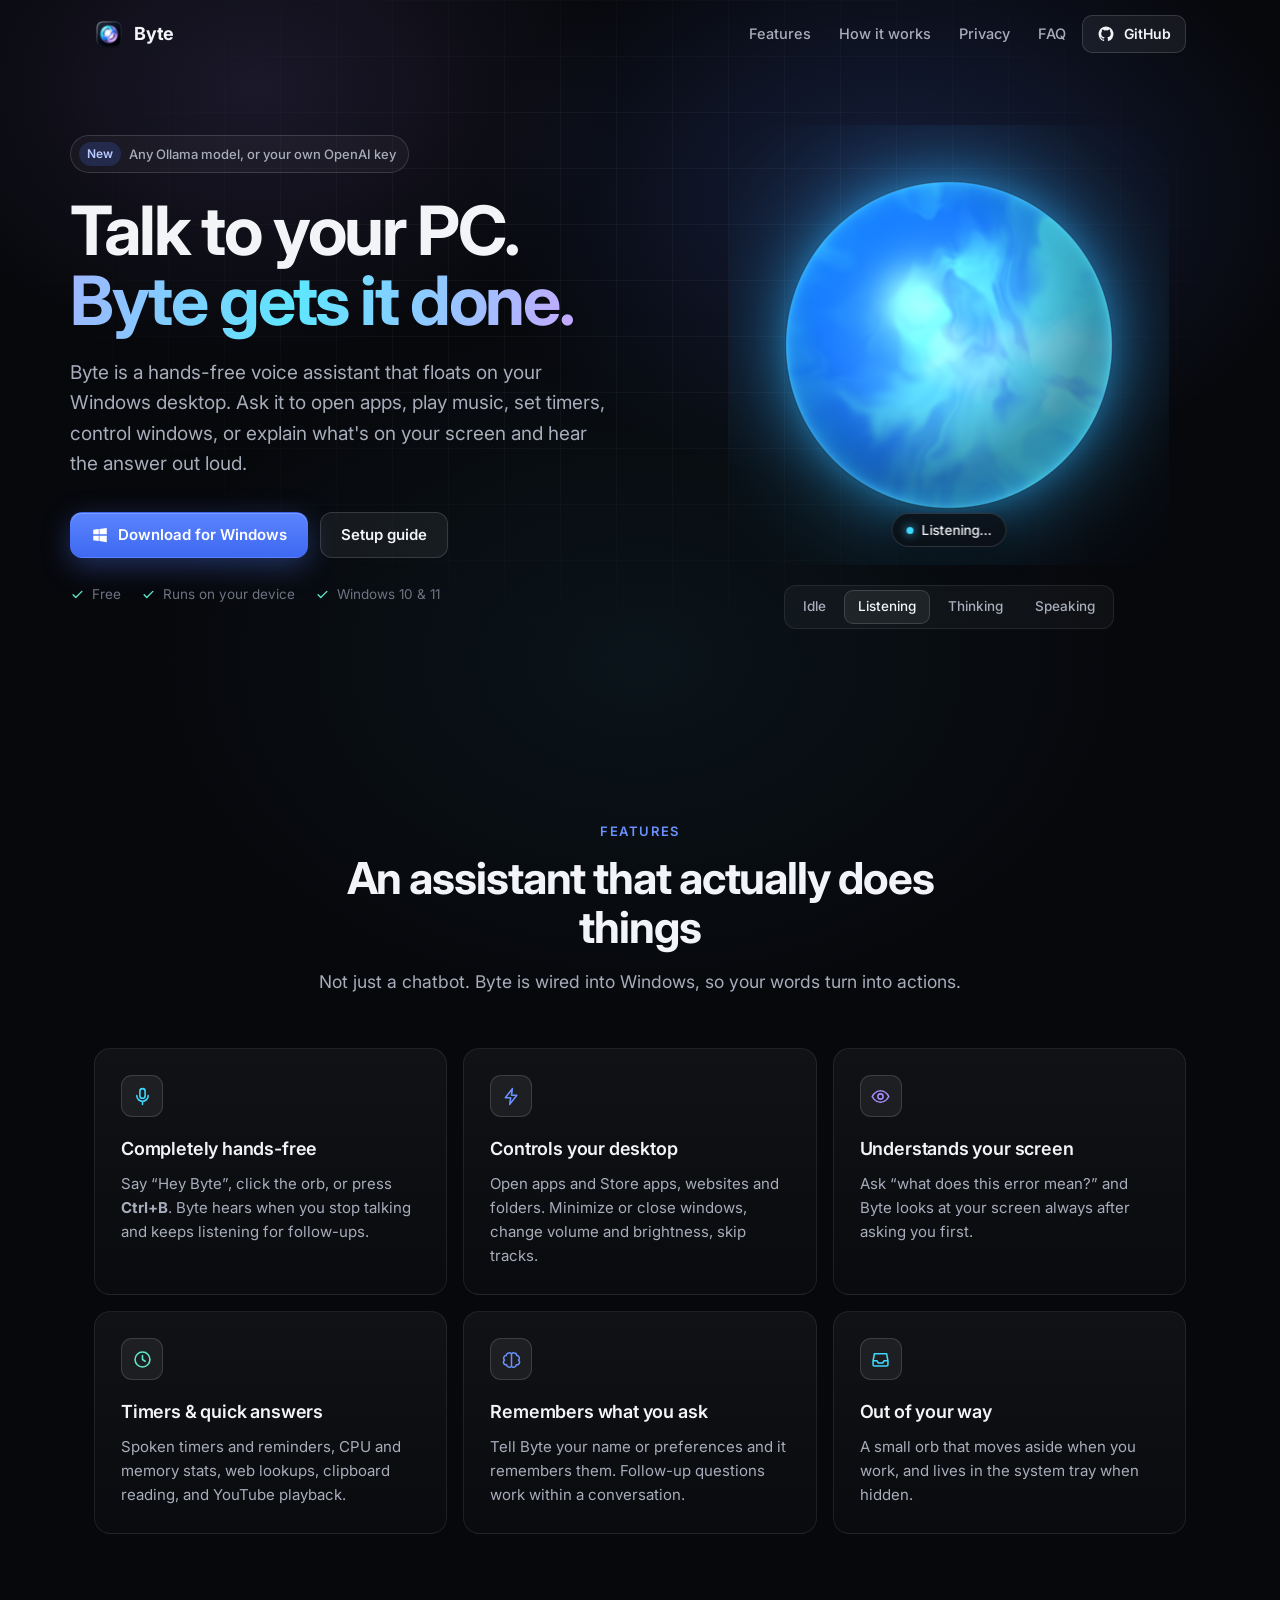
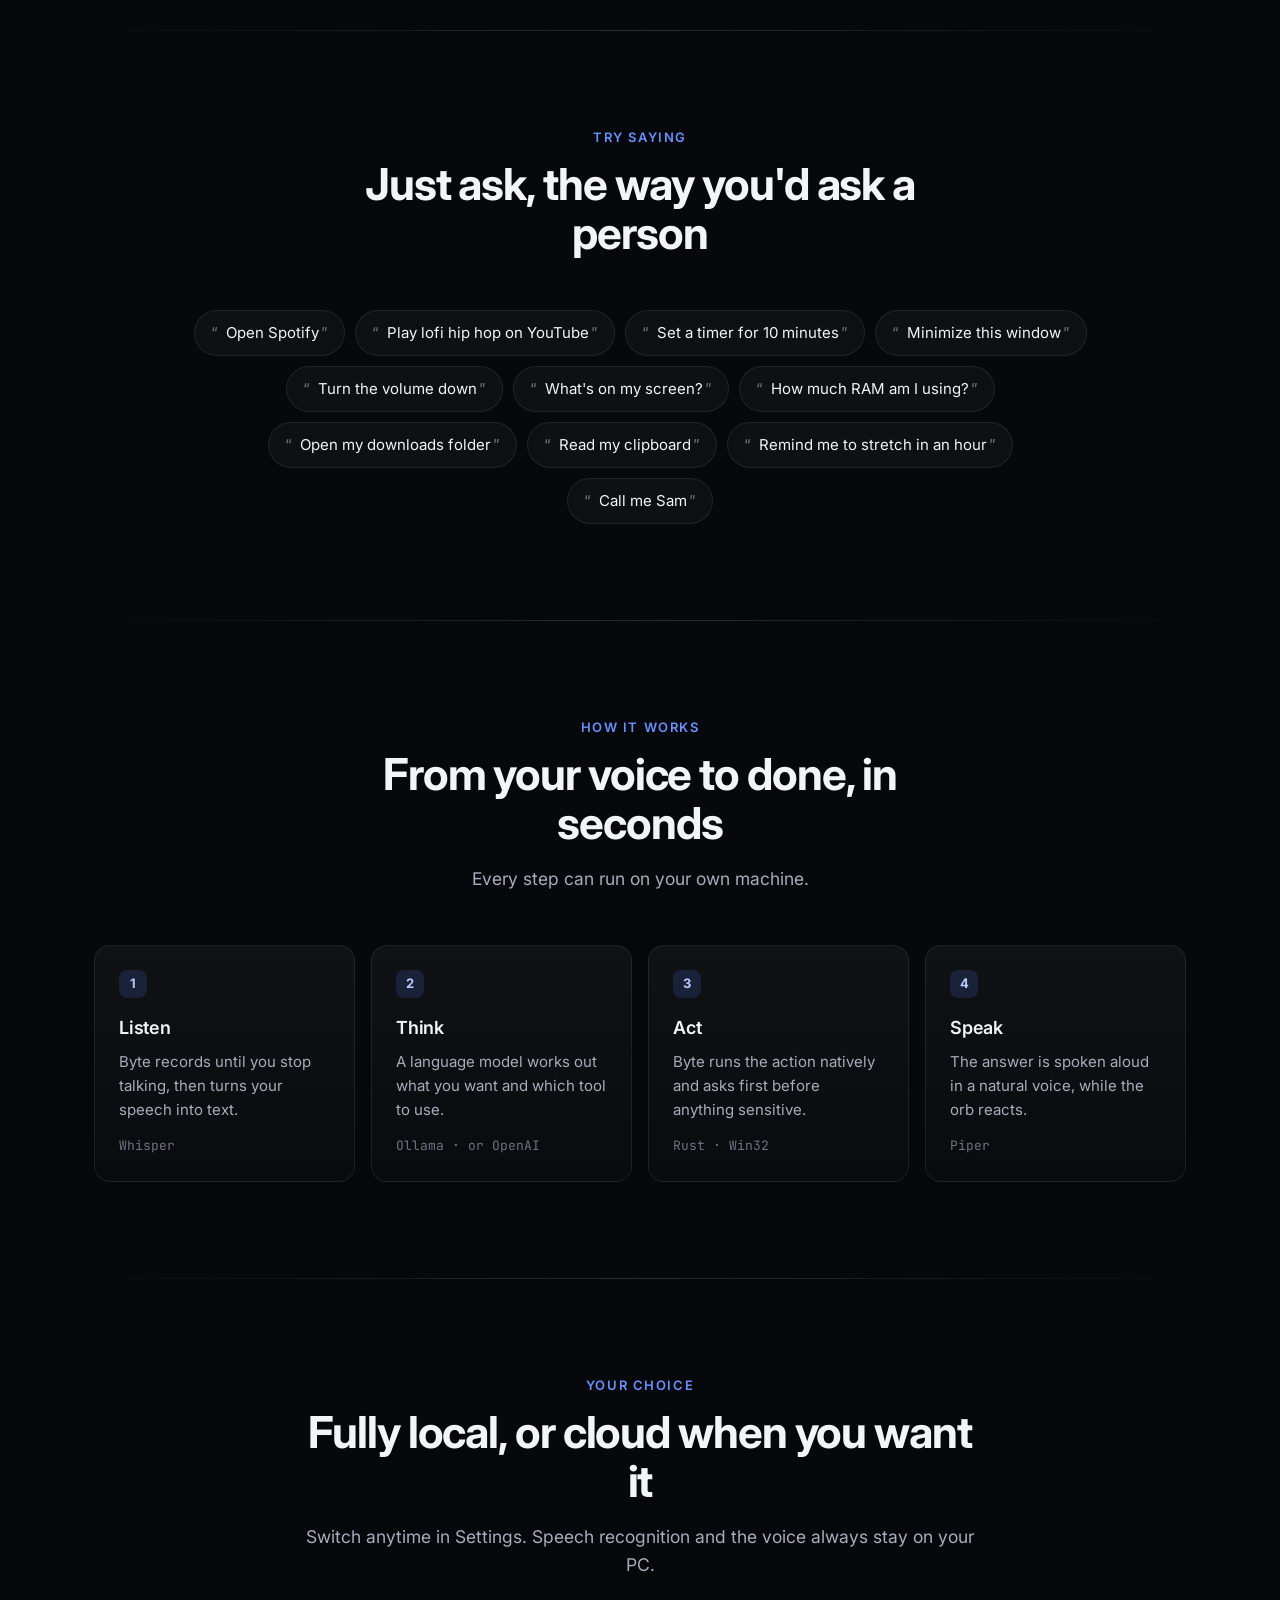
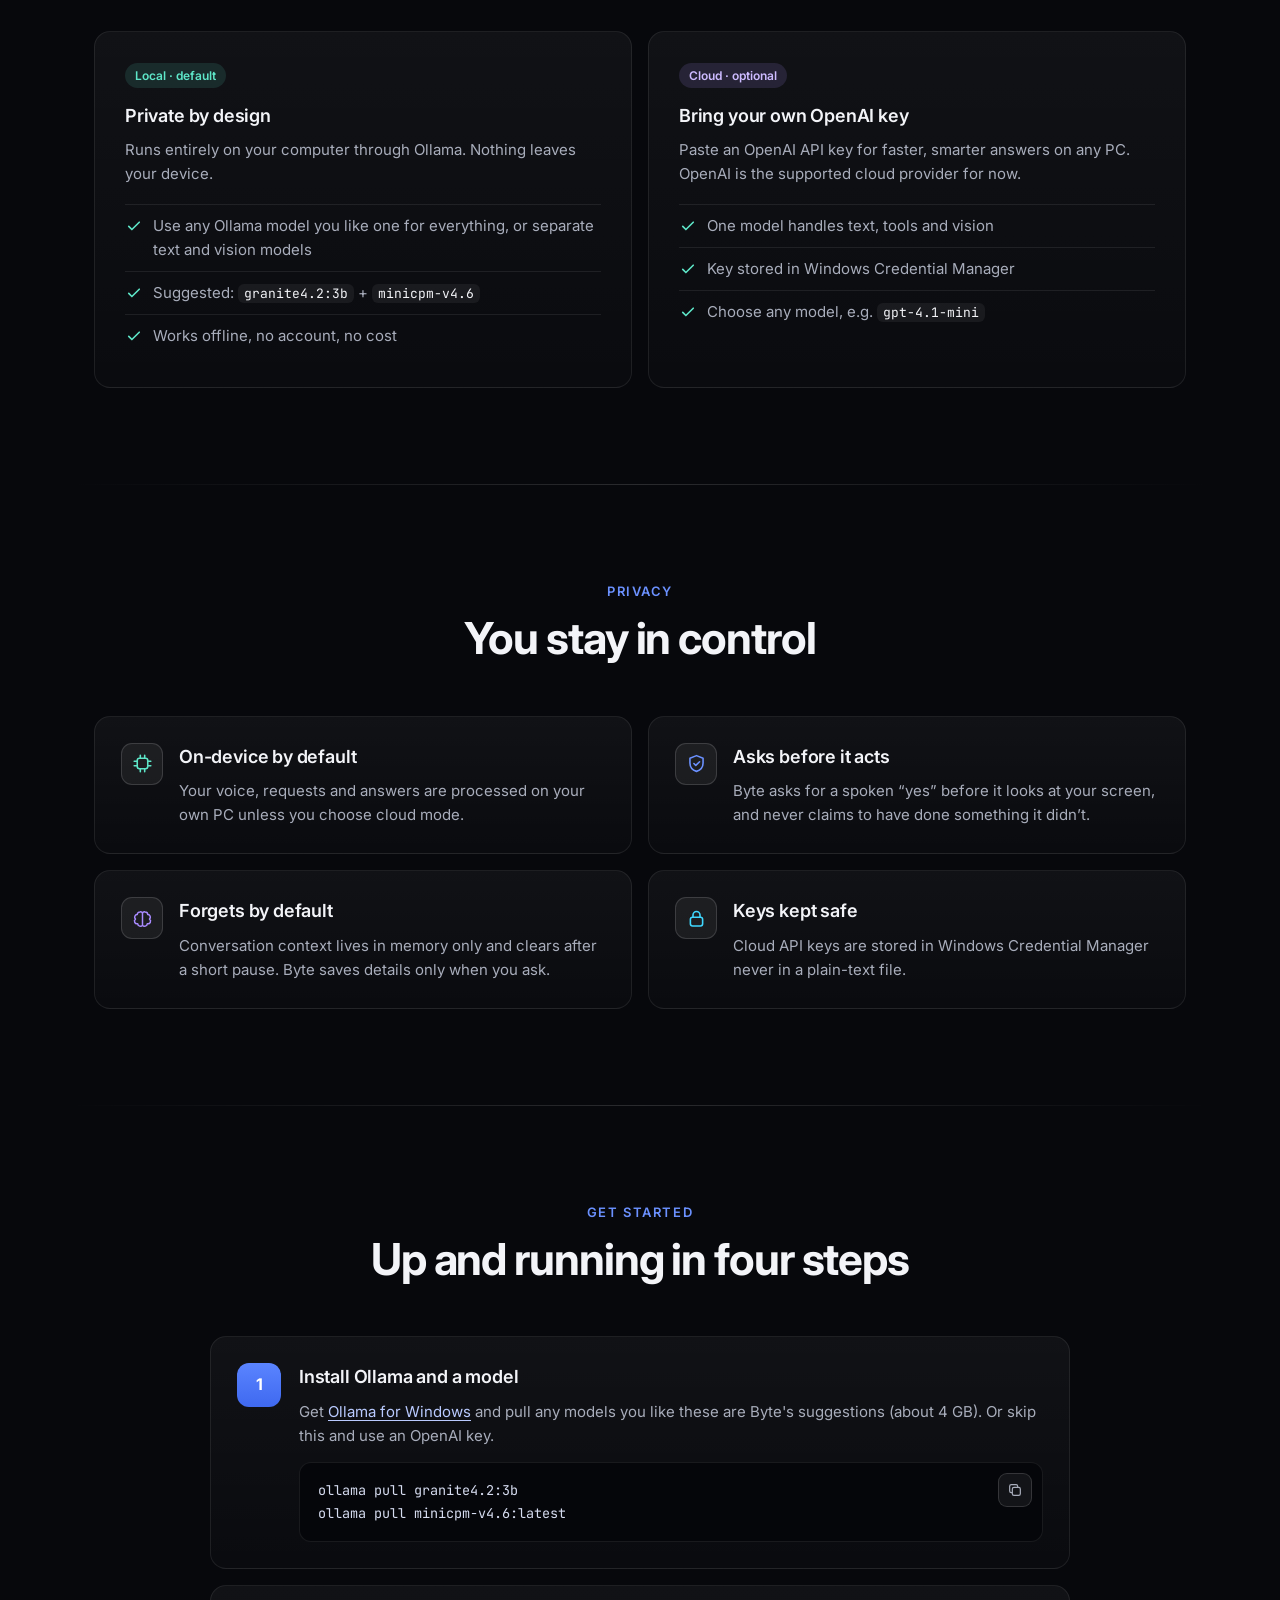
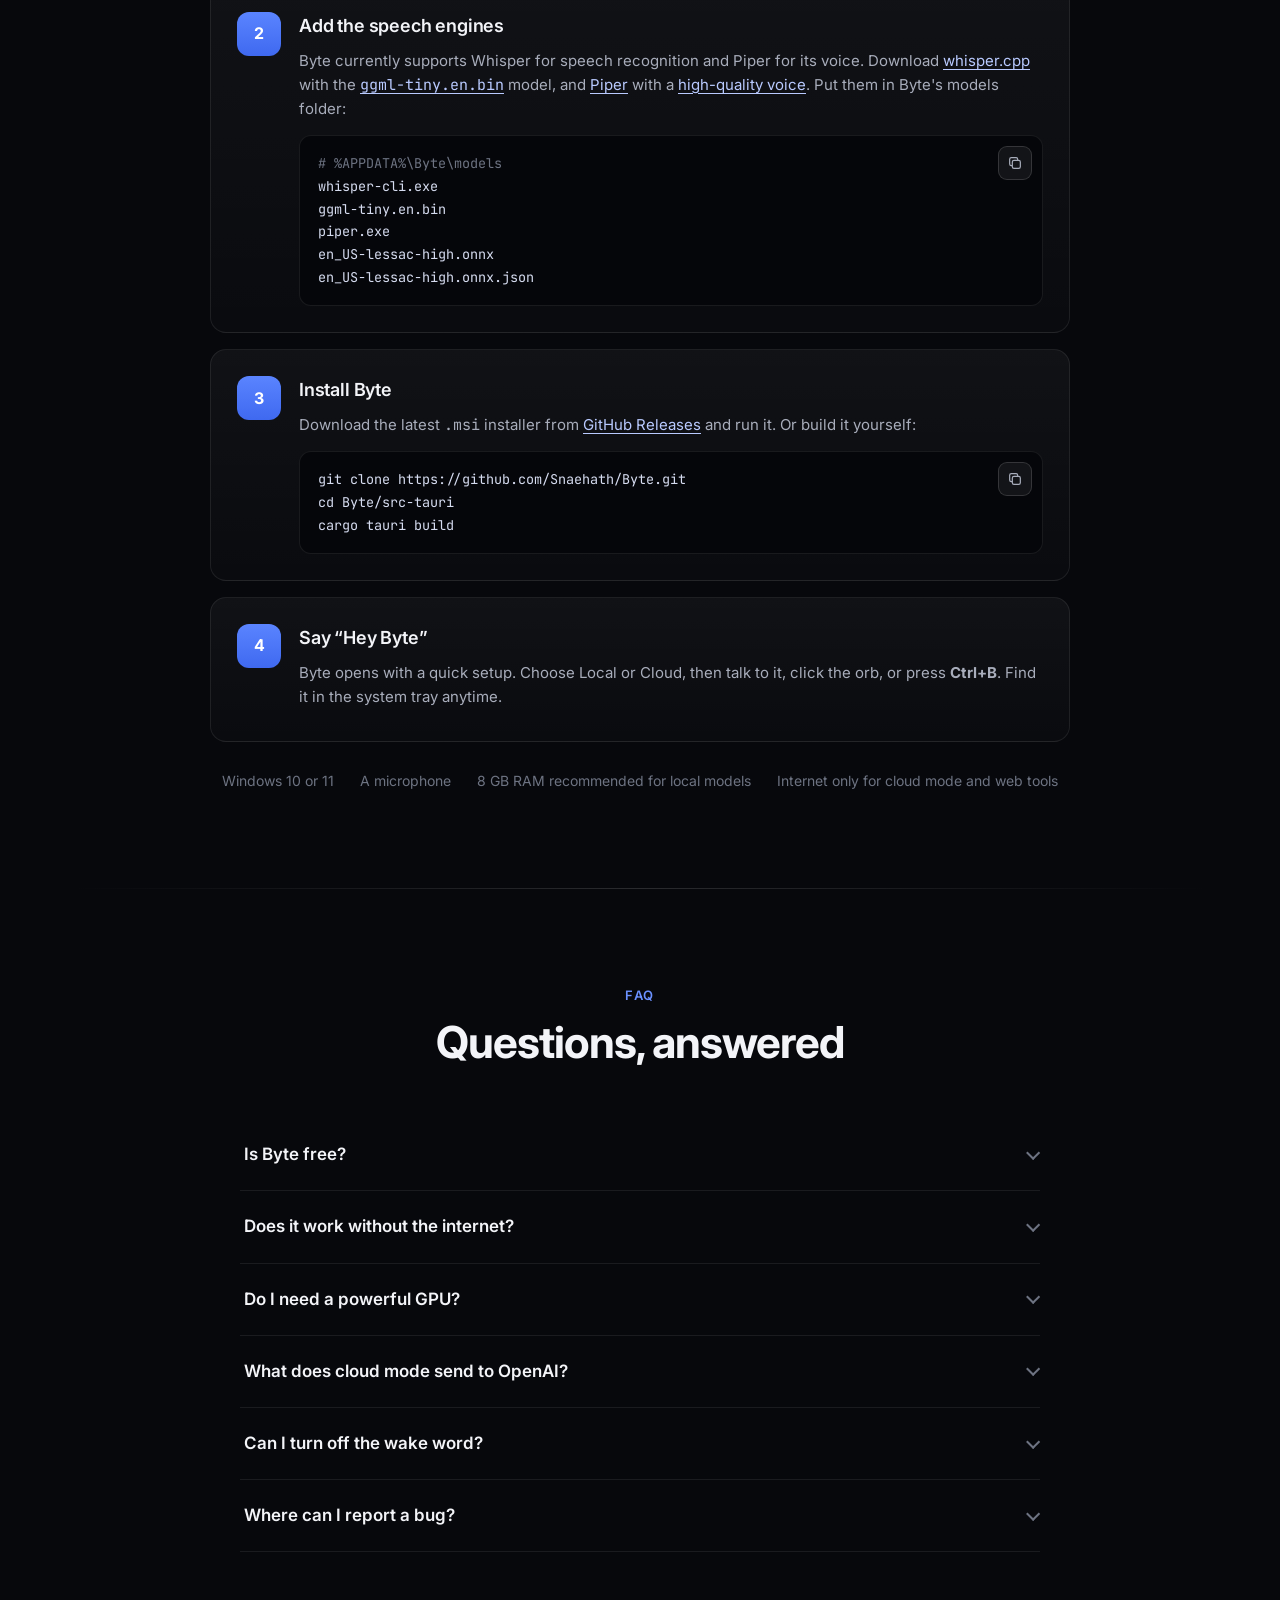
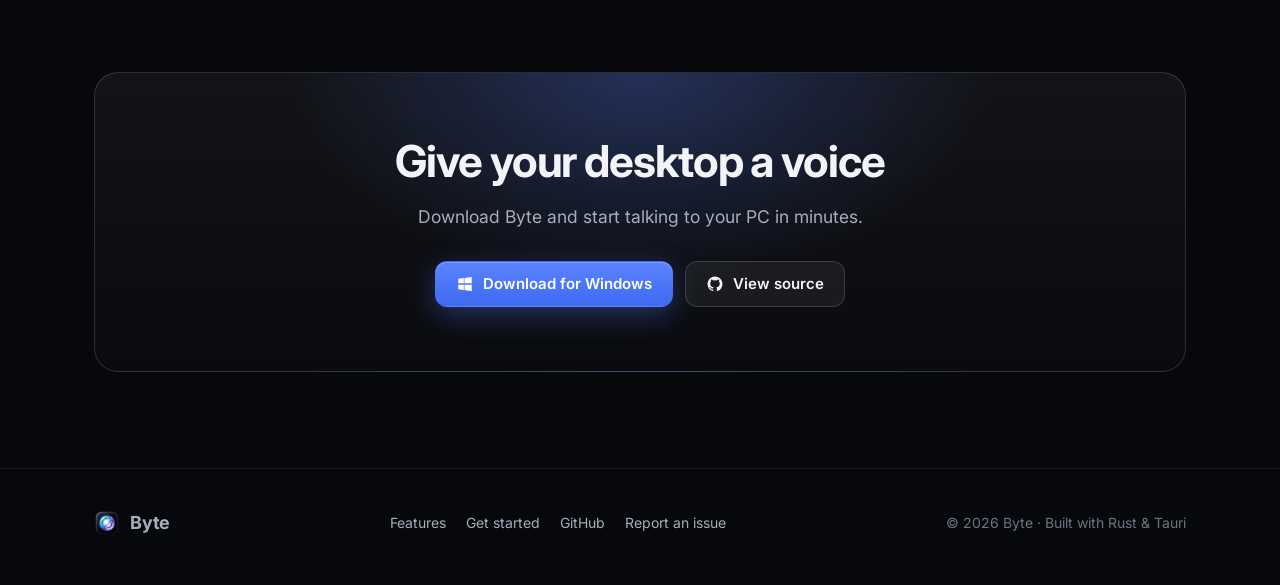
==== docs/index.html @ fae1851c "Refactor model settings and commands for improved Ollama integration - Updated ModelSettings and Mod" ====
<!doctype html>
<html lang="en">
<head>
  <meta charset="utf-8" />
  <meta name="viewport" content="width=device-width, initial-scale=1" />
  <title>Byte The voice assistant</title>
  <meta name="description" content="Byte is a hands-free voice assistant for Windows. Talk to it, and it opens apps, controls windows and media, sets timers, reads your screen, and answers questions. Runs locally with Ollama, or with your own OpenAI key." />
  <meta name="theme-color" content="#07080c" />
  <meta name="color-scheme" content="dark" />
  <link rel="canonical" href="https://snaehath.github.io/Byte/" />

  <meta property="og:type" content="website" />
  <meta property="og:site_name" content="Byte" />
  <meta property="og:title" content="Byte A voice assistant for your Windows desktop" />
  <meta property="og:description" content="Hands-free, local-first, and private by default. Talk to your PC and it gets things done." />
  <meta property="og:url" content="https://snaehath.github.io/Byte/" />
  <meta property="og:image" content="https://raw.githubusercontent.com/Snaehath/Byte/main/src-tauri/icons/icon.png" />
  <meta name="twitter:card" content="summary" />
  <meta name="twitter:title" content="Byte A voice assistant for your Windows desktop" />
  <meta name="twitter:description" content="Hands-free, local-first, and private by default. Talk to your PC and it gets things done." />
  <meta name="twitter:image" content="https://raw.githubusercontent.com/Snaehath/Byte/main/src-tauri/icons/icon.png" />

  <link rel="icon" type="image/png" href="[data-uri]" />

  <link rel="preconnect" href="https://fonts.googleapis.com" />
  <link rel="preconnect" href="https://fonts.gstatic.com" crossorigin />
  <link href="https://fonts.googleapis.com/css2?family=Inter:wght@400;500;600;700&family=JetBrains+Mono:wght@400;500&display=swap" rel="stylesheet" />

  <script type="application/ld+json">
  {
    "@context": "https://schema.org",
    "@type": "SoftwareApplication",
    "name": "Byte",
    "operatingSystem": "Windows 10, Windows 11",
    "applicationCategory": "UtilitiesApplication",
    "description": "A hands-free voice assistant for Windows that runs locally with Ollama or with your own OpenAI API key.",
    "url": "https://snaehath.github.io/Byte/",
    "downloadUrl": "https://github.com/Snaehath/Byte/releases",
    "offers": { "@type": "Offer", "price": "0", "priceCurrency": "USD" }
  }
  </script>

  <style>
    :root {
      --bg: #07080c;
      --bg-2: #0c0e14;
      --surface: rgba(255, 255, 255, 0.035);
      --surface-2: rgba(255, 255, 255, 0.06);
      --line: rgba(255, 255, 255, 0.08);
      --line-2: rgba(255, 255, 255, 0.14);
      --text: #f3f4f8;
      --text-2: #a8adbb;
      --text-3: #6d7382;
      --blue: #4f7bff;
      --blue-hi: #6b91ff;
      --cyan: #3fd8ff;
      --violet: #a98bff;
      --mint: #5ee6c8;
      --radius: 16px;
      --maxw: 1140px;
      --ease: cubic-bezier(0.16, 1, 0.3, 1);
    }

    *, *::before, *::after { box-sizing: border-box; }

    html {
      -webkit-text-size-adjust: 100%;
      scroll-behavior: smooth;
      scroll-padding-top: 84px;
    }

    body {
      margin: 0;
      background: var(--bg);
      color: var(--text);
      font-family: 'Inter', 'Segoe UI', system-ui, -apple-system, sans-serif;
      font-size: 16px;
      line-height: 1.6;
      -webkit-font-smoothing: antialiased;
      overflow-x: hidden;
    }

    img, svg, canvas { display: block; max-width: 100%; }
    a { color: inherit; }
    code, pre { font-family: 'JetBrains Mono', 'Cascadia Code', Consolas, monospace; }

    .wrap {
      width: 100%;
      max-width: var(--maxw);
      margin: 0 auto;
      padding: 0 24px;
    }

    .skip {
      position: absolute;
      left: 16px;
      top: -48px;
      z-index: 100;
      padding: 10px 16px;
      border-radius: 10px;
      background: var(--blue);
      color: #fff;
      text-decoration: none;
      font-weight: 600;
    }
    .skip:focus { top: 16px; }

    :focus-visible {
      outline: 2px solid var(--blue-hi);
      outline-offset: 3px;
      border-radius: 8px;
    }

    /* ---------- Background ---------- */

    .bg-glow {
      position: absolute;
      inset: 0 0 auto 0;
      height: 1100px;
      pointer-events: none;
      background:
        radial-gradient(600px 420px at 70% 18%, rgba(79, 123, 255, 0.20), transparent 70%),
        radial-gradient(520px 380px at 20% 8%, rgba(169, 139, 255, 0.12), transparent 70%),
        radial-gradient(700px 500px at 50% 60%, rgba(63, 216, 255, 0.06), transparent 70%);
      z-index: 0;
    }

    .grid-lines {
      position: absolute;
      inset: 0 0 auto 0;
      height: 900px;
      pointer-events: none;
      background-image:
        linear-gradient(rgba(255, 255, 255, 0.035) 1px, transparent 1px),
        linear-gradient(90deg, rgba(255, 255, 255, 0.035) 1px, transparent 1px);
      background-size: 56px 56px;
      mask-image: radial-gradient(ellipse 70% 60% at 50% 30%, #000 30%, transparent 75%);
      -webkit-mask-image: radial-gradient(ellipse 70% 60% at 50% 30%, #000 30%, transparent 75%);
      z-index: 0;
    }

    /* ---------- Nav ---------- */

    .nav {
      position: sticky;
      top: 0;
      z-index: 50;
      border-bottom: 1px solid transparent;
      transition: background 0.25s ease, border-color 0.25s ease;
    }
    .nav.scrolled {
      background: rgba(7, 8, 12, 0.78);
      border-bottom-color: var(--line);
      backdrop-filter: blur(14px);
      -webkit-backdrop-filter: blur(14px);
    }
    .nav-inner {
      display: flex;
      align-items: center;
      justify-content: space-between;
      height: 68px;
      gap: 16px;
    }
    .brand {
      display: inline-flex;
      align-items: center;
      gap: 10px;
      text-decoration: none;
      font-weight: 700;
      font-size: 18px;
      letter-spacing: -0.2px;
    }
    .logo { display: inline-block; width: 30px; height: 30px; border-radius: 8px; background: url("[data-uri]") center / cover no-repeat; }
    .logo-sm { width: 26px; height: 26px; }
    .nav-links {
      display: flex;
      align-items: center;
      gap: 4px;
      margin: 0;
      padding: 0;
      list-style: none;
    }
    .nav-links a:not(.btn) {
      display: inline-block;
      padding: 8px 12px;
      border-radius: 9px;
      color: var(--text-2);
      text-decoration: none;
      font-size: 14.5px;
      font-weight: 500;
      transition: color 0.15s ease, background 0.15s ease;
    }
    .nav-links a:not(.btn):hover { color: var(--text); background: var(--surface-2); }
    .nav-links li { display: flex; }

    /* ---------- Buttons ---------- */

    .btn {
      display: inline-flex;
      align-items: center;
      justify-content: center;
      gap: 9px;
      height: 46px;
      padding: 0 20px;
      border-radius: 12px;
      border: 1px solid var(--line-2);
      background: var(--surface-2);
      color: var(--text);
      font: inherit;
      font-size: 15px;
      font-weight: 600;
      text-decoration: none;
      white-space: nowrap;
      cursor: pointer;
      transition: transform 0.2s var(--ease), background 0.2s ease, border-color 0.2s ease, box-shadow 0.2s ease;
    }
    .btn:hover { background: rgba(255, 255, 255, 0.1); transform: translateY(-1px); }
    .btn svg { width: 18px; height: 18px; flex: none; }
    .btn-primary {
      border-color: transparent;
      background: linear-gradient(180deg, #5a84ff, #3f69f0);
      color: #fff;
      box-shadow: 0 8px 28px rgba(79, 123, 255, 0.35), inset 0 1px 0 rgba(255, 255, 255, 0.2);
    }
    .btn-primary:hover { background: linear-gradient(180deg, #6b91ff, #4a74f5); box-shadow: 0 12px 34px rgba(79, 123, 255, 0.45), inset 0 1px 0 rgba(255, 255, 255, 0.2); }
    .btn-sm { height: 38px; padding: 0 14px; font-size: 14px; border-radius: 10px; }

    /* ---------- Hero ---------- */

    header.hero-wrap { position: relative; }
    .hero {
      position: relative;
      z-index: 1;
      display: grid;
      grid-template-columns: 1.05fr 0.95fr;
      align-items: center;
      gap: 40px;
      padding: 56px 0 96px;
    }
    .eyebrow {
      display: inline-flex;
      align-items: center;
      gap: 8px;
      margin-bottom: 22px;
      padding: 6px 12px 6px 8px;
      border: 1px solid var(--line-2);
      border-radius: 999px;
      background: var(--surface);
      color: var(--text-2);
      font-size: 13px;
      font-weight: 500;
    }
    .eyebrow .pill {
      padding: 2px 8px;
      border-radius: 999px;
      background: rgba(79, 123, 255, 0.18);
      color: #b9caff;
      font-size: 12px;
      font-weight: 600;
    }
    h1 {
      margin: 0;
      font-size: clamp(40px, 6.2vw, 68px);
      line-height: 1.04;
      letter-spacing: -0.035em;
      font-weight: 700;
    }
    .grad {
      background: linear-gradient(100deg, #9fb6ff 0%, #5ee6ff 45%, #c4a9ff 100%);
      -webkit-background-clip: text;
      background-clip: text;
      color: transparent;
    }
    .lead {
      max-width: 540px;
      margin: 22px 0 32px;
      color: var(--text-2);
      font-size: clamp(17px, 1.6vw, 19px);
      line-height: 1.6;
    }
    .cta { display: flex; flex-wrap: wrap; gap: 12px; }
    .meta {
      display: flex;
      flex-wrap: wrap;
      gap: 8px 20px;
      margin-top: 26px;
      padding: 0;
      list-style: none;
      color: var(--text-3);
      font-size: 13.5px;
    }
    .meta li { display: inline-flex; align-items: center; gap: 7px; }
    .meta svg { width: 15px; height: 15px; color: var(--mint); }

    .orb-stage {
      position: relative;
      display: flex;
      flex-direction: column;
      align-items: center;
      gap: 20px;
    }
    .orb-frame {
      position: relative;
      width: min(440px, 88vw);
      aspect-ratio: 1;
    }
    #orb {
      width: 100%;
      height: 100%;
      cursor: pointer;
    }
    .orb-fallback {
      position: absolute;
      inset: 13%;
      border-radius: 50%;
      background: radial-gradient(circle at 35% 30%, #e9f3ff 0%, #62c6ff 30%, #1d3bff 75%);
      box-shadow: 0 0 80px rgba(79, 123, 255, 0.5);
      display: none;
    }
    .no-webgl .orb-fallback { display: block; }
    .no-webgl #orb { display: none; }

    .bubble {
      position: absolute;
      left: 50%;
      bottom: 4%;
      transform: translateX(-50%);
      display: inline-flex;
      align-items: center;
      gap: 8px;
      height: 34px;
      padding: 0 14px;
      border-radius: 999px;
      border: 1px solid var(--line-2);
      background: rgba(12, 14, 20, 0.82);
      backdrop-filter: blur(10px);
      -webkit-backdrop-filter: blur(10px);
      font-size: 13.5px;
      font-weight: 500;
      white-space: nowrap;
      box-shadow: 0 10px 30px rgba(0, 0, 0, 0.4);
    }
    .dot {
      width: 7px;
      height: 7px;
      border-radius: 50%;
      background: var(--mint);
      transition: background 0.3s ease, box-shadow 0.3s ease;
    }
    .bubble[data-state='listening'] .dot { background: var(--cyan); box-shadow: 0 0 10px var(--cyan); animation: pulse 1.2s ease-in-out infinite; }
    .bubble[data-state='thinking'] .dot { background: var(--violet); box-shadow: 0 0 10px var(--violet); animation: pulse 0.8s ease-in-out infinite; }
    .bubble[data-state='speaking'] .dot { background: var(--mint); box-shadow: 0 0 10px var(--mint); }
    @keyframes pulse { 50% { opacity: 0.35; } }

    .states {
      display: inline-flex;
      gap: 4px;
      padding: 4px;
      border: 1px solid var(--line);
      border-radius: 12px;
      background: var(--surface);
    }
    .states button {
      height: 34px;
      padding: 0 14px;
      border: 0;
      border-radius: 9px;
      background: transparent;
      color: var(--text-2);
      font: inherit;
      font-size: 13.5px;
      font-weight: 500;
      cursor: pointer;
      transition: background 0.15s ease, color 0.15s ease;
    }
    .states button:hover { color: var(--text); }
    .states button[aria-pressed='true'] { background: var(--surface-2); color: var(--text); box-shadow: inset 0 0 0 1px var(--line-2); }

    /* ---------- Sections ---------- */

    section { position: relative; z-index: 1; padding: 96px 0; }
    .section-head { max-width: 680px; margin: 0 auto 52px; text-align: center; }
    .kicker {
      margin: 0 0 12px;
      color: var(--blue-hi);
      font-size: 13px;
      font-weight: 600;
      letter-spacing: 0.12em;
      text-transform: uppercase;
    }
    h2 {
      margin: 0;
      font-size: clamp(30px, 4vw, 44px);
      line-height: 1.12;
      letter-spacing: -0.025em;
      font-weight: 700;
    }
    .section-head p.sub { margin: 16px 0 0; color: var(--text-2); font-size: 17.5px; }
    h3 { margin: 0 0 8px; font-size: 18px; letter-spacing: -0.01em; font-weight: 600; }

    .divider {
      height: 1px;
      max-width: var(--maxw);
      margin: 0 auto;
      background: linear-gradient(90deg, transparent, var(--line-2), transparent);
    }

    /* Features */
    .features {
      display: grid;
      grid-template-columns: repeat(3, 1fr);
      gap: 16px;
    }
    .card {
      position: relative;
      padding: 26px;
      border: 1px solid var(--line);
      border-radius: var(--radius);
      background: linear-gradient(180deg, rgba(255, 255, 255, 0.045), rgba(255, 255, 255, 0.015));
      transition: border-color 0.25s ease, transform 0.3s var(--ease);
    }
    .card:hover { border-color: var(--line-2); transform: translateY(-2px); }
    .card p { margin: 0; color: var(--text-2); font-size: 15px; }
    .icon {
      display: grid;
      place-items: center;
      width: 42px;
      height: 42px;
      margin-bottom: 18px;
      border-radius: 11px;
      border: 1px solid var(--line-2);
      background: var(--surface-2);
    }
    .icon svg { width: 21px; height: 21px; }
    .c-blue { color: var(--blue-hi); }
    .c-cyan { color: var(--cyan); }
    .c-violet { color: var(--violet); }
    .c-mint { color: var(--mint); }

    /* Say */
    .say {
      display: flex;
      flex-wrap: wrap;
      justify-content: center;
      gap: 10px;
      max-width: 900px;
      margin: 0 auto;
    }
    .chip {
      display: inline-flex;
      align-items: center;
      gap: 8px;
      padding: 10px 16px;
      border: 1px solid var(--line);
      border-radius: 999px;
      background: var(--surface);
      color: var(--text);
      font-size: 15px;
    }
    .chip::before { content: '“'; color: var(--text-3); }
    .chip::after { content: '”'; color: var(--text-3); margin-left: -6px; }

    /* Pipeline */
    .pipeline {
      display: grid;
      grid-template-columns: repeat(4, 1fr);
      gap: 16px;
      counter-reset: step;
    }
    .step { padding: 24px; }
    .step .num {
      display: inline-grid;
      place-items: center;
      width: 28px;
      height: 28px;
      margin-bottom: 16px;
      border-radius: 8px;
      background: rgba(79, 123, 255, 0.16);
      color: #b9caff;
      font-size: 13px;
      font-weight: 700;
    }
    .step .tech { display: block; margin-top: 14px; color: var(--text-3); font-size: 13px; font-family: 'JetBrains Mono', Consolas, monospace; }

    /* Modes */
    .modes { display: grid; grid-template-columns: 1fr 1fr; gap: 16px; }
    .mode { padding: 30px; }
    .mode .tag {
      display: inline-block;
      margin-bottom: 14px;
      padding: 3px 10px;
      border-radius: 999px;
      font-size: 12px;
      font-weight: 600;
    }
    .tag-local { background: rgba(94, 230, 200, 0.12); color: var(--mint); }
    .tag-cloud { background: rgba(169, 139, 255, 0.14); color: #cdbbff; }
    .mode ul { margin: 18px 0 0; padding: 0; list-style: none; }
    .mode li {
      display: flex;
      gap: 10px;
      padding: 9px 0;
      border-top: 1px solid var(--line);
      color: var(--text-2);
      font-size: 15px;
    }
    .mode li svg { width: 18px; height: 18px; flex: none; margin-top: 3px; color: var(--mint); }
    .mode code {
      padding: 1px 6px;
      border-radius: 6px;
      background: var(--surface-2);
      color: var(--text);
      font-size: 13px;
    }

    /* Privacy */
    .privacy { display: grid; grid-template-columns: repeat(2, 1fr); gap: 16px; }
    .privacy .card { display: flex; gap: 16px; }
    .privacy .icon { margin: 0; flex: none; }

    /* Get started */
    .steps { display: grid; gap: 16px; max-width: 860px; margin: 0 auto; counter-reset: gs; }
    .gs {
      display: grid;
      grid-template-columns: 44px 1fr;
      gap: 18px;
      padding: 26px;
    }
    .gs .n {
      display: grid;
      place-items: center;
      width: 44px;
      height: 44px;
      border-radius: 12px;
      background: linear-gradient(180deg, #5a84ff, #3f69f0);
      color: #fff;
      font-weight: 700;
    }
    .gs p { margin: 0 0 6px; color: var(--text-2); font-size: 15px; }
    .gs p a { color: #b9caff; text-underline-offset: 3px; }
    .code {
      position: relative;
      margin-top: 14px;
      border: 1px solid var(--line);
      border-radius: 12px;
      background: #05060a;
    }
    .code pre {
      margin: 0;
      padding: 16px 56px 16px 18px;
      overflow-x: auto;
      color: #d6dcf0;
      font-size: 13.5px;
      line-height: 1.7;
    }
    .code .c { color: var(--text-3); }
    .copy {
      position: absolute;
      top: 10px;
      right: 10px;
      display: grid;
      place-items: center;
      width: 34px;
      height: 34px;
      border: 1px solid var(--line-2);
      border-radius: 9px;
      background: var(--surface-2);
      color: var(--text-2);
      cursor: pointer;
      transition: color 0.15s ease, background 0.15s ease;
    }
    .copy:hover { color: var(--text); background: rgba(255, 255, 255, 0.1); }
    .copy svg { width: 16px; height: 16px; }
    .copy.done { color: var(--mint); }
    .req {
      display: flex;
      flex-wrap: wrap;
      justify-content: center;
      gap: 10px 26px;
      max-width: 860px;
      margin: 28px auto 0;
      padding: 0;
      list-style: none;
      color: var(--text-3);
      font-size: 14px;
    }

    /* FAQ */
    .faq { max-width: 800px; margin: 0 auto; }
    .faq details {
      border-bottom: 1px solid var(--line);
    }
    .faq summary {
      display: flex;
      align-items: center;
      justify-content: space-between;
      gap: 16px;
      padding: 22px 4px;
      list-style: none;
      cursor: pointer;
      font-size: 17px;
      font-weight: 600;
    }
    .faq summary::-webkit-details-marker { display: none; }
    .faq summary::after {
      content: '';
      width: 10px;
      height: 10px;
      flex: none;
      border-right: 2px solid var(--text-3);
      border-bottom: 2px solid var(--text-3);
      transform: rotate(45deg) translateY(-3px);
      transition: transform 0.25s var(--ease);
    }
    .faq details[open] summary::after { transform: rotate(225deg) translateY(-3px); }
    .faq details p { margin: -6px 4px 22px; color: var(--text-2); font-size: 15.5px; }

    /* Final CTA */
    .final {
      position: relative;
      overflow: hidden;
      padding: 64px 32px;
      border: 1px solid var(--line-2);
      border-radius: 24px;
      background:
        radial-gradient(500px 300px at 50% 0%, rgba(79, 123, 255, 0.28), transparent 70%),
        linear-gradient(180deg, rgba(255, 255, 255, 0.05), rgba(255, 255, 255, 0.015));
      text-align: center;
    }
    .final p { max-width: 560px; margin: 16px auto 30px; color: var(--text-2); font-size: 17.5px; }
    .final .cta { justify-content: center; }

    footer {
      position: relative;
      z-index: 1;
      padding: 40px 0 48px;
      border-top: 1px solid var(--line);
      color: var(--text-3);
      font-size: 14px;
    }
    .foot {
      display: flex;
      flex-wrap: wrap;
      align-items: center;
      justify-content: space-between;
      gap: 16px;
    }
    .foot nav { display: flex; flex-wrap: wrap; gap: 20px; }
    .foot a { color: var(--text-2); text-decoration: none; }
    .foot a:hover { color: var(--text); }

    /* Reveal on scroll */
    .reveal { opacity: 0; transform: translateY(14px); transition: opacity 0.7s var(--ease), transform 0.7s var(--ease); }
    .reveal.in { opacity: 1; transform: none; }
    .no-js .reveal { opacity: 1; transform: none; }

    /* ---------- Responsive ---------- */

    @media (max-width: 960px) {
      .hero { grid-template-columns: 1fr; gap: 24px; padding: 32px 0 72px; text-align: center; }
      .lead { margin-left: auto; margin-right: auto; }
      .cta, .meta { justify-content: center; }
      .orb-stage { order: -1; }
      .orb-frame { width: min(340px, 80vw); }
      .features { grid-template-columns: 1fr 1fr; }
      .pipeline { grid-template-columns: 1fr 1fr; }
    }
    @media (max-width: 720px) {
      .nav-links li:not(.keep) { display: none; }
      section { padding: 72px 0; }
      .features, .pipeline, .modes, .privacy { grid-template-columns: 1fr; }
      .gs { grid-template-columns: 1fr; gap: 14px; padding: 22px; }
      .final { padding: 48px 20px; }
    }
    @media (max-width: 420px) {
      .wrap { padding: 0 16px; }
      .cta .btn { width: 100%; }
      .states button { padding: 0 10px; font-size: 13px; }
    }

    @media (prefers-reduced-motion: reduce) {
      html { scroll-behavior: auto; }
      *, *::before, *::after { animation-duration: 0.01ms !important; transition-duration: 0.01ms !important; }
      .reveal { opacity: 1; transform: none; }
    }
  </style>
</head>
<body class="no-js">
  <a class="skip" href="#main">Skip to content</a>

  <svg width="0" height="0" style="position:absolute" aria-hidden="true">
    <symbol id="i-win" viewBox="0 0 24 24"><path fill="currentColor" d="M3 5.1 10.4 4v7.1H3zm0 13.8 7.4 1.1v-7H3zm8.3 1.2L21 21.5v-8.4h-9.7zm0-16.2v7.2H21V2.5z"/></symbol>
    <symbol id="i-gh" viewBox="0 0 24 24"><path fill="currentColor" d="M12 2a10 10 0 0 0-3.16 19.49c.5.09.68-.22.68-.48v-1.7c-2.78.6-3.37-1.34-3.37-1.34-.45-1.16-1.11-1.47-1.11-1.47-.91-.62.07-.6.07-.6 1 .07 1.53 1.03 1.53 1.03.89 1.53 2.34 1.09 2.91.83.09-.65.35-1.09.63-1.34-2.22-.25-4.55-1.11-4.55-4.94 0-1.09.39-1.98 1.03-2.68-.1-.25-.45-1.27.1-2.64 0 0 .84-.27 2.75 1.02a9.6 9.6 0 0 1 5 0c1.91-1.29 2.75-1.02 2.75-1.02.55 1.37.2 2.39.1 2.64.64.7 1.03 1.59 1.03 2.68 0 3.84-2.34 4.69-4.57 4.93.36.31.68.92.68 1.85v2.75c0 .27.18.58.69.48A10 10 0 0 0 12 2"/></symbol>
    <symbol id="i-check" viewBox="0 0 24 24"><path d="M5 12.5l4.2 4.2L19 7" fill="none" stroke="currentColor" stroke-width="2.2" stroke-linecap="round" stroke-linejoin="round"/></symbol>
    <symbol id="i-copy" viewBox="0 0 24 24"><rect x="8" y="8" width="12" height="12" rx="2.5" fill="none" stroke="currentColor" stroke-width="1.8"/><path d="M16 8V6.5A2.5 2.5 0 0 0 13.5 4h-7A2.5 2.5 0 0 0 4 6.5v7A2.5 2.5 0 0 0 6.5 16H8" fill="none" stroke="currentColor" stroke-width="1.8"/></symbol>
    <symbol id="i-mic" viewBox="0 0 24 24"><rect x="9" y="3" width="6" height="11" rx="3" fill="none" stroke="currentColor" stroke-width="1.8"/><path d="M5.5 11a6.5 6.5 0 0 0 13 0M12 17.5V21" fill="none" stroke="currentColor" stroke-width="1.8" stroke-linecap="round"/></symbol>
    <symbol id="i-bolt" viewBox="0 0 24 24"><path d="M13 3 5 13.5h6L10 21l8-10.5h-6z" fill="none" stroke="currentColor" stroke-width="1.8" stroke-linejoin="round"/></symbol>
    <symbol id="i-eye" viewBox="0 0 24 24"><path d="M2.5 12S6 5.5 12 5.5 21.5 12 21.5 12 18 18.5 12 18.5 2.5 12 2.5 12Z" fill="none" stroke="currentColor" stroke-width="1.8" stroke-linejoin="round"/><circle cx="12" cy="12" r="3" fill="none" stroke="currentColor" stroke-width="1.8"/></symbol>
    <symbol id="i-chip" viewBox="0 0 24 24"><rect x="6" y="6" width="12" height="12" rx="2.5" fill="none" stroke="currentColor" stroke-width="1.8"/><path d="M9.5 2.5v3M14.5 2.5v3M9.5 18.5v3M14.5 18.5v3M2.5 9.5h3M2.5 14.5h3M18.5 9.5h3M18.5 14.5h3" stroke="currentColor" stroke-width="1.8" stroke-linecap="round"/></symbol>
    <symbol id="i-cloud" viewBox="0 0 24 24"><path d="M7 18.5a4.5 4.5 0 0 1-.6-8.96A6 6 0 0 1 18 9.5a4.5 4.5 0 0 1-.5 9z" fill="none" stroke="currentColor" stroke-width="1.8" stroke-linejoin="round"/></symbol>
    <symbol id="i-tray" viewBox="0 0 24 24"><path d="M3.5 13.5h4.5l1.5 2.5h5l1.5-2.5h4.5M5 5.5h14l1.5 8v4.5a1.5 1.5 0 0 1-1.5 1.5H5A1.5 1.5 0 0 1 3.5 18v-4.5z" fill="none" stroke="currentColor" stroke-width="1.8" stroke-linejoin="round"/></symbol>
    <symbol id="i-lock" viewBox="0 0 24 24"><rect x="5" y="10.5" width="14" height="10" rx="2.5" fill="none" stroke="currentColor" stroke-width="1.8"/><path d="M8 10.5V8a4 4 0 0 1 8 0v2.5" fill="none" stroke="currentColor" stroke-width="1.8"/></symbol>
    <symbol id="i-shield" viewBox="0 0 24 24"><path d="M12 3 4.5 6v5.5c0 4.6 3.1 8.2 7.5 9.5 4.4-1.3 7.5-4.9 7.5-9.5V6z" fill="none" stroke="currentColor" stroke-width="1.8" stroke-linejoin="round"/><path d="m9 12 2.2 2.2L15.5 10" fill="none" stroke="currentColor" stroke-width="1.8" stroke-linecap="round" stroke-linejoin="round"/></symbol>
    <symbol id="i-brain" viewBox="0 0 24 24"><path d="M9 4.5a3 3 0 0 0-3 3 3 3 0 0 0-2 5.2A3 3 0 0 0 6.5 18 3 3 0 0 0 12 19.5V6a2.5 2.5 0 0 0-3-1.5ZM15 4.5a3 3 0 0 1 3 3 3 3 0 0 1 2 5.2A3 3 0 0 1 17.5 18 3 3 0 0 1 12 19.5V6a2.5 2.5 0 0 1 3-1.5Z" fill="none" stroke="currentColor" stroke-width="1.7" stroke-linejoin="round"/></symbol>
    <symbol id="i-clock" viewBox="0 0 24 24"><circle cx="12" cy="12" r="8.5" fill="none" stroke="currentColor" stroke-width="1.8"/><path d="M12 7.5V12l3 2" fill="none" stroke="currentColor" stroke-width="1.8" stroke-linecap="round"/></symbol>
  </svg>

  <div class="bg-glow" aria-hidden="true"></div>
  <div class="grid-lines" aria-hidden="true"></div>

  <nav class="nav" id="nav" aria-label="Primary">
    <div class="wrap nav-inner">
      <a class="brand" href="#top" aria-label="Byte home">
        <span class="logo" aria-hidden="true"></span>
        Byte
      </a>
      <ul class="nav-links">
        <li><a href="#features">Features</a></li>
        <li><a href="#how">How it works</a></li>
        <li><a href="#privacy">Privacy</a></li>
        <li><a href="#faq">FAQ</a></li>
        <li class="keep"><a class="btn btn-sm" href="https://github.com/Snaehath/Byte" rel="noopener"><svg><use href="#i-gh"/></svg>GitHub</a></li>
      </ul>
    </div>
  </nav>

  <header class="hero-wrap" id="top">
    <div class="wrap hero">
      <div>
        <span class="eyebrow"><span class="pill">New</span> Any Ollama model, or your own OpenAI key</span>
        <h1>Talk to your PC.<br /><span class="grad">Byte gets it done.</span></h1>
        <p class="lead">Byte is a hands-free voice assistant that floats on your Windows desktop. Ask it to open apps, play music, set timers, control windows, or explain what's on your screen and hear the answer out loud.</p>
        <div class="cta">
          <a class="btn btn-primary" href="https://github.com/Snaehath/Byte/releases" rel="noopener"><svg><use href="#i-win"/></svg>Download for Windows</a>
          <a class="btn" href="#get-started">Setup guide</a>
        </div>
        <ul class="meta">
          <li><svg><use href="#i-check"/></svg>Free</li>
          <li><svg><use href="#i-check"/></svg>Runs on your device</li>
          <li><svg><use href="#i-check"/></svg>Windows 10 &amp; 11</li>
        </ul>
      </div>

      <div class="orb-stage">
        <div class="orb-frame">
          <canvas id="orb" role="img" aria-label="Byte's animated orb. Click to change its state."></canvas>
          <div class="orb-fallback" aria-hidden="true"></div>
          <div class="bubble" data-state="idle" aria-live="polite"><span class="dot" aria-hidden="true"></span><span id="bubble-text">Say “Hey Byte”</span></div>
        </div>
        <div class="states" role="group" aria-label="Preview orb states">
          <button type="button" data-state="idle" aria-pressed="true">Idle</button>
          <button type="button" data-state="listening" aria-pressed="false">Listening</button>
          <button type="button" data-state="thinking" aria-pressed="false">Thinking</button>
          <button type="button" data-state="speaking" aria-pressed="false">Speaking</button>
        </div>
      </div>
    </div>
  </header>

  <main id="main">
    <section id="features" aria-labelledby="features-title">
      <div class="wrap">
        <div class="section-head reveal">
          <p class="kicker">Features</p>
          <h2 id="features-title">An assistant that actually does things</h2>
          <p class="sub">Not just a chatbot. Byte is wired into Windows, so your words turn into actions.</p>
        </div>
        <div class="features">
          <article class="card reveal">
            <div class="icon c-cyan"><svg><use href="#i-mic"/></svg></div>
            <h3>Completely hands-free</h3>
            <p>Say “Hey Byte”, click the orb, or press <strong>Ctrl+B</strong>. Byte hears when you stop talking and keeps listening for follow-ups.</p>
          </article>
          <article class="card reveal">
            <div class="icon c-blue"><svg><use href="#i-bolt"/></svg></div>
            <h3>Controls your desktop</h3>
            <p>Open apps and Store apps, websites and folders. Minimize or close windows, change volume and brightness, skip tracks.</p>
          </article>
          <article class="card reveal">
            <div class="icon c-violet"><svg><use href="#i-eye"/></svg></div>
            <h3>Understands your screen</h3>
            <p>Ask “what does this error mean?” and Byte looks at your screen always after asking you first.</p>
          </article>
          <article class="card reveal">
            <div class="icon c-mint"><svg><use href="#i-clock"/></svg></div>
            <h3>Timers &amp; quick answers</h3>
            <p>Spoken timers and reminders, CPU and memory stats, web lookups, clipboard reading, and YouTube playback.</p>
          </article>
          <article class="card reveal">
            <div class="icon c-blue"><svg><use href="#i-brain"/></svg></div>
            <h3>Remembers what you ask</h3>
            <p>Tell Byte your name or preferences and it remembers them. Follow-up questions work within a conversation.</p>
          </article>
          <article class="card reveal">
            <div class="icon c-cyan"><svg><use href="#i-tray"/></svg></div>
            <h3>Out of your way</h3>
            <p>A small orb that moves aside when you work, and lives in the system tray when hidden.</p>
          </article>
        </div>
      </div>
    </section>

    <div class="divider" aria-hidden="true"></div>

    <section aria-labelledby="say-title">
      <div class="wrap">
        <div class="section-head reveal">
          <p class="kicker">Try saying</p>
          <h2 id="say-title">Just ask, the way you'd ask a person</h2>
        </div>
        <div class="say reveal">
          <span class="chip">Open Spotify</span>
          <span class="chip">Play lofi hip hop on YouTube</span>
          <span class="chip">Set a timer for 10 minutes</span>
          <span class="chip">Minimize this window</span>
          <span class="chip">Turn the volume down</span>
          <span class="chip">What's on my screen?</span>
          <span class="chip">How much RAM am I using?</span>
          <span class="chip">Open my downloads folder</span>
          <span class="chip">Read my clipboard</span>
          <span class="chip">Remind me to stretch in an hour</span>
          <span class="chip">Call me Sam</span>
        </div>
      </div>
    </section>

    <div class="divider" aria-hidden="true"></div>

    <section id="how" aria-labelledby="how-title">
      <div class="wrap">
        <div class="section-head reveal">
          <p class="kicker">How it works</p>
          <h2 id="how-title">From your voice to done, in seconds</h2>
          <p class="sub">Every step can run on your own machine.</p>
        </div>
        <ol class="pipeline" style="list-style:none;margin:0;padding:0">
          <li class="card step reveal">
            <span class="num">1</span>
            <h3>Listen</h3>
            <p>Byte records until you stop talking, then turns your speech into text.</p>
            <span class="tech">Whisper</span>
          </li>
          <li class="card step reveal">
            <span class="num">2</span>
            <h3>Think</h3>
            <p>A language model works out what you want and which tool to use.</p>
            <span class="tech">Ollama · or OpenAI</span>
          </li>
          <li class="card step reveal">
            <span class="num">3</span>
            <h3>Act</h3>
            <p>Byte runs the action natively and asks first before anything sensitive.</p>
            <span class="tech">Rust · Win32</span>
          </li>
          <li class="card step reveal">
            <span class="num">4</span>
            <h3>Speak</h3>
            <p>The answer is spoken aloud in a natural voice, while the orb reacts.</p>
            <span class="tech">Piper</span>
          </li>
        </ol>
      </div>
    </section>

    <div class="divider" aria-hidden="true"></div>

    <section aria-labelledby="modes-title">
      <div class="wrap">
        <div class="section-head reveal">
          <p class="kicker">Your choice</p>
          <h2 id="modes-title">Fully local, or cloud when you want it</h2>
          <p class="sub">Switch anytime in Settings. Speech recognition and the voice always stay on your PC.</p>
        </div>
        <div class="modes">
          <article class="card mode reveal">
            <span class="tag tag-local">Local · default</span>
            <h3>Private by design</h3>
            <p>Runs entirely on your computer through Ollama. Nothing leaves your device.</p>
            <ul>
              <li><svg><use href="#i-check"/></svg><span>Use any Ollama model you like one for everything, or separate text and vision models</span></li>
              <li><svg><use href="#i-check"/></svg><span>Suggested: <code>granite4.2:3b</code> + <code>minicpm-v4.6</code></span></li>
              <li><svg><use href="#i-check"/></svg><span>Works offline, no account, no cost</span></li>
            </ul>
          </article>
          <article class="card mode reveal">
            <span class="tag tag-cloud">Cloud · optional</span>
            <h3>Bring your own OpenAI key</h3>
            <p>Paste an OpenAI API key for faster, smarter answers on any PC. OpenAI is the supported cloud provider for now.</p>
            <ul>
              <li><svg><use href="#i-check"/></svg><span>One model handles text, tools and vision</span></li>
              <li><svg><use href="#i-check"/></svg><span>Key stored in Windows Credential Manager</span></li>
              <li><svg><use href="#i-check"/></svg><span>Choose any model, e.g. <code>gpt-4.1-mini</code></span></li>
            </ul>
          </article>
        </div>
      </div>
    </section>

    <div class="divider" aria-hidden="true"></div>

    <section id="privacy" aria-labelledby="privacy-title">
      <div class="wrap">
        <div class="section-head reveal">
          <p class="kicker">Privacy</p>
          <h2 id="privacy-title">You stay in control</h2>
        </div>
        <div class="privacy">
          <article class="card reveal">
            <div class="icon c-mint"><svg><use href="#i-chip"/></svg></div>
            <div><h3>On-device by default</h3><p>Your voice, requests and answers are processed on your own PC unless you choose cloud mode.</p></div>
          </article>
          <article class="card reveal">
            <div class="icon c-blue"><svg><use href="#i-shield"/></svg></div>
            <div><h3>Asks before it acts</h3><p>Byte asks for a spoken “yes” before it looks at your screen, and never claims to have done something it didn’t.</p></div>
          </article>
          <article class="card reveal">
            <div class="icon c-violet"><svg><use href="#i-brain"/></svg></div>
            <div><h3>Forgets by default</h3><p>Conversation context lives in memory only and clears after a short pause. Byte saves details only when you ask.</p></div>
          </article>
          <article class="card reveal">
            <div class="icon c-cyan"><svg><use href="#i-lock"/></svg></div>
            <div><h3>Keys kept safe</h3><p>Cloud API keys are stored in Windows Credential Manager never in a plain-text file.</p></div>
          </article>
        </div>
      </div>
    </section>

    <div class="divider" aria-hidden="true"></div>

    <section id="get-started" aria-labelledby="gs-title">
      <div class="wrap">
        <div class="section-head reveal">
          <p class="kicker">Get started</p>
          <h2 id="gs-title">Up and running in four steps</h2>
        </div>
        <div class="steps">
          <article class="card gs reveal">
            <span class="n">1</span>
            <div>
              <h3>Install Ollama and a model</h3>
              <p>Get <a href="https://ollama.com/download" rel="noopener">Ollama for Windows</a> and pull any models you like these are Byte's suggestions (about 4 GB). Or skip this and use an OpenAI key.</p>
              <div class="code"><pre><code>ollama pull granite4.2:3b
ollama pull minicpm-v4.6:latest</code></pre><button class="copy" type="button" aria-label="Copy commands"><svg><use href="#i-copy"/></svg></button></div>
            </div>
          </article>
          <article class="card gs reveal">
            <span class="n">2</span>
            <div>
              <h3>Add the speech engines</h3>
              <p>Byte currently supports Whisper for speech recognition and Piper for its voice. Download <a href="https://github.com/ggml-org/whisper.cpp/releases" rel="noopener">whisper.cpp</a> with the <a href="https://huggingface.co/ggerganov/whisper.cpp/tree/main" rel="noopener"><code>ggml-tiny.en.bin</code></a> model, and <a href="https://github.com/rhasspy/piper/releases" rel="noopener">Piper</a> with a <a href="https://huggingface.co/rhasspy/piper-voices/tree/main/en/en_US/lessac/high" rel="noopener">high-quality voice</a>. Put them in Byte's models folder:</p>
              <div class="code"><pre><code><span class="c"># %APPDATA%\Byte\models</span>
whisper-cli.exe
ggml-tiny.en.bin
piper.exe
en_US-lessac-high.onnx
en_US-lessac-high.onnx.json</code></pre><button class="copy" type="button" aria-label="Copy file list"><svg><use href="#i-copy"/></svg></button></div>
            </div>
          </article>
          <article class="card gs reveal">
            <span class="n">3</span>
            <div>
              <h3>Install Byte</h3>
              <p>Download the latest <code>.msi</code> installer from <a href="https://github.com/Snaehath/Byte/releases" rel="noopener">GitHub Releases</a> and run it. Or build it yourself:</p>
              <div class="code"><pre><code>git clone https://github.com/Snaehath/Byte.git
cd Byte/src-tauri
cargo tauri build</code></pre><button class="copy" type="button" aria-label="Copy build commands"><svg><use href="#i-copy"/></svg></button></div>
            </div>
          </article>
          <article class="card gs reveal">
            <span class="n">4</span>
            <div>
              <h3>Say “Hey Byte”</h3>
              <p>Byte opens with a quick setup. Choose Local or Cloud, then talk to it, click the orb, or press <strong>Ctrl+B</strong>. Find it in the system tray anytime.</p>
            </div>
          </article>
        </div>
        <ul class="req reveal" aria-label="Requirements">
          <li>Windows 10 or 11</li>
          <li>A microphone</li>
          <li>8 GB RAM recommended for local models</li>
          <li>Internet only for cloud mode and web tools</li>
        </ul>
      </div>
    </section>

    <div class="divider" aria-hidden="true"></div>

    <section id="faq" aria-labelledby="faq-title">
      <div class="wrap">
        <div class="section-head reveal">
          <p class="kicker">FAQ</p>
          <h2 id="faq-title">Questions, answered</h2>
        </div>
        <div class="faq reveal">
          <details>
            <summary>Is Byte free?</summary>
            <p>Yes. Byte itself is free, and local mode costs nothing to run. If you choose cloud mode, OpenAI bills your own account for the requests you make.</p>
          </details>
          <details>
            <summary>Does it work without the internet?</summary>
            <p>Yes. In local mode, speech recognition, the language models and the voice all run on your PC. Only web search, YouTube and cloud mode need a connection.</p>
          </details>
          <details>
            <summary>Do I need a powerful GPU?</summary>
            <p>No. The local models are small and run on most modern laptops, and a GPU just makes them faster. On machines with little video memory, cloud mode is the quickest option.</p>
          </details>
          <details>
            <summary>What does cloud mode send to OpenAI?</summary>
            <p>The text of your request, and a screenshot only when you ask Byte to look at your screen and confirm. Your voice recording never leaves your PC it's transcribed locally first.</p>
          </details>
          <details>
            <summary>Can I turn off the wake word?</summary>
            <p>Yes. Toggle it in Settings or from the tray menu. You can still talk to Byte by clicking the orb or pressing Ctrl+B.</p>
          </details>
          <details>
            <summary>Where can I report a bug?</summary>
            <p>Open an issue on <a href="https://github.com/Snaehath/Byte/issues" rel="noopener" style="color:#b9caff">GitHub</a>. Byte keeps a log you can attach open it from the tray menu under “Open log folder”.</p>
          </details>
        </div>
      </div>
    </section>

    <section aria-labelledby="final-title" style="padding-top:24px">
      <div class="wrap">
        <div class="final reveal">
          <h2 id="final-title">Give your desktop a voice</h2>
          <p>Download Byte and start talking to your PC in minutes.</p>
          <div class="cta">
            <a class="btn btn-primary" href="https://github.com/Snaehath/Byte/releases" rel="noopener"><svg><use href="#i-win"/></svg>Download for Windows</a>
            <a class="btn" href="https://github.com/Snaehath/Byte" rel="noopener"><svg><use href="#i-gh"/></svg>View source</a>
          </div>
        </div>
      </div>
    </section>
  </main>

  <footer>
    <div class="wrap foot">
      <a class="brand" href="#top" aria-label="Byte, back to top">
        <span class="logo logo-sm" aria-hidden="true"></span>
        Byte
      </a>
      <nav aria-label="Footer">
        <a href="#features">Features</a>
        <a href="#get-started">Get started</a>
        <a href="https://github.com/Snaehath/Byte" rel="noopener">GitHub</a>
        <a href="https://github.com/Snaehath/Byte/issues" rel="noopener">Report an issue</a>
      </nav>
      <span>© <span id="year">2026</span> Byte · Built with Rust &amp; Tauri</span>
    </div>
  </footer>

  <script>
    (function () {
      'use strict';
      document.body.classList.remove('no-js');
      document.getElementById('year').textContent = String(new Date().getFullYear());

      var reduceMotion = window.matchMedia && window.matchMedia('(prefers-reduced-motion: reduce)').matches;

      /* ---------- Sticky nav ---------- */
      var nav = document.getElementById('nav');
      var onScroll = function () { nav.classList.toggle('scrolled', window.scrollY > 8); };
      window.addEventListener('scroll', onScroll, { passive: true });
      onScroll();

      /* ---------- Reveal on scroll ---------- */
      var reveals = document.querySelectorAll('.reveal');
      if ('IntersectionObserver' in window && !reduceMotion) {
        var io = new IntersectionObserver(function (entries) {
          entries.forEach(function (e) {
            if (e.isIntersecting) { e.target.classList.add('in'); io.unobserve(e.target); }
          });
        }, { rootMargin: '0px 0px -8% 0px', threshold: 0.08 });
        reveals.forEach(function (el) { io.observe(el); });
      } else {
        reveals.forEach(function (el) { el.classList.add('in'); });
      }

      /* ---------- Copy buttons ---------- */
      document.querySelectorAll('.copy').forEach(function (btn) {
        btn.addEventListener('click', function () {
          var code = btn.parentElement.querySelector('code');
          var text = Array.prototype.filter.call(code.childNodes, function (n) {
            return !(n.nodeType === 1 && n.classList.contains('c'));
          }).map(function (n) { return n.textContent; }).join('').trim();
          var done = function () {
            btn.classList.add('done');
            btn.setAttribute('aria-label', 'Copied');
            setTimeout(function () { btn.classList.remove('done'); btn.setAttribute('aria-label', 'Copy'); }, 1600);
          };
          if (navigator.clipboard && window.isSecureContext) {
            navigator.clipboard.writeText(text).then(done, function () {});
          } else {
            var ta = document.createElement('textarea');
            ta.value = text; ta.setAttribute('readonly', ''); ta.style.position = 'fixed'; ta.style.opacity = '0';
            document.body.appendChild(ta); ta.select();
            try { document.execCommand('copy'); done(); } catch (e) {}
            document.body.removeChild(ta);
          }
        });
      });

      /* ---------- Orb (same shader as the app) ---------- */
      var STATES = {
        idle:      { colors: ['#1d3bff', '#62c6ff', '#e9f3ff'], speed: 0.14, swirl: 0.15, glow: 0.35, scale: 1.00, label: 'Say “Hey Byte”' },
        listening: { colors: ['#0a7cff', '#3fe0ff', '#f1fdff'], speed: 0.26, swirl: 0.35, glow: 0.55, scale: 1.03, label: 'Listening…' },
        thinking:  { colors: ['#5b21f6', '#b28dff', '#ffd6fb'], speed: 0.42, swirl: 0.85, glow: 0.50, scale: 0.97, label: 'Thinking…' },
        speaking:  { colors: ['#1f4dff', '#3ad2ff', '#b8ffe6'], speed: 0.32, swirl: 0.45, glow: 0.60, scale: 1.02, label: 'Opening Spotify.' }
      };
      var ORDER = ['idle', 'listening', 'thinking', 'speaking'];

      var VERT = 'attribute vec2 aPos; void main(){ gl_Position = vec4(aPos, 0.0, 1.0); }';
      var FRAG = [
        'precision highp float;',
        'uniform vec2 uRes; uniform float uPhase, uSwirl, uLevel, uGlow, uScale; uniform vec3 uC1, uC2, uC3;',
        'float h(vec2 p){ return fract(sin(dot(p, vec2(127.1, 311.7))) * 43758.5453); }',
        'float noise(vec2 p){ vec2 i = floor(p), f = fract(p); vec2 u = f*f*(3.0-2.0*f);',
        '  return mix(mix(h(i), h(i+vec2(1,0)), u.x), mix(h(i+vec2(0,1)), h(i+vec2(1,1)), u.x), u.y); }',
        'float fbm(vec2 p){ float v = 0.0, a = 0.5; mat2 r = mat2(0.8,-0.6,0.6,0.8);',
        '  for(int i=0;i<4;i++){ v += a*noise(p); p = r*p*2.02 + 7.3; a *= 0.5; } return v; }',
        'void main(){',
        '  float px = 2.0 / min(uRes.x, uRes.y);',
        '  vec2 p = (gl_FragCoord.xy - 0.5*uRes) * px;',
        '  float R = 0.70 * uScale * (1.0 + 0.012*sin(uPhase*3.2) + uLevel*0.075);',
        '  float r = length(p);',
        '  float halo = exp(-max(r-R, 0.0)*7.0) * smoothstep(R-0.02, R+0.01, r);',
        '  vec3 haloCol = mix(uC1, uC2, 0.6) * halo * (uGlow + uLevel*0.6) * 0.6;',
        '  float haloA = halo * (uGlow + uLevel*0.6) * 0.5;',
        '  float inside = 1.0 - smoothstep(R - px*1.2, R + px*0.6, r);',
        '  if (inside <= 0.0) { gl_FragColor = vec4(haloCol, haloA); return; }',
        '  vec2 q = p / R; float z = sqrt(max(0.0, 1.0 - dot(q,q)));',
        '  vec2 uv = q * (1.0 - 0.28*(1.0 - z)); float t = uPhase;',
        '  uv += q * sin(length(q)*9.0 - t*14.0) * uLevel * 0.035;',
        '  vec2 w1 = vec2(fbm(uv*1.2 + vec2(0.0, t*0.30)), fbm(uv*1.2 + vec2(5.2, -t*0.24)));',
        '  vec2 w2 = vec2(fbm(uv*1.7 + w1*1.6 + vec2(t*0.18, 1.7)), fbm(uv*1.7 + w1*1.6 + vec2(8.3, -t*0.14)));',
        '  float churn = 1.2 + uSwirl*2.2 + uLevel*1.6;',
        '  float n1 = fbm(uv*1.05 + w2*churn);',
        '  float n2 = fbm(uv*0.85 - w1*(1.0+uSwirl) + vec2(-t*0.06, 3.0 + t*0.05));',
        '  vec3 col = mix(uC1, uC2, smoothstep(0.28, 0.72, n1));',
        '  col = mix(col, uC3, smoothstep(0.52, 0.86, n2) * 0.85);',
        '  vec3 N = normalize(vec3(q, z)); vec3 L = normalize(vec3(-0.45, 0.55, 0.75));',
        '  col *= 0.62 + 0.38*max(dot(N, L), 0.0);',
        '  col += uC3 * pow(z, 3.0) * (0.10 + uLevel*0.35);',
        '  col = mix(col, uC2*1.15 + 0.1, pow(1.0 - z, 3.0) * 0.55);',
        '  col += vec3(1.0) * pow(max(dot(N, normalize(L + vec3(0,0,1))), 0.0), 38.0) * 0.35;',
        '  col = clamp(col, 0.0, 1.0);',
        '  gl_FragColor = vec4(col*inside + haloCol*(1.0-inside), inside + haloA*(1.0-inside));',
        '}'
      ].join('\n');

      function rgb(hex) {
        var n = parseInt(hex.slice(1), 16);
        return [((n >> 16) & 255) / 255, ((n >> 8) & 255) / 255, (n & 255) / 255];
      }

      var canvas = document.getElementById('orb');
      var bubble = document.querySelector('.bubble');
      var bubbleText = document.getElementById('bubble-text');
      var stateButtons = document.querySelectorAll('.states button');
      var state = 'idle';
      var userPicked = false;

      function setState(next) {
        state = next;
        bubble.dataset.state = next;
        bubbleText.textContent = STATES[next].label;
        stateButtons.forEach(function (b) { b.setAttribute('aria-pressed', String(b.dataset.state === next)); });
      }
      stateButtons.forEach(function (b) {
        b.addEventListener('click', function () { userPicked = true; setState(b.dataset.state); });
      });
      canvas.addEventListener('click', function () {
        userPicked = true;
        setState(ORDER[(ORDER.indexOf(state) + 1) % ORDER.length]);
      });

      // Gently demo the states until the visitor picks one.
      if (!reduceMotion) {
        var demo = [['listening', 2600], ['thinking', 1800], ['speaking', 2800], ['idle', 3200]];
        var di = 0;
        var tick = function () {
          if (userPicked) return;
          var step = demo[di];
          setState(step[0]);
          di = (di + 1) % demo.length;
          setTimeout(tick, step[1]);
        };
        setTimeout(tick, 2400);
      }

      var gl = null;
      try { gl = canvas.getContext('webgl', { premultipliedAlpha: true, alpha: true, antialias: true }); } catch (e) {}
      function compile(type, src) {
        var s = gl.createShader(type); gl.shaderSource(s, src); gl.compileShader(s);
        return gl.getShaderParameter(s, gl.COMPILE_STATUS) ? s : null;
      }
      var prog = null, U = {};
      if (gl) {
        var vs = compile(gl.VERTEX_SHADER, VERT), fs = compile(gl.FRAGMENT_SHADER, FRAG);
        if (vs && fs) {
          prog = gl.createProgram();
          gl.attachShader(prog, vs); gl.attachShader(prog, fs); gl.linkProgram(prog);
          if (!gl.getProgramParameter(prog, gl.LINK_STATUS)) prog = null;
        }
      }
      if (!prog) {
        document.documentElement.classList.add('no-webgl');
        return;
      }
      gl.useProgram(prog);
      var buf = gl.createBuffer();
      gl.bindBuffer(gl.ARRAY_BUFFER, buf);
      gl.bufferData(gl.ARRAY_BUFFER, new Float32Array([-1, -1, 1, -1, -1, 1, 1, 1]), gl.STATIC_DRAW);
      var loc = gl.getAttribLocation(prog, 'aPos');
      gl.enableVertexAttribArray(loc);
      gl.vertexAttribPointer(loc, 2, gl.FLOAT, false, 0, 0);
      ['uRes', 'uPhase', 'uSwirl', 'uLevel', 'uGlow', 'uScale', 'uC1', 'uC2', 'uC3'].forEach(function (n) { U[n] = gl.getUniformLocation(prog, n); });
      gl.clearColor(0, 0, 0, 0);

      function resize() {
        var dpr = Math.min(window.devicePixelRatio || 1, 2);
        var w = Math.round(canvas.clientWidth * dpr), h = Math.round(canvas.clientHeight * dpr);
        if (canvas.width !== w || canvas.height !== h) { canvas.width = w; canvas.height = h; }
        gl.viewport(0, 0, w, h);
      }
      window.addEventListener('resize', resize);
      resize();

      var cur = { c: STATES.idle.colors.map(rgb), speed: 0.14, swirl: 0.15, glow: 0.35, scale: 1 };
      var phase = Math.random() * 50, level = 0, last = performance.now(), visible = true, running = false;

      // Only animate while the hero is on screen and the tab is visible.
      if ('IntersectionObserver' in window) {
        new IntersectionObserver(function (e) { visible = e[0].isIntersecting; if (visible) start(); }).observe(canvas);
      }
      document.addEventListener('visibilitychange', function () { if (!document.hidden) start(); });

      function start() { if (!running) { running = true; last = performance.now(); requestAnimationFrame(frame); } }

      function frame(now) {
        if (!visible || document.hidden) { running = false; return; }
        var dt = Math.min(0.05, (now - last) / 1000); last = now;
        var tgt = STATES[state], k = 1 - Math.exp(-dt * 3.5);
        for (var i = 0; i < 3; i++) {
          var tc = rgb(tgt.colors[i]);
          for (var j = 0; j < 3; j++) cur.c[i][j] += (tc[j] - cur.c[i][j]) * k;
        }
        cur.speed += (tgt.speed - cur.speed) * k;
        cur.swirl += (tgt.swirl - cur.swirl) * k;
        cur.glow += (tgt.glow - cur.glow) * k;
        cur.scale += (tgt.scale - cur.scale) * k;

        // Simulated voice level for listening / speaking.
        var t = now / 1000, target = 0;
        if (state === 'speaking') target = 0.35 + 0.3 * Math.abs(Math.sin(t * 7.3) * Math.sin(t * 2.1));
        else if (state === 'listening') target = 0.15 + 0.22 * Math.abs(Math.sin(t * 5.1 + Math.sin(t * 1.7)));
        level += (target - level) * (1 - Math.exp(-dt * (target > level ? 14 : 6)));

        phase += dt * (cur.speed + level * 0.6) * (reduceMotion ? 0.25 : 1);

        gl.clear(gl.COLOR_BUFFER_BIT);
        gl.uniform2f(U.uRes, canvas.width, canvas.height);
        gl.uniform1f(U.uPhase, phase);
        gl.uniform1f(U.uSwirl, cur.swirl);
        gl.uniform1f(U.uLevel, level);
        gl.uniform1f(U.uGlow, cur.glow);
        gl.uniform1f(U.uScale, cur.scale);
        gl.uniform3fv(U.uC1, cur.c[0]);
        gl.uniform3fv(U.uC2, cur.c[1]);
        gl.uniform3fv(U.uC3, cur.c[2]);
        gl.drawArrays(gl.TRIANGLE_STRIP, 0, 4);
        requestAnimationFrame(frame);
      }
      start();
    })();
  </script>
</body>
</html>
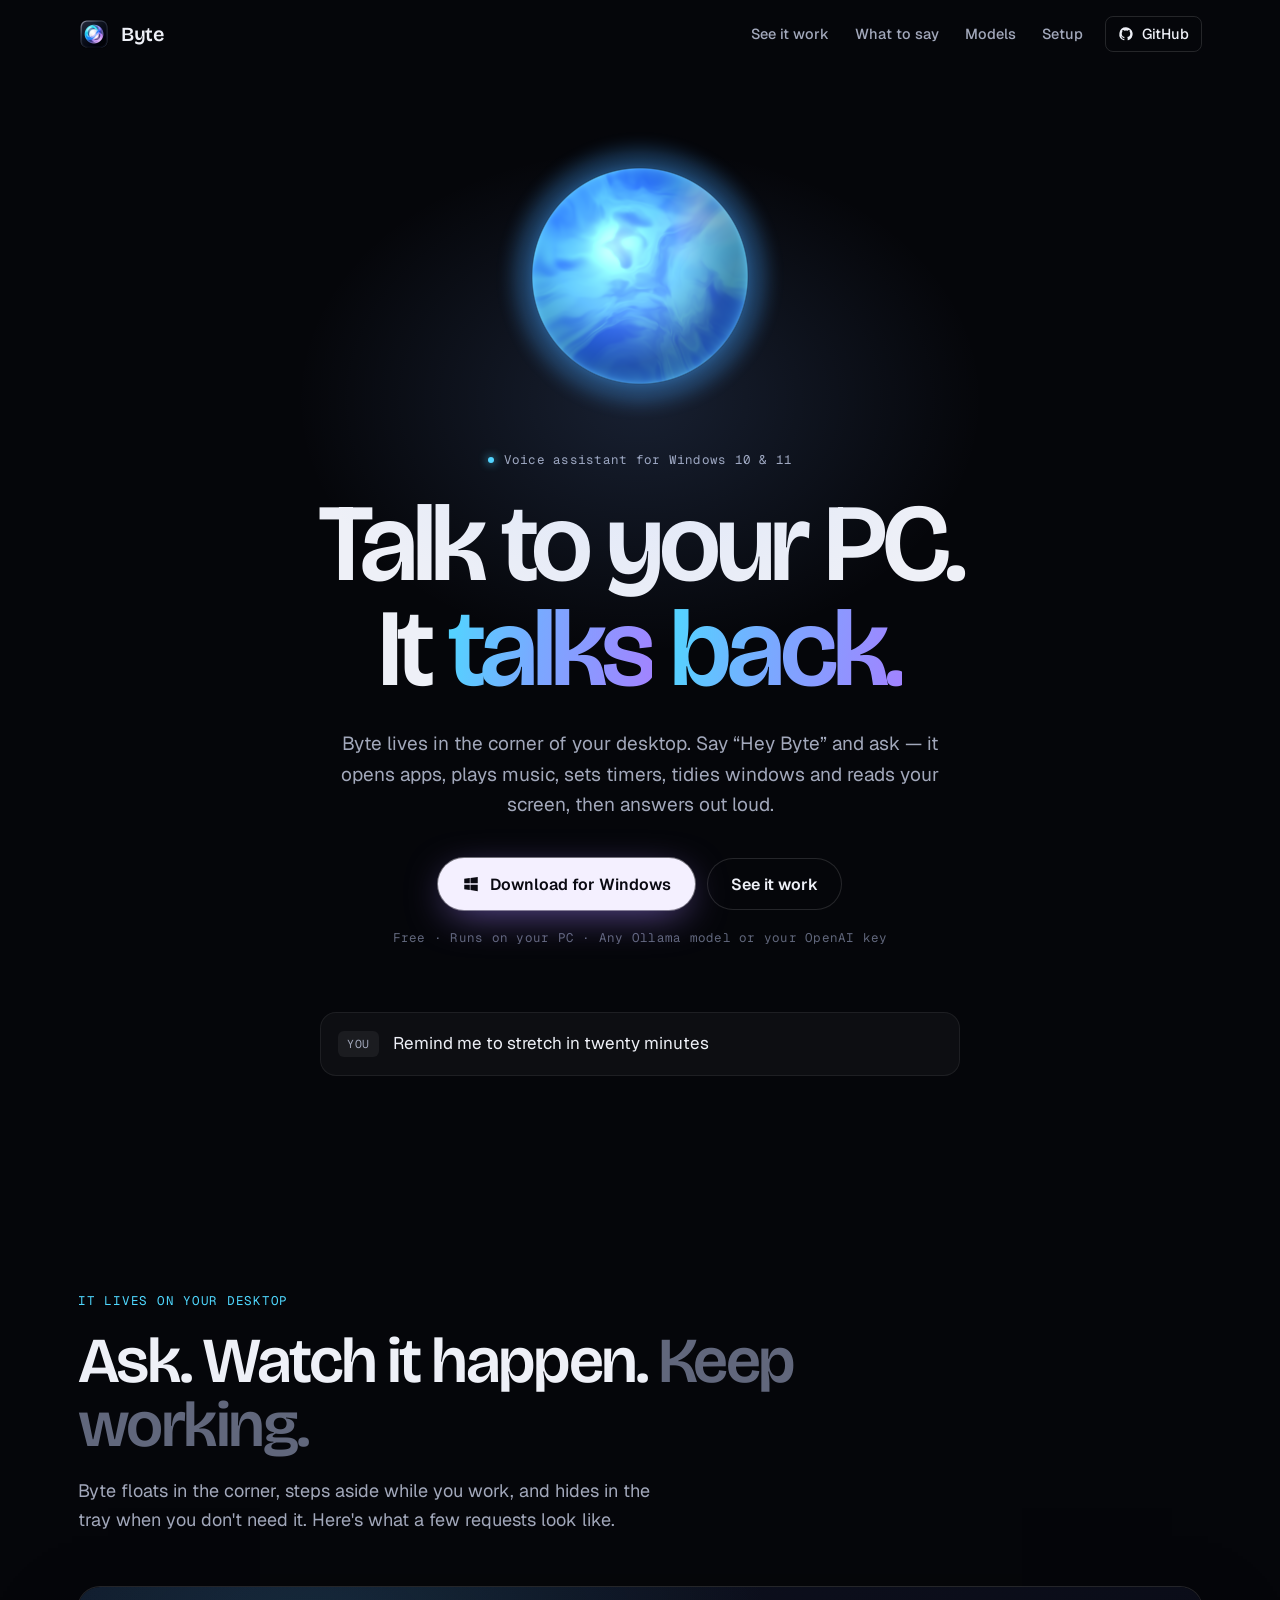
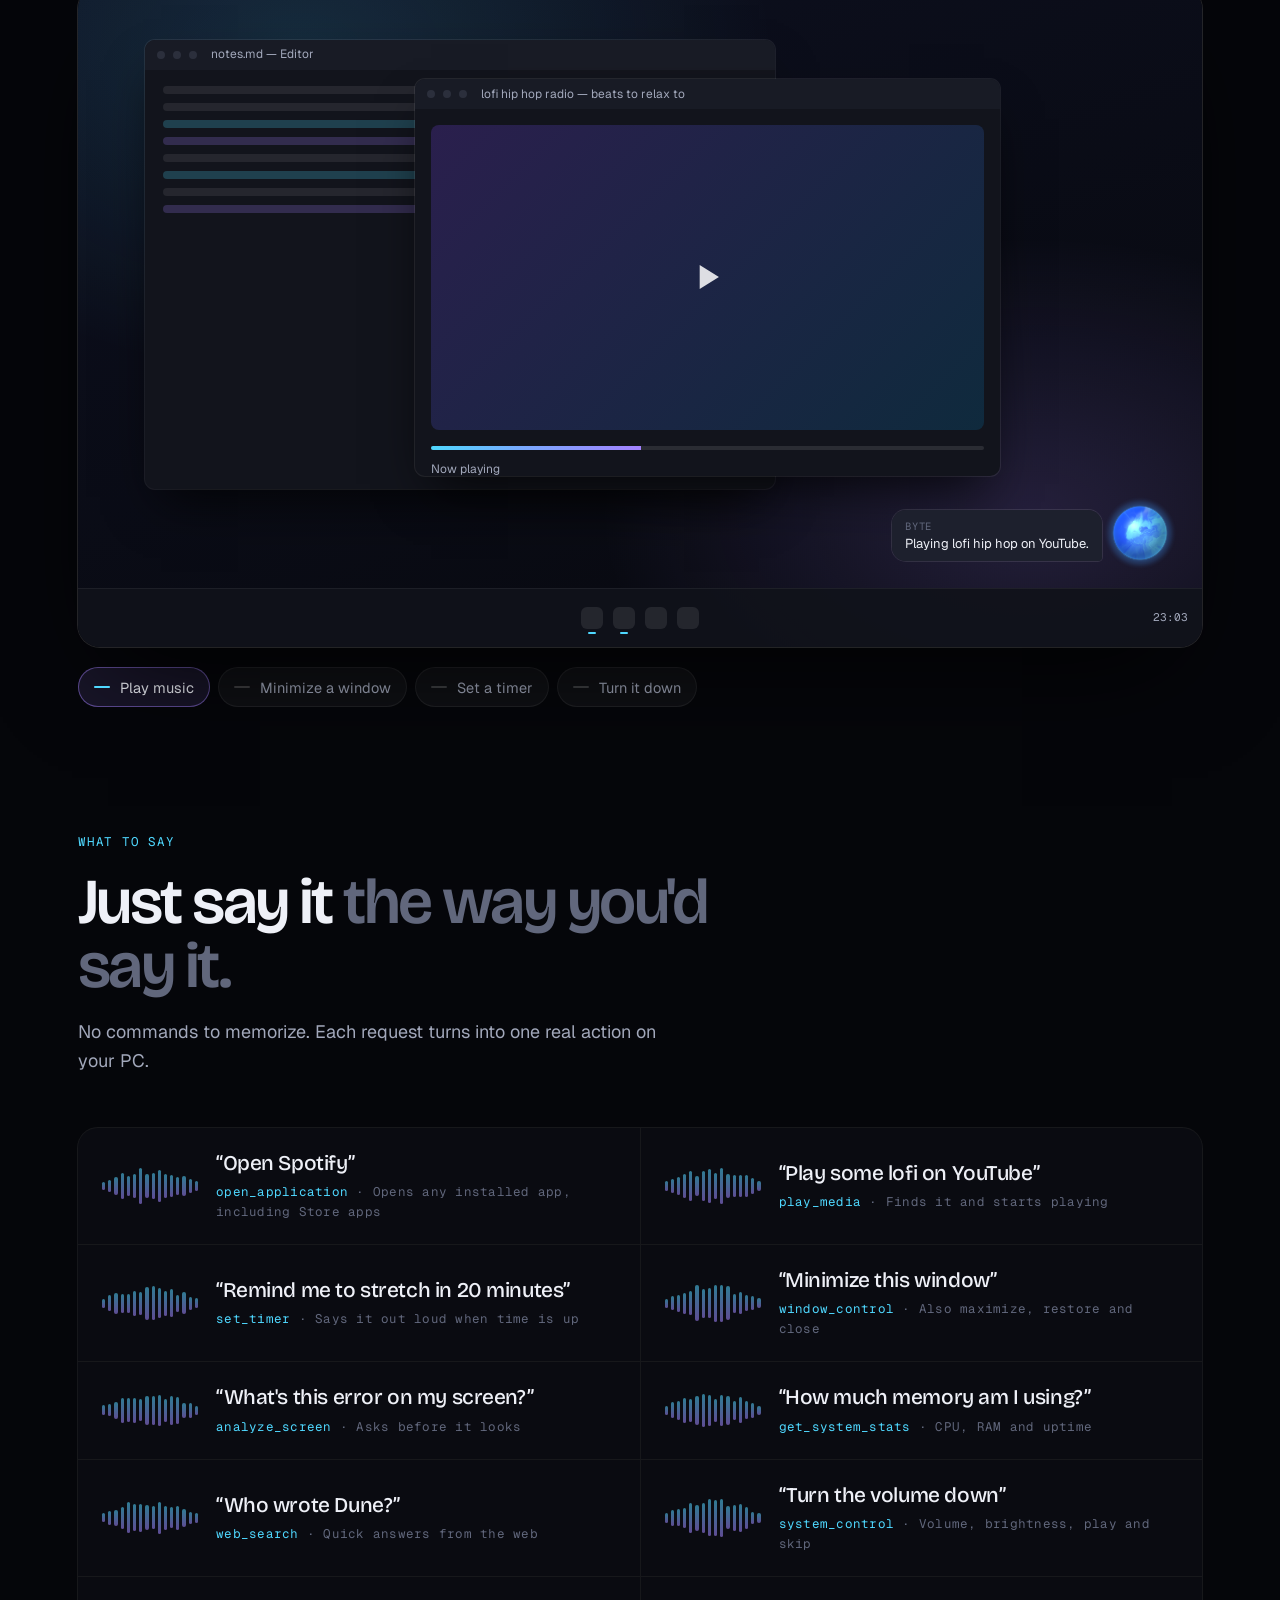
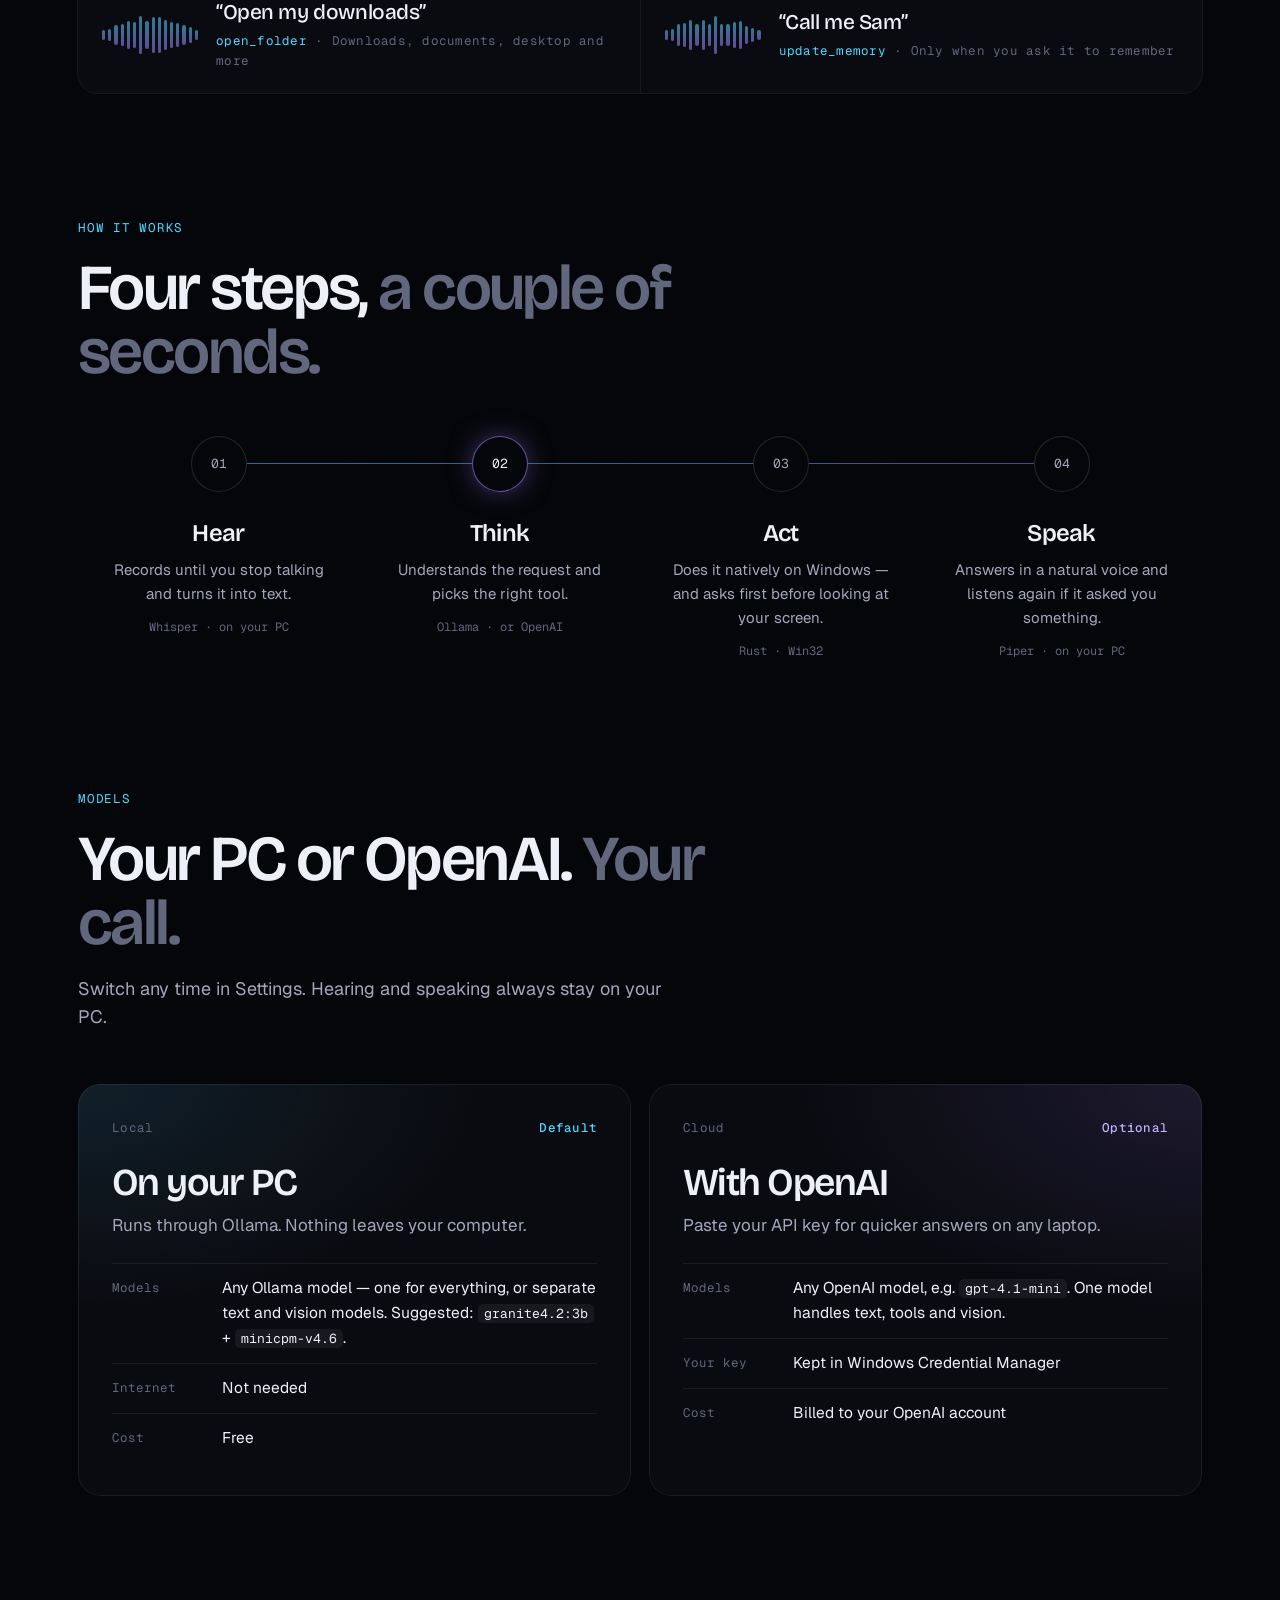
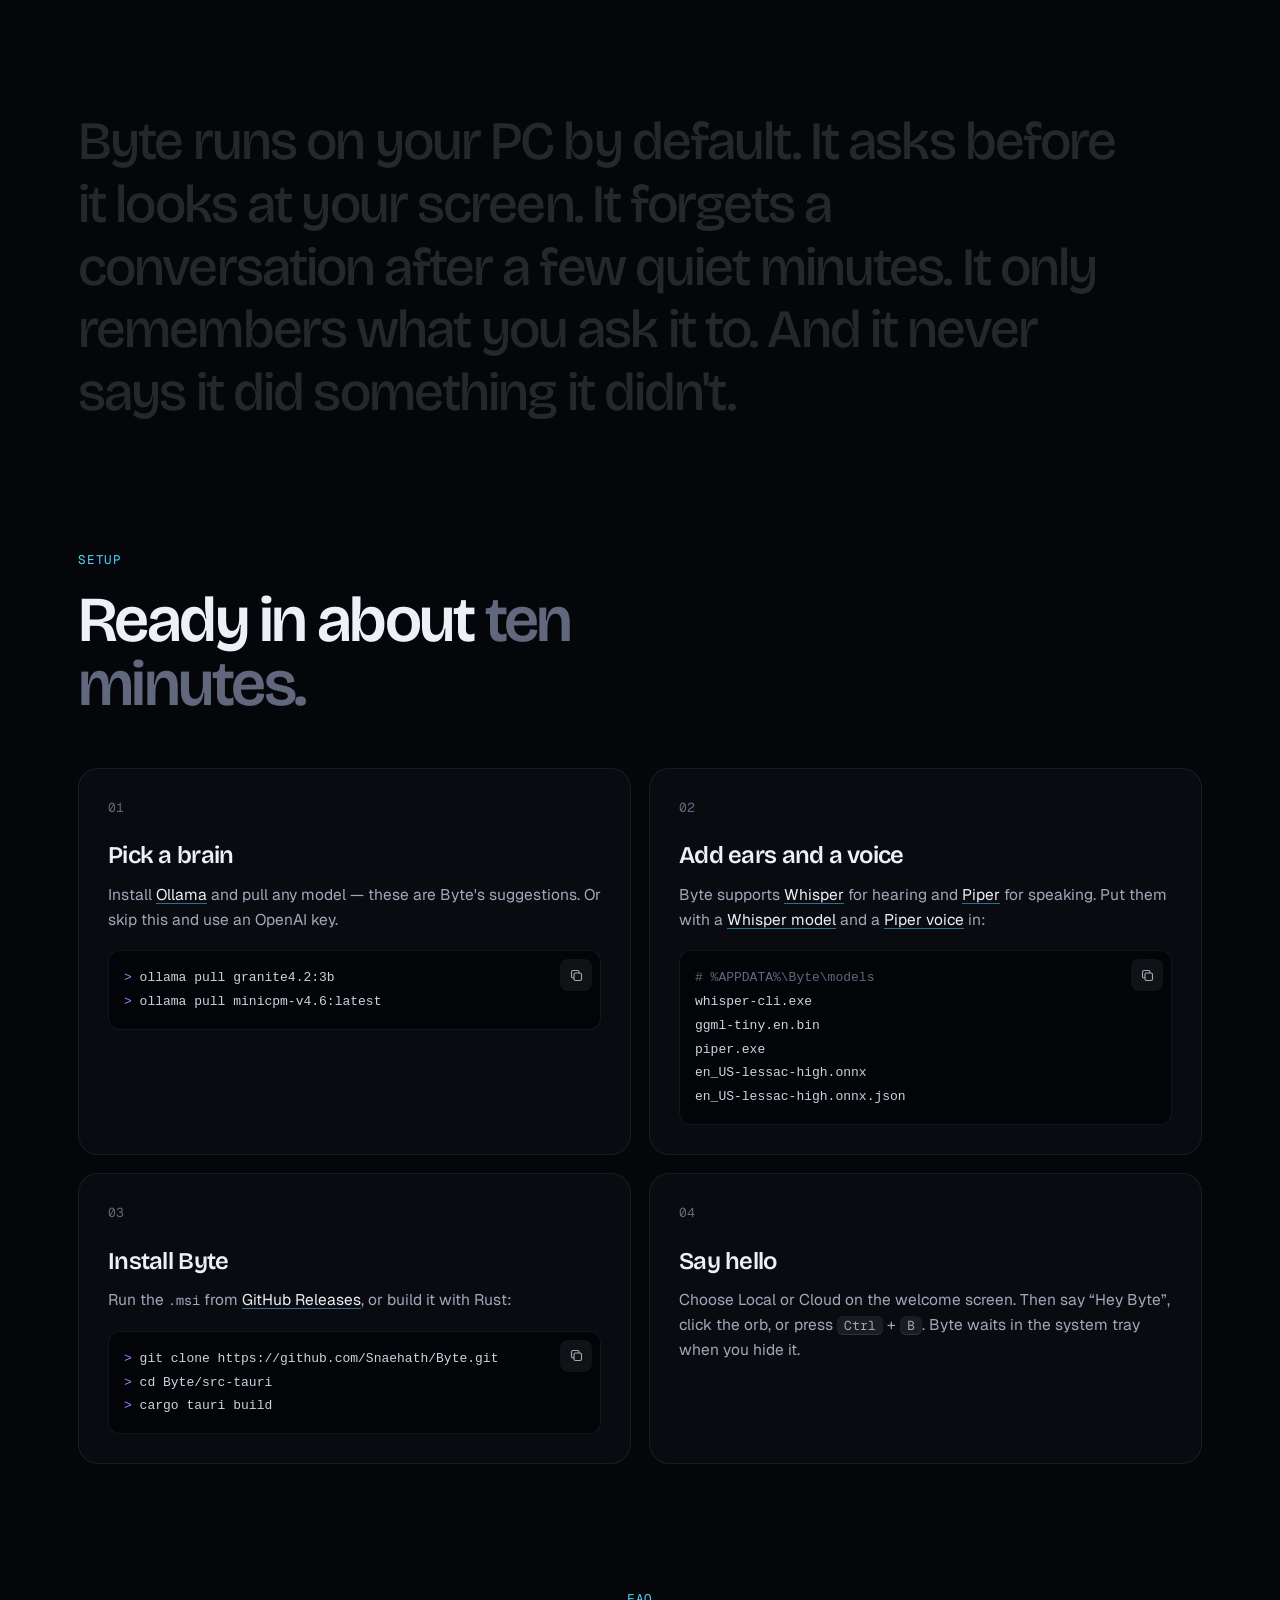
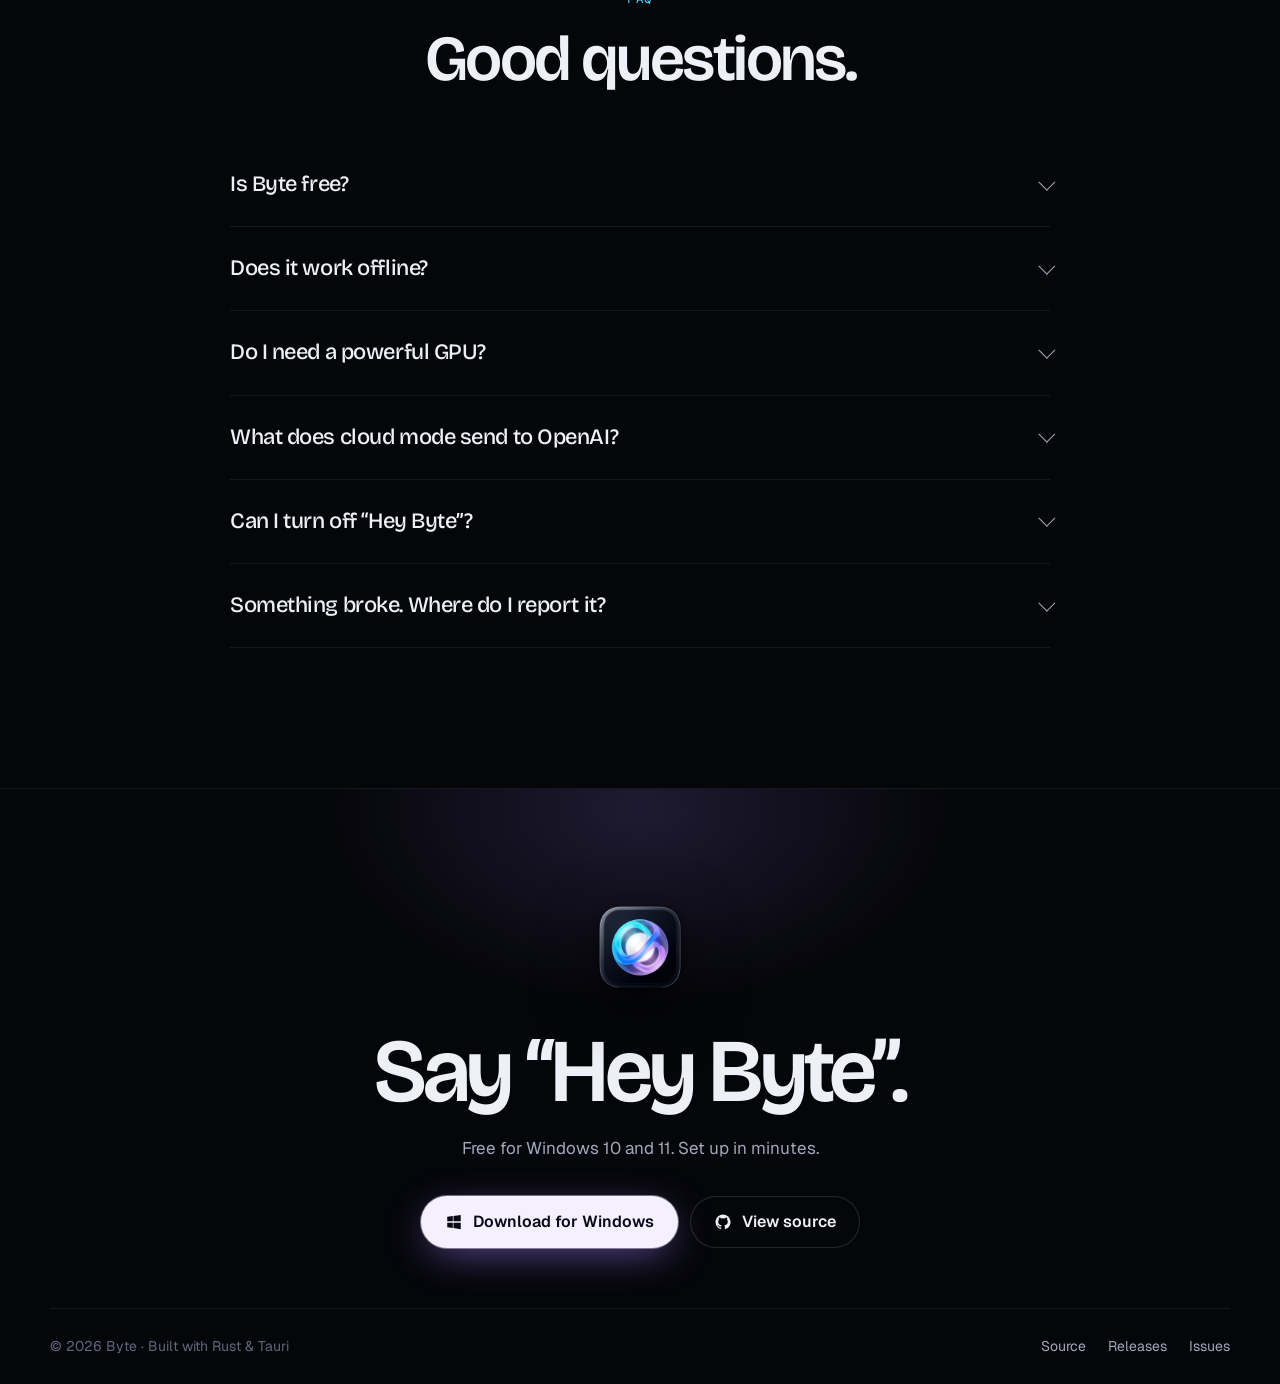
==== commit 5c6d3654: "Add halo fade effect to prevent square outline at canvas edges This change modifies the halo calcula" ====
--- a/docs/index.html
+++ b/docs/index.html
@@ -3,28 +3,28 @@
 <head>
   <meta charset="utf-8" />
   <meta name="viewport" content="width=device-width, initial-scale=1" />
-  <title>Byte The voice assistant</title>
-  <meta name="description" content="Byte is a hands-free voice assistant for Windows. Talk to it, and it opens apps, controls windows and media, sets timers, reads your screen, and answers questions. Runs locally with Ollama, or with your own OpenAI key." />
-  <meta name="theme-color" content="#07080c" />
+  <title>Byte — Talk to your PC. It talks back.</title>
+  <meta name="description" content="Byte is a voice assistant that lives on your Windows desktop. Say “Hey Byte” to open apps, play music, set timers, control windows and ask about your screen. Runs on any Ollama model, or your own OpenAI key." />
+  <meta name="theme-color" content="#05060a" />
   <meta name="color-scheme" content="dark" />
   <link rel="canonical" href="https://snaehath.github.io/Byte/" />
 
   <meta property="og:type" content="website" />
   <meta property="og:site_name" content="Byte" />
-  <meta property="og:title" content="Byte A voice assistant for your Windows desktop" />
-  <meta property="og:description" content="Hands-free, local-first, and private by default. Talk to your PC and it gets things done." />
+  <meta property="og:title" content="Byte — Talk to your PC. It talks back." />
+  <meta property="og:description" content="A voice assistant that lives on your Windows desktop. Local-first and private by default." />
   <meta property="og:url" content="https://snaehath.github.io/Byte/" />
   <meta property="og:image" content="https://raw.githubusercontent.com/Snaehath/Byte/main/src-tauri/icons/icon.png" />
   <meta name="twitter:card" content="summary" />
-  <meta name="twitter:title" content="Byte A voice assistant for your Windows desktop" />
-  <meta name="twitter:description" content="Hands-free, local-first, and private by default. Talk to your PC and it gets things done." />
+  <meta name="twitter:title" content="Byte — Talk to your PC. It talks back." />
+  <meta name="twitter:description" content="A voice assistant that lives on your Windows desktop. Local-first and private by default." />
   <meta name="twitter:image" content="https://raw.githubusercontent.com/Snaehath/Byte/main/src-tauri/icons/icon.png" />
 
-  <link rel="icon" type="image/png" href="[data-uri]" />
+  <link rel="icon" type="image/png" href="[data-uri]" />
 
   <link rel="preconnect" href="https://fonts.googleapis.com" />
   <link rel="preconnect" href="https://fonts.gstatic.com" crossorigin />
-  <link href="https://fonts.googleapis.com/css2?family=Inter:wght@400;500;600;700&family=JetBrains+Mono:wght@400;500&display=swap" rel="stylesheet" />
+  <link href="https://fonts.googleapis.com/css2?family=Bricolage+Grotesque:opsz,wght@12..96,400;12..96,500;12..96,600;12..96,700&family=Geist:wght@400;500;600&family=Geist+Mono:wght@400;500&display=swap" rel="stylesheet" />
 
   <script type="application/ld+json">
   {
@@ -33,655 +33,352 @@
     "name": "Byte",
     "operatingSystem": "Windows 10, Windows 11",
     "applicationCategory": "UtilitiesApplication",
-    "description": "A hands-free voice assistant for Windows that runs locally with Ollama or with your own OpenAI API key.",
+    "description": "A voice assistant for the Windows desktop that runs on any Ollama model or your own OpenAI API key.",
     "url": "https://snaehath.github.io/Byte/",
     "downloadUrl": "https://github.com/Snaehath/Byte/releases",
+    "image": "https://raw.githubusercontent.com/Snaehath/Byte/main/src-tauri/icons/icon.png",
     "offers": { "@type": "Offer", "price": "0", "priceCurrency": "USD" }
   }
   </script>
 
   <style>
     :root {
-      --bg: #07080c;
-      --bg-2: #0c0e14;
-      --surface: rgba(255, 255, 255, 0.035);
-      --surface-2: rgba(255, 255, 255, 0.06);
-      --line: rgba(255, 255, 255, 0.08);
-      --line-2: rgba(255, 255, 255, 0.14);
-      --text: #f3f4f8;
-      --text-2: #a8adbb;
-      --text-3: #6d7382;
-      --blue: #4f7bff;
-      --blue-hi: #6b91ff;
-      --cyan: #3fd8ff;
-      --violet: #a98bff;
-      --mint: #5ee6c8;
-      --radius: 16px;
-      --maxw: 1140px;
-      --ease: cubic-bezier(0.16, 1, 0.3, 1);
+      /* Palette taken from the app icon */
+      --bg: #05060a;
+      --bg-2: #0a0b11;
+      --bg-3: #10121a;
+      --line: rgba(255, 255, 255, 0.07);
+      --line-2: rgba(255, 255, 255, 0.13);
+      --text: #eef0f7;
+      --text-2: #a2a8bb;
+      --text-3: #61677c;
+      --cyan: #4fd8ff;
+      --violet: #a382ff;
+      --core: #f4f0ff;
+      --ribbon: linear-gradient(100deg, #4fd8ff 0%, #7aa8ff 45%, #a382ff 100%);
+      --display: 'Bricolage Grotesque', 'Segoe UI', system-ui, sans-serif;
+      --body: 'Geist', 'Segoe UI', system-ui, sans-serif;
+      --mono: 'Geist Mono', 'Cascadia Code', Consolas, monospace;
+      --icon: url("[data-uri]");
+      --maxw: 1180px;
+      --ease: cubic-bezier(0.22, 1, 0.36, 1);
     }
 
     *, *::before, *::after { box-sizing: border-box; }
-
-    html {
-      -webkit-text-size-adjust: 100%;
-      scroll-behavior: smooth;
-      scroll-padding-top: 84px;
-    }
-
+    html { -webkit-text-size-adjust: 100%; scroll-behavior: smooth; scroll-padding-top: 80px; }
     body {
-      margin: 0;
-      background: var(--bg);
-      color: var(--text);
-      font-family: 'Inter', 'Segoe UI', system-ui, -apple-system, sans-serif;
-      font-size: 16px;
-      line-height: 1.6;
-      -webkit-font-smoothing: antialiased;
-      overflow-x: hidden;
-    }
-
-    img, svg, canvas { display: block; max-width: 100%; }
+      margin: 0; background: var(--bg); color: var(--text);
+      font-family: var(--body); font-size: 17px; line-height: 1.6;
+      -webkit-font-smoothing: antialiased; overflow-x: hidden;
+    }
     a { color: inherit; }
-    code, pre { font-family: 'JetBrains Mono', 'Cascadia Code', Consolas, monospace; }
-
-    .wrap {
-      width: 100%;
-      max-width: var(--maxw);
-      margin: 0 auto;
-      padding: 0 24px;
-    }
-
-    .skip {
-      position: absolute;
-      left: 16px;
-      top: -48px;
-      z-index: 100;
-      padding: 10px 16px;
-      border-radius: 10px;
-      background: var(--blue);
-      color: #fff;
-      text-decoration: none;
-      font-weight: 600;
-    }
+    svg { display: block; }
+    ::selection { background: var(--violet); color: #fff; }
+    :focus-visible { outline: 2px solid var(--cyan); outline-offset: 3px; border-radius: 6px; }
+
+    .wrap { width: 100%; max-width: var(--maxw); margin: 0 auto; padding: 0 28px; }
+    .mono { font-family: var(--mono); font-size: 12.5px; letter-spacing: 0.02em; }
+    .skip { position: absolute; left: 16px; top: -60px; z-index: 100; padding: 10px 14px; border-radius: 8px; background: var(--text); color: var(--bg); text-decoration: none; font-weight: 600; }
     .skip:focus { top: 16px; }
-
-    :focus-visible {
-      outline: 2px solid var(--blue-hi);
-      outline-offset: 3px;
-      border-radius: 8px;
-    }
-
-    /* ---------- Background ---------- */
-
-    .bg-glow {
-      position: absolute;
-      inset: 0 0 auto 0;
-      height: 1100px;
+    .app-icon { background: var(--icon) center / contain no-repeat; }
+
+    /* ---------- Nav ---------- */
+    .nav { position: fixed; inset: 0 0 auto; z-index: 50; transition: background 0.3s ease, border-color 0.3s ease; border-bottom: 1px solid transparent; }
+    .nav.solid { background: rgba(5, 6, 10, 0.8); backdrop-filter: blur(14px); -webkit-backdrop-filter: blur(14px); border-bottom-color: var(--line); }
+    .nav-in { display: flex; align-items: center; justify-content: space-between; height: 68px; gap: 20px; }
+    .brand { display: inline-flex; align-items: center; gap: 11px; text-decoration: none; font-family: var(--display); font-size: 20px; font-weight: 600; letter-spacing: -0.02em; }
+    .brand .app-icon { width: 32px; height: 32px; }
+    .nav ul { display: flex; align-items: center; gap: 2px; margin: 0; padding: 0; list-style: none; }
+    .nav ul a { display: inline-flex; align-items: center; height: 36px; padding: 0 12px; border-radius: 8px; color: var(--text-2); text-decoration: none; font-size: 14.5px; font-weight: 500; white-space: nowrap; transition: color 0.15s ease, background 0.15s ease; }
+    .nav ul a:hover { color: var(--text); background: rgba(255, 255, 255, 0.05); }
+    .nav ul a.gh { gap: 8px; margin-left: 8px; border: 1px solid var(--line-2); color: var(--text); }
+    .nav ul a.gh svg { width: 16px; height: 16px; flex: none; }
+
+    /* ---------- Buttons ---------- */
+    .btn {
+      position: relative; display: inline-flex; align-items: center; justify-content: center; gap: 10px;
+      height: 52px; padding: 0 24px; border-radius: 999px; border: 0;
+      font-family: var(--body); font-size: 16px; font-weight: 600; text-decoration: none; white-space: nowrap; cursor: pointer;
+      transition: transform 0.2s var(--ease), box-shadow 0.2s var(--ease), background 0.2s ease;
+    }
+    .btn svg { width: 18px; height: 18px; flex: none; }
+    .btn-main { background: var(--core); color: #0a0a12; box-shadow: 0 0 0 1px rgba(255, 255, 255, 0.4), 0 10px 40px -10px rgba(163, 130, 255, 0.7); }
+    .btn-main:hover { transform: translateY(-2px); box-shadow: 0 0 0 1px rgba(255, 255, 255, 0.6), 0 16px 50px -10px rgba(79, 216, 255, 0.7); }
+    .btn-ghost { background: transparent; color: var(--text); box-shadow: inset 0 0 0 1px var(--line-2); }
+    .btn-ghost:hover { background: rgba(255, 255, 255, 0.05); }
+
+    /* ---------- Hero ---------- */
+    .hero { position: relative; padding: 150px 0 90px; text-align: center; overflow: hidden; }
+    .hero::before {
+      content: ''; position: absolute; left: 50%; top: 40px; width: 980px; height: 720px; transform: translateX(-50%);
+      background: radial-gradient(closest-side, rgba(122, 168, 255, 0.16), transparent 70%);
       pointer-events: none;
+    }
+    /* The orb: same shader as the app. The canvas includes room for its glow. */
+    .orb { position: relative; flex: none; }
+    .orb canvas { position: absolute; inset: 0; width: 100%; height: 100%; }
+    .orb-fallback {
+      display: none; position: absolute; inset: 15%; border-radius: 50%;
+      background: radial-gradient(circle at 35% 30%, #f4f0ff, #4fd8ff 34%, #6d5cff 80%);
+      box-shadow: 0 0 40px rgba(163, 130, 255, 0.45);
+    }
+    .orb.no-webgl canvas { display: none; }
+    .orb.no-webgl .orb-fallback { display: block; }
+    .orb-hero { width: 300px; height: 300px; margin: -24px auto 18px; }
+
+    .eyebrow { display: inline-flex; align-items: center; gap: 10px; color: var(--text-2); margin-bottom: 22px; }
+    .eyebrow b { width: 6px; height: 6px; border-radius: 50%; background: var(--cyan); box-shadow: 0 0 10px var(--cyan); }
+    h1 {
+      margin: 0 auto; max-width: 980px; font-family: var(--display); font-weight: 600;
+      font-size: clamp(48px, 8.6vw, 112px); line-height: 0.95; letter-spacing: -0.045em;
+    }
+    .said .w { color: rgba(238, 240, 247, 0.16); transition: color 0.45s ease; }
+    .said .w.on { color: var(--text); }
+    .said .w.on.hl { background: var(--ribbon); -webkit-background-clip: text; background-clip: text; color: transparent; }
+    .lede { max-width: 600px; margin: 28px auto 38px; color: var(--text-2); font-size: 19px; }
+    .ctas { display: flex; flex-wrap: wrap; justify-content: center; gap: 12px; }
+    .note { margin-top: 18px; color: var(--text-3); }
+
+    .captions {
+      display: flex; align-items: center; gap: 14px; max-width: 640px; min-height: 64px;
+      margin: 64px auto 0; padding: 14px 18px; border-radius: 16px; text-align: left;
+      background: rgba(255, 255, 255, 0.03); box-shadow: inset 0 0 0 1px var(--line);
+    }
+    .captions .who {
+      flex: none; padding: 4px 9px; border-radius: 6px; font-family: var(--mono); font-size: 11.5px; letter-spacing: 0.06em; text-transform: uppercase;
+      background: rgba(255, 255, 255, 0.06); color: var(--text-2);
+    }
+    .captions .who.byte { background: rgba(163, 130, 255, 0.16); color: #cdbdff; }
+    .captions .line { font-size: 17px; line-height: 1.4; }
+    .captions .line .w { color: var(--text-3); transition: color 0.2s ease; }
+    .captions .line .w.on { color: var(--text); }
+    .captions .tool { margin-left: auto; flex: none; color: var(--cyan); font-family: var(--mono); font-size: 12px; opacity: 0; transition: opacity 0.3s ease; }
+    .captions .tool.on { opacity: 1; }
+
+    /* ---------- Sections ---------- */
+    section.block { padding: 120px 0 0; }
+    .head { max-width: 720px; margin-bottom: 52px; }
+    .tag { display: inline-block; margin-bottom: 18px; color: var(--cyan); font-family: var(--mono); font-size: 12.5px; letter-spacing: 0.06em; text-transform: uppercase; }
+    h2 { margin: 0; font-family: var(--display); font-weight: 600; font-size: clamp(36px, 5.2vw, 64px); line-height: 1; letter-spacing: -0.04em; }
+    h2 .dim { color: var(--text-3); }
+    .head p { margin: 20px 0 0; color: var(--text-2); font-size: 18px; max-width: 600px; }
+
+    /* Desktop demo */
+    .desk {
+      position: relative; aspect-ratio: 16 / 9.4; border-radius: 22px; overflow: hidden;
       background:
-        radial-gradient(600px 420px at 70% 18%, rgba(79, 123, 255, 0.20), transparent 70%),
-        radial-gradient(520px 380px at 20% 8%, rgba(169, 139, 255, 0.12), transparent 70%),
-        radial-gradient(700px 500px at 50% 60%, rgba(63, 216, 255, 0.06), transparent 70%);
-      z-index: 0;
-    }
-
-    .grid-lines {
-      position: absolute;
-      inset: 0 0 auto 0;
-      height: 900px;
-      pointer-events: none;
-      background-image:
-        linear-gradient(rgba(255, 255, 255, 0.035) 1px, transparent 1px),
-        linear-gradient(90deg, rgba(255, 255, 255, 0.035) 1px, transparent 1px);
-      background-size: 56px 56px;
-      mask-image: radial-gradient(ellipse 70% 60% at 50% 30%, #000 30%, transparent 75%);
-      -webkit-mask-image: radial-gradient(ellipse 70% 60% at 50% 30%, #000 30%, transparent 75%);
-      z-index: 0;
-    }
-
-    /* ---------- Nav ---------- */
-
-    .nav {
-      position: sticky;
-      top: 0;
-      z-index: 50;
-      border-bottom: 1px solid transparent;
-      transition: background 0.25s ease, border-color 0.25s ease;
-    }
-    .nav.scrolled {
-      background: rgba(7, 8, 12, 0.78);
-      border-bottom-color: var(--line);
-      backdrop-filter: blur(14px);
-      -webkit-backdrop-filter: blur(14px);
-    }
-    .nav-inner {
-      display: flex;
-      align-items: center;
-      justify-content: space-between;
-      height: 68px;
-      gap: 16px;
-    }
-    .brand {
-      display: inline-flex;
-      align-items: center;
-      gap: 10px;
-      text-decoration: none;
-      font-weight: 700;
-      font-size: 18px;
-      letter-spacing: -0.2px;
-    }
-    .logo { display: inline-block; width: 30px; height: 30px; border-radius: 8px; background: url("[data-uri]") center / cover no-repeat; }
-    .logo-sm { width: 26px; height: 26px; }
-    .nav-links {
-      display: flex;
-      align-items: center;
-      gap: 4px;
-      margin: 0;
-      padding: 0;
-      list-style: none;
-    }
-    .nav-links a:not(.btn) {
-      display: inline-block;
-      padding: 8px 12px;
-      border-radius: 9px;
-      color: var(--text-2);
-      text-decoration: none;
-      font-size: 14.5px;
-      font-weight: 500;
-      transition: color 0.15s ease, background 0.15s ease;
-    }
-    .nav-links a:not(.btn):hover { color: var(--text); background: var(--surface-2); }
-    .nav-links li { display: flex; }
-
-    /* ---------- Buttons ---------- */
-
-    .btn {
-      display: inline-flex;
-      align-items: center;
-      justify-content: center;
-      gap: 9px;
-      height: 46px;
-      padding: 0 20px;
-      border-radius: 12px;
-      border: 1px solid var(--line-2);
-      background: var(--surface-2);
-      color: var(--text);
-      font: inherit;
-      font-size: 15px;
-      font-weight: 600;
-      text-decoration: none;
-      white-space: nowrap;
-      cursor: pointer;
-      transition: transform 0.2s var(--ease), background 0.2s ease, border-color 0.2s ease, box-shadow 0.2s ease;
-    }
-    .btn:hover { background: rgba(255, 255, 255, 0.1); transform: translateY(-1px); }
-    .btn svg { width: 18px; height: 18px; flex: none; }
-    .btn-primary {
-      border-color: transparent;
-      background: linear-gradient(180deg, #5a84ff, #3f69f0);
-      color: #fff;
-      box-shadow: 0 8px 28px rgba(79, 123, 255, 0.35), inset 0 1px 0 rgba(255, 255, 255, 0.2);
-    }
-    .btn-primary:hover { background: linear-gradient(180deg, #6b91ff, #4a74f5); box-shadow: 0 12px 34px rgba(79, 123, 255, 0.45), inset 0 1px 0 rgba(255, 255, 255, 0.2); }
-    .btn-sm { height: 38px; padding: 0 14px; font-size: 14px; border-radius: 10px; }
-
-    /* ---------- Hero ---------- */
-
-    header.hero-wrap { position: relative; }
-    .hero {
-      position: relative;
-      z-index: 1;
-      display: grid;
-      grid-template-columns: 1.05fr 0.95fr;
-      align-items: center;
-      gap: 40px;
-      padding: 56px 0 96px;
-    }
-    .eyebrow {
-      display: inline-flex;
-      align-items: center;
-      gap: 8px;
-      margin-bottom: 22px;
-      padding: 6px 12px 6px 8px;
-      border: 1px solid var(--line-2);
-      border-radius: 999px;
-      background: var(--surface);
-      color: var(--text-2);
-      font-size: 13px;
-      font-weight: 500;
-    }
-    .eyebrow .pill {
-      padding: 2px 8px;
-      border-radius: 999px;
-      background: rgba(79, 123, 255, 0.18);
-      color: #b9caff;
-      font-size: 12px;
-      font-weight: 600;
-    }
-    h1 {
-      margin: 0;
-      font-size: clamp(40px, 6.2vw, 68px);
-      line-height: 1.04;
-      letter-spacing: -0.035em;
-      font-weight: 700;
-    }
-    .grad {
-      background: linear-gradient(100deg, #9fb6ff 0%, #5ee6ff 45%, #c4a9ff 100%);
-      -webkit-background-clip: text;
-      background-clip: text;
-      color: transparent;
-    }
-    .lead {
-      max-width: 540px;
-      margin: 22px 0 32px;
-      color: var(--text-2);
-      font-size: clamp(17px, 1.6vw, 19px);
-      line-height: 1.6;
-    }
-    .cta { display: flex; flex-wrap: wrap; gap: 12px; }
-    .meta {
-      display: flex;
-      flex-wrap: wrap;
-      gap: 8px 20px;
-      margin-top: 26px;
-      padding: 0;
-      list-style: none;
-      color: var(--text-3);
-      font-size: 13.5px;
-    }
-    .meta li { display: inline-flex; align-items: center; gap: 7px; }
-    .meta svg { width: 15px; height: 15px; color: var(--mint); }
-
-    .orb-stage {
-      position: relative;
-      display: flex;
-      flex-direction: column;
-      align-items: center;
-      gap: 20px;
-    }
-    .orb-frame {
-      position: relative;
-      width: min(440px, 88vw);
-      aspect-ratio: 1;
-    }
-    #orb {
-      width: 100%;
-      height: 100%;
-      cursor: pointer;
-    }
-    .orb-fallback {
-      position: absolute;
-      inset: 13%;
-      border-radius: 50%;
-      background: radial-gradient(circle at 35% 30%, #e9f3ff 0%, #62c6ff 30%, #1d3bff 75%);
-      box-shadow: 0 0 80px rgba(79, 123, 255, 0.5);
-      display: none;
-    }
-    .no-webgl .orb-fallback { display: block; }
-    .no-webgl #orb { display: none; }
-
+        radial-gradient(60% 70% at 20% 10%, rgba(79, 216, 255, 0.14), transparent 70%),
+        radial-gradient(55% 60% at 85% 80%, rgba(163, 130, 255, 0.18), transparent 70%),
+        linear-gradient(160deg, #0d1020, #07080d);
+      box-shadow: 0 0 0 1px var(--line-2), 0 40px 100px -30px rgba(0, 0, 0, 0.9);
+    }
+    .win {
+      position: absolute; border-radius: 10px; overflow: hidden;
+      background: #12141c; box-shadow: 0 0 0 1px rgba(255, 255, 255, 0.08), 0 24px 50px -16px rgba(0, 0, 0, 0.8);
+      transition: transform 0.6s var(--ease), opacity 0.45s ease;
+      transform-origin: 26% 110%;
+    }
+    .win .tb { display: flex; align-items: center; gap: 8px; height: 30px; padding: 0 12px; background: #181b25; color: var(--text-2); font-size: 12px; }
+    .win .tb i { width: 8px; height: 8px; border-radius: 50%; background: #2b2f3c; }
+    .win .tb span { margin-left: 6px; white-space: nowrap; overflow: hidden; text-overflow: ellipsis; }
+    .editor { left: 6%; top: 8%; width: 56%; height: 68%; }
+    .editor .body { padding: 16px 18px; display: grid; gap: 9px; }
+    .editor .body b { display: block; height: 8px; border-radius: 4px; background: rgba(255, 255, 255, 0.08); }
+    .editor .body b:nth-child(3n) { background: rgba(79, 216, 255, 0.22); }
+    .editor .body b:nth-child(4n) { background: rgba(163, 130, 255, 0.22); }
+    .editor.min { transform: translateY(70%) scale(0.06); opacity: 0; }
+    .browser { left: 30%; top: 14%; width: 52%; height: 60%; transform: translateY(18px) scale(0.96); opacity: 0; }
+    .browser.show { transform: none; opacity: 1; }
+    .browser .player { margin: 16px; height: calc(100% - 92px); border-radius: 8px; background: linear-gradient(135deg, #2a1f4d, #0f2a3d); display: grid; place-items: center; }
+    .browser .player svg { width: 44px; height: 44px; color: rgba(255, 255, 255, 0.85); }
+    .browser .bar { margin: 0 16px; height: 4px; border-radius: 2px; background: rgba(255, 255, 255, 0.1); overflow: hidden; }
+    .browser .bar span { display: block; width: 0; height: 100%; background: var(--ribbon); }
+    .browser.show .bar span { animation: progress 6s linear forwards; }
+    @keyframes progress { to { width: 38%; } }
+    .browser .meta { padding: 10px 16px; color: var(--text-2); font-size: 12px; }
+
+    .toast {
+      position: absolute; right: 3%; bottom: 17%; width: 33%; min-width: 220px;
+      display: flex; gap: 12px; align-items: center; padding: 12px 14px; border-radius: 12px;
+      background: rgba(24, 27, 37, 0.95); box-shadow: 0 0 0 1px rgba(255, 255, 255, 0.1), 0 20px 40px -14px rgba(0, 0, 0, 0.8);
+      transform: translateX(120%); transition: transform 0.6s var(--ease);
+    }
+    .toast.show { transform: none; }
+    .toast .app-icon { width: 30px; height: 30px; flex: none; }
+    .toast strong { display: block; font-size: 13px; }
+    .toast span { color: var(--text-2); font-size: 12px; }
+    .vol {
+      position: absolute; right: 4%; bottom: 14%; width: 30%; min-width: 200px;
+      padding: 14px 16px; border-radius: 12px; background: rgba(24, 27, 37, 0.95);
+      box-shadow: 0 0 0 1px rgba(255, 255, 255, 0.1), 0 20px 40px -14px rgba(0, 0, 0, 0.8);
+      opacity: 0; transform: translateY(12px); transition: opacity 0.35s ease, transform 0.5s var(--ease);
+      display: flex; align-items: center; gap: 12px; color: var(--text-2); font-size: 12px;
+    }
+    .vol.show { opacity: 1; transform: none; }
+    .vol .track { flex: 1; height: 4px; border-radius: 2px; background: rgba(255, 255, 255, 0.12); }
+    .vol .track span { display: block; height: 100%; width: 72%; border-radius: 2px; background: var(--ribbon); transition: width 0.9s var(--ease); }
+    .vol.show .track span { width: 52%; }
+    .vol svg { width: 16px; height: 16px; flex: none; }
+
+    .taskbar {
+      position: absolute; left: 0; right: 0; bottom: 0; height: 9%; min-height: 34px;
+      display: flex; align-items: center; justify-content: center; gap: 10px;
+      background: rgba(16, 18, 26, 0.9); border-top: 1px solid rgba(255, 255, 255, 0.06);
+    }
+    .taskbar i { width: 22px; height: 22px; border-radius: 6px; background: rgba(255, 255, 255, 0.09); position: relative; }
+    .taskbar i.open::after { content: ''; position: absolute; left: 50%; bottom: -5px; width: 8px; height: 2px; border-radius: 1px; transform: translateX(-50%); background: var(--cyan); }
+    .taskbar time { position: absolute; right: 14px; color: var(--text-2); font-size: 11px; font-family: var(--mono); }
+
+    .presence { position: absolute; right: 3%; bottom: 13%; display: flex; align-items: flex-end; gap: 10px; flex-direction: row-reverse; transition: bottom 0.5s var(--ease); }
+    .desk.has-panel .presence { bottom: 34%; }
+    .orb-mini { width: 76px; height: 76px; margin: -10px; }
     .bubble {
-      position: absolute;
-      left: 50%;
-      bottom: 4%;
-      transform: translateX(-50%);
-      display: inline-flex;
-      align-items: center;
-      gap: 8px;
-      height: 34px;
-      padding: 0 14px;
-      border-radius: 999px;
-      border: 1px solid var(--line-2);
-      background: rgba(12, 14, 20, 0.82);
-      backdrop-filter: blur(10px);
-      -webkit-backdrop-filter: blur(10px);
-      font-size: 13.5px;
-      font-weight: 500;
-      white-space: nowrap;
-      box-shadow: 0 10px 30px rgba(0, 0, 0, 0.4);
-    }
-    .dot {
-      width: 7px;
-      height: 7px;
-      border-radius: 50%;
-      background: var(--mint);
-      transition: background 0.3s ease, box-shadow 0.3s ease;
-    }
-    .bubble[data-state='listening'] .dot { background: var(--cyan); box-shadow: 0 0 10px var(--cyan); animation: pulse 1.2s ease-in-out infinite; }
-    .bubble[data-state='thinking'] .dot { background: var(--violet); box-shadow: 0 0 10px var(--violet); animation: pulse 0.8s ease-in-out infinite; }
-    .bubble[data-state='speaking'] .dot { background: var(--mint); box-shadow: 0 0 10px var(--mint); }
-    @keyframes pulse { 50% { opacity: 0.35; } }
-
-    .states {
-      display: inline-flex;
-      gap: 4px;
-      padding: 4px;
-      border: 1px solid var(--line);
-      border-radius: 12px;
-      background: var(--surface);
-    }
-    .states button {
-      height: 34px;
-      padding: 0 14px;
-      border: 0;
-      border-radius: 9px;
-      background: transparent;
-      color: var(--text-2);
-      font: inherit;
-      font-size: 13.5px;
-      font-weight: 500;
-      cursor: pointer;
-      transition: background 0.15s ease, color 0.15s ease;
-    }
-    .states button:hover { color: var(--text); }
-    .states button[aria-pressed='true'] { background: var(--surface-2); color: var(--text); box-shadow: inset 0 0 0 1px var(--line-2); }
-
-    /* ---------- Sections ---------- */
-
-    section { position: relative; z-index: 1; padding: 96px 0; }
-    .section-head { max-width: 680px; margin: 0 auto 52px; text-align: center; }
-    .kicker {
-      margin: 0 0 12px;
-      color: var(--blue-hi);
-      font-size: 13px;
-      font-weight: 600;
-      letter-spacing: 0.12em;
-      text-transform: uppercase;
-    }
-    h2 {
-      margin: 0;
-      font-size: clamp(30px, 4vw, 44px);
-      line-height: 1.12;
-      letter-spacing: -0.025em;
-      font-weight: 700;
-    }
-    .section-head p.sub { margin: 16px 0 0; color: var(--text-2); font-size: 17.5px; }
-    h3 { margin: 0 0 8px; font-size: 18px; letter-spacing: -0.01em; font-weight: 600; }
-
-    .divider {
-      height: 1px;
-      max-width: var(--maxw);
-      margin: 0 auto;
-      background: linear-gradient(90deg, transparent, var(--line-2), transparent);
-    }
-
-    /* Features */
-    .features {
-      display: grid;
-      grid-template-columns: repeat(3, 1fr);
-      gap: 16px;
-    }
-    .card {
-      position: relative;
-      padding: 26px;
-      border: 1px solid var(--line);
-      border-radius: var(--radius);
-      background: linear-gradient(180deg, rgba(255, 255, 255, 0.045), rgba(255, 255, 255, 0.015));
-      transition: border-color 0.25s ease, transform 0.3s var(--ease);
-    }
-    .card:hover { border-color: var(--line-2); transform: translateY(-2px); }
-    .card p { margin: 0; color: var(--text-2); font-size: 15px; }
-    .icon {
-      display: grid;
-      place-items: center;
-      width: 42px;
-      height: 42px;
-      margin-bottom: 18px;
-      border-radius: 11px;
-      border: 1px solid var(--line-2);
-      background: var(--surface-2);
-    }
-    .icon svg { width: 21px; height: 21px; }
-    .c-blue { color: var(--blue-hi); }
-    .c-cyan { color: var(--cyan); }
-    .c-violet { color: var(--violet); }
-    .c-mint { color: var(--mint); }
-
-    /* Say */
-    .say {
-      display: flex;
-      flex-wrap: wrap;
-      justify-content: center;
-      gap: 10px;
-      max-width: 900px;
-      margin: 0 auto;
-    }
-    .chip {
-      display: inline-flex;
-      align-items: center;
-      gap: 8px;
-      padding: 10px 16px;
-      border: 1px solid var(--line);
-      border-radius: 999px;
-      background: var(--surface);
-      color: var(--text);
-      font-size: 15px;
-    }
-    .chip::before { content: '“'; color: var(--text-3); }
-    .chip::after { content: '”'; color: var(--text-3); margin-left: -6px; }
+      max-width: 260px; padding: 9px 13px; border-radius: 14px 14px 4px 14px;
+      background: rgba(30, 33, 45, 0.96); box-shadow: 0 0 0 1px rgba(255, 255, 255, 0.1);
+      font-size: 13px; line-height: 1.35; opacity: 0; transform: translateY(6px); transition: opacity 0.3s ease, transform 0.4s var(--ease);
+    }
+    .bubble.show { opacity: 1; transform: none; }
+    .bubble small { display: block; margin-bottom: 2px; color: var(--text-3); font-family: var(--mono); font-size: 10.5px; letter-spacing: 0.06em; text-transform: uppercase; }
+
+    .scenes { display: flex; flex-wrap: wrap; gap: 8px; margin-top: 20px; }
+    .scenes button {
+      display: inline-flex; align-items: center; gap: 10px; height: 40px; padding: 0 16px; border: 0; border-radius: 999px;
+      background: rgba(255, 255, 255, 0.04); box-shadow: inset 0 0 0 1px var(--line); color: var(--text-2);
+      font: inherit; font-size: 14.5px; cursor: pointer; transition: color 0.15s ease, background 0.15s ease, box-shadow 0.15s ease;
+    }
+    .scenes button:hover { color: var(--text); }
+    .scenes button[aria-pressed='true'] { color: var(--text); background: rgba(163, 130, 255, 0.12); box-shadow: inset 0 0 0 1px rgba(163, 130, 255, 0.5); }
+    .scenes button .p { position: relative; width: 16px; height: 2px; border-radius: 1px; background: rgba(255, 255, 255, 0.15); overflow: hidden; }
+    .scenes button[aria-pressed='true'] .p::after { content: ''; position: absolute; inset: 0; background: var(--cyan); transform-origin: left; animation: fill var(--dur, 6s) linear forwards; }
+    @keyframes fill { from { transform: scaleX(0); } to { transform: scaleX(1); } }
+    .paused .scenes button .p::after { animation: none; transform: scaleX(1); }
+
+    /* Clips */
+    .clips { display: grid; grid-template-columns: repeat(2, 1fr); gap: 1px; border-radius: 20px; overflow: hidden; background: var(--line); box-shadow: 0 0 0 1px var(--line); }
+    .clip { display: grid; grid-template-columns: 96px 1fr; gap: 18px; align-items: center; padding: 22px 24px; background: var(--bg-2); transition: background 0.2s ease; }
+    .clip:hover { background: var(--bg-3); }
+    .wave { display: flex; align-items: center; gap: 3px; height: 40px; }
+    .wave i { flex: 1; min-height: 3px; border-radius: 2px; background: linear-gradient(180deg, var(--cyan), var(--violet)); opacity: 0.55; transform-origin: center; transition: opacity 0.2s ease; }
+    .clip:hover .wave i { opacity: 1; animation: bar 0.9s ease-in-out infinite alternate; }
+    @keyframes bar { to { transform: scaleY(0.35); } }
+    .clip q { display: block; font-family: var(--display); font-size: 21px; font-weight: 500; letter-spacing: -0.02em; line-height: 1.25; quotes: '“' '”'; }
+    .clip .does { display: block; margin-top: 6px; color: var(--text-3); }
+    .clip .does code { color: var(--cyan); font-family: var(--mono); font-size: 12.5px; }
 
     /* Pipeline */
-    .pipeline {
-      display: grid;
-      grid-template-columns: repeat(4, 1fr);
-      gap: 16px;
-      counter-reset: step;
-    }
-    .step { padding: 24px; }
-    .step .num {
-      display: inline-grid;
-      place-items: center;
-      width: 28px;
-      height: 28px;
-      margin-bottom: 16px;
-      border-radius: 8px;
-      background: rgba(79, 123, 255, 0.16);
-      color: #b9caff;
-      font-size: 13px;
-      font-weight: 700;
-    }
-    .step .tech { display: block; margin-top: 14px; color: var(--text-3); font-size: 13px; font-family: 'JetBrains Mono', Consolas, monospace; }
+    .pipe { display: grid; grid-template-columns: repeat(4, 1fr); gap: 0; position: relative; margin: 0; padding: 0; list-style: none; }
+    .pipe::before { content: ''; position: absolute; left: 12.5%; right: 12.5%; top: 27px; height: 1px; background: linear-gradient(90deg, var(--cyan), var(--violet)); opacity: 0.5; }
+    .pipe li { position: relative; padding: 0 18px; text-align: center; }
+    .pipe .dot { position: relative; z-index: 1; display: grid; place-items: center; width: 56px; height: 56px; margin: 0 auto 22px; border-radius: 50%; background: var(--bg); box-shadow: inset 0 0 0 1px var(--line-2); font-family: var(--mono); font-size: 13px; color: var(--text-2); }
+    .pipe li:nth-child(2) .dot { box-shadow: inset 0 0 0 1px rgba(163, 130, 255, 0.6), 0 0 30px -6px rgba(163, 130, 255, 0.6); color: var(--text); }
+    .pipe h3 { margin: 0 0 6px; font-family: var(--display); font-size: 24px; font-weight: 600; letter-spacing: -0.03em; }
+    .pipe p { margin: 0 auto; max-width: 230px; color: var(--text-2); font-size: 15px; }
+    .pipe .tech { display: inline-block; margin-top: 12px; color: var(--text-3); font-family: var(--mono); font-size: 12px; }
 
     /* Modes */
-    .modes { display: grid; grid-template-columns: 1fr 1fr; gap: 16px; }
-    .mode { padding: 30px; }
-    .mode .tag {
-      display: inline-block;
-      margin-bottom: 14px;
-      padding: 3px 10px;
-      border-radius: 999px;
-      font-size: 12px;
-      font-weight: 600;
-    }
-    .tag-local { background: rgba(94, 230, 200, 0.12); color: var(--mint); }
-    .tag-cloud { background: rgba(169, 139, 255, 0.14); color: #cdbbff; }
-    .mode ul { margin: 18px 0 0; padding: 0; list-style: none; }
-    .mode li {
-      display: flex;
-      gap: 10px;
-      padding: 9px 0;
-      border-top: 1px solid var(--line);
-      color: var(--text-2);
-      font-size: 15px;
-    }
-    .mode li svg { width: 18px; height: 18px; flex: none; margin-top: 3px; color: var(--mint); }
-    .mode code {
-      padding: 1px 6px;
-      border-radius: 6px;
-      background: var(--surface-2);
-      color: var(--text);
-      font-size: 13px;
-    }
-
-    /* Privacy */
-    .privacy { display: grid; grid-template-columns: repeat(2, 1fr); gap: 16px; }
-    .privacy .card { display: flex; gap: 16px; }
-    .privacy .icon { margin: 0; flex: none; }
-
-    /* Get started */
-    .steps { display: grid; gap: 16px; max-width: 860px; margin: 0 auto; counter-reset: gs; }
-    .gs {
-      display: grid;
-      grid-template-columns: 44px 1fr;
-      gap: 18px;
-      padding: 26px;
-    }
-    .gs .n {
-      display: grid;
-      place-items: center;
-      width: 44px;
-      height: 44px;
-      border-radius: 12px;
-      background: linear-gradient(180deg, #5a84ff, #3f69f0);
-      color: #fff;
-      font-weight: 700;
-    }
-    .gs p { margin: 0 0 6px; color: var(--text-2); font-size: 15px; }
-    .gs p a { color: #b9caff; text-underline-offset: 3px; }
-    .code {
-      position: relative;
-      margin-top: 14px;
-      border: 1px solid var(--line);
-      border-radius: 12px;
-      background: #05060a;
-    }
-    .code pre {
-      margin: 0;
-      padding: 16px 56px 16px 18px;
-      overflow-x: auto;
-      color: #d6dcf0;
-      font-size: 13.5px;
-      line-height: 1.7;
-    }
+    .modes { display: grid; grid-template-columns: 1fr 1fr; gap: 18px; }
+    .mode { padding: 34px; border-radius: 22px; background: var(--bg-2); box-shadow: inset 0 0 0 1px var(--line); }
+    .mode.local { background: radial-gradient(120% 90% at 0% 0%, rgba(79, 216, 255, 0.1), transparent 60%), var(--bg-2); }
+    .mode.cloud { background: radial-gradient(120% 90% at 100% 0%, rgba(163, 130, 255, 0.12), transparent 60%), var(--bg-2); }
+    .mode .label { display: flex; justify-content: space-between; align-items: center; color: var(--text-3); }
+    .mode .label b { font-weight: 500; color: var(--cyan); }
+    .mode.cloud .label b { color: #c3b0ff; }
+    .mode h3 { margin: 26px 0 10px; font-family: var(--display); font-size: 38px; font-weight: 600; letter-spacing: -0.04em; line-height: 1; }
+    .mode > p { margin: 0 0 24px; color: var(--text-2); }
+    .mode dl { margin: 0; display: grid; grid-template-columns: 110px 1fr; }
+    .mode dt, .mode dd { padding: 12px 0; border-top: 1px solid var(--line); margin: 0; }
+    .mode dt { color: var(--text-3); font-family: var(--mono); font-size: 12.5px; padding-top: 14px; }
+    .mode dd { font-size: 15.5px; }
+    .mode code { font-family: var(--mono); font-size: 13px; color: var(--text); background: rgba(255, 255, 255, 0.06); padding: 1px 6px; border-radius: 5px; }
+
+    /* Privacy read-along */
+    .read { font-family: var(--display); font-weight: 500; font-size: clamp(30px, 4.3vw, 54px); line-height: 1.16; letter-spacing: -0.035em; max-width: 1040px; margin: 0; }
+    .read .w { color: rgba(238, 240, 247, 0.14); transition: color 0.25s ease; }
+    .read .w.on { color: var(--text); }
+    .read .w.on.hl { color: var(--cyan); }
+    .read .w.on.hl2 { color: #c3b0ff; }
+
+    /* Setup */
+    .steps { display: grid; grid-template-columns: repeat(2, 1fr); gap: 18px; counter-reset: s; }
+    .step { min-width: 0; padding: 30px; border-radius: 20px; background: var(--bg-2); box-shadow: inset 0 0 0 1px var(--line); counter-increment: s; }
+    .step::before { content: counter(s, decimal-leading-zero); display: block; margin-bottom: 18px; color: var(--text-3); font-family: var(--mono); font-size: 13px; }
+    .step h3 { margin: 0 0 8px; font-family: var(--display); font-size: 24px; font-weight: 600; letter-spacing: -0.03em; }
+    .step p { margin: 0; color: var(--text-2); font-size: 15.5px; }
+    .step p a { color: var(--text); text-decoration-color: rgba(79, 216, 255, 0.5); text-underline-offset: 3px; }
+    .step p code { font-family: var(--mono); font-size: 13.5px; }
+    .code { position: relative; margin-top: 18px; border-radius: 12px; background: #030407; box-shadow: inset 0 0 0 1px var(--line); }
+    .code pre { margin: 0; padding: 16px 52px 16px 16px; overflow-x: auto; font-family: var(--mono); font-size: 13px; line-height: 1.75; color: #cfd3e0; }
     .code .c { color: var(--text-3); }
-    .copy {
-      position: absolute;
-      top: 10px;
-      right: 10px;
-      display: grid;
-      place-items: center;
-      width: 34px;
-      height: 34px;
-      border: 1px solid var(--line-2);
-      border-radius: 9px;
-      background: var(--surface-2);
-      color: var(--text-2);
-      cursor: pointer;
-      transition: color 0.15s ease, background 0.15s ease;
-    }
+    .code .p { color: var(--violet); user-select: none; }
+    .copy { position: absolute; top: 9px; right: 9px; display: grid; place-items: center; width: 32px; height: 32px; border: 0; border-radius: 8px; background: rgba(255, 255, 255, 0.06); color: var(--text-2); cursor: pointer; }
     .copy:hover { color: var(--text); background: rgba(255, 255, 255, 0.1); }
-    .copy svg { width: 16px; height: 16px; }
-    .copy.done { color: var(--mint); }
-    .req {
-      display: flex;
-      flex-wrap: wrap;
-      justify-content: center;
-      gap: 10px 26px;
-      max-width: 860px;
-      margin: 28px auto 0;
-      padding: 0;
-      list-style: none;
-      color: var(--text-3);
-      font-size: 14px;
-    }
-
-    /* FAQ */
-    .faq { max-width: 800px; margin: 0 auto; }
-    .faq details {
-      border-bottom: 1px solid var(--line);
-    }
-    .faq summary {
-      display: flex;
-      align-items: center;
-      justify-content: space-between;
-      gap: 16px;
-      padding: 22px 4px;
-      list-style: none;
-      cursor: pointer;
-      font-size: 17px;
-      font-weight: 600;
-    }
+    .copy svg { width: 15px; height: 15px; }
+    .copy.done { color: var(--cyan); }
+    kbd { font-family: var(--mono); font-size: 13px; padding: 1px 7px; border-radius: 6px; background: rgba(255, 255, 255, 0.07); box-shadow: inset 0 -1px 0 rgba(255, 255, 255, 0.1); }
+
+    /* FAQ (centered) */
+    #faq .head { margin-left: auto; margin-right: auto; text-align: center; }
+    .faq { max-width: 820px; margin: 0 auto; }
+    .faq details { border-bottom: 1px solid var(--line); }
+    .faq summary { display: flex; justify-content: space-between; align-items: center; gap: 20px; padding: 24px 0; cursor: pointer; list-style: none; font-family: var(--display); font-size: 22px; font-weight: 500; letter-spacing: -0.02em; }
     .faq summary::-webkit-details-marker { display: none; }
-    .faq summary::after {
-      content: '';
-      width: 10px;
-      height: 10px;
-      flex: none;
-      border-right: 2px solid var(--text-3);
-      border-bottom: 2px solid var(--text-3);
-      transform: rotate(45deg) translateY(-3px);
-      transition: transform 0.25s var(--ease);
-    }
-    .faq details[open] summary::after { transform: rotate(225deg) translateY(-3px); }
-    .faq details p { margin: -6px 4px 22px; color: var(--text-2); font-size: 15.5px; }
-
-    /* Final CTA */
-    .final {
-      position: relative;
-      overflow: hidden;
-      padding: 64px 32px;
-      border: 1px solid var(--line-2);
-      border-radius: 24px;
-      background:
-        radial-gradient(500px 300px at 50% 0%, rgba(79, 123, 255, 0.28), transparent 70%),
-        linear-gradient(180deg, rgba(255, 255, 255, 0.05), rgba(255, 255, 255, 0.015));
-      text-align: center;
-    }
-    .final p { max-width: 560px; margin: 16px auto 30px; color: var(--text-2); font-size: 17.5px; }
-    .final .cta { justify-content: center; }
-
-    footer {
-      position: relative;
-      z-index: 1;
-      padding: 40px 0 48px;
-      border-top: 1px solid var(--line);
-      color: var(--text-3);
-      font-size: 14px;
-    }
-    .foot {
-      display: flex;
-      flex-wrap: wrap;
-      align-items: center;
-      justify-content: space-between;
-      gap: 16px;
-    }
-    .foot nav { display: flex; flex-wrap: wrap; gap: 20px; }
+    .faq summary::after { content: ''; flex: none; width: 12px; height: 12px; border-right: 1.5px solid var(--text-2); border-bottom: 1.5px solid var(--text-2); transform: rotate(45deg) translateY(-4px); transition: transform 0.25s var(--ease); }
+    .faq details[open] summary::after { transform: rotate(225deg) translateY(-4px); border-color: var(--cyan); }
+    .faq details p { margin: -8px 0 26px; color: var(--text-2); max-width: 700px; }
+    .faq details p a { color: var(--text); }
+
+    /* Footer */
+    .end { position: relative; margin-top: 140px; padding: 110px 0 60px; text-align: center; overflow: hidden; border-top: 1px solid var(--line); }
+    .end::before { content: ''; position: absolute; left: 50%; top: -260px; width: 900px; height: 560px; transform: translateX(-50%); background: radial-gradient(closest-side, rgba(163, 130, 255, 0.16), transparent 70%); pointer-events: none; }
+    .end-icon { width: 96px; height: 96px; margin: 0 auto 32px; filter: drop-shadow(0 18px 30px rgba(0, 0, 0, 0.6)); }
+    .end h2 { font-size: clamp(44px, 7vw, 92px); }
+    .end p { margin: 18px auto 34px; color: var(--text-2); max-width: 520px; }
+    .foot { display: flex; flex-wrap: wrap; justify-content: space-between; gap: 16px; padding: 26px 0 36px; border-top: 1px solid var(--line); color: var(--text-3); font-size: 14px; }
+    .foot nav { display: flex; flex-wrap: wrap; gap: 22px; }
     .foot a { color: var(--text-2); text-decoration: none; }
     .foot a:hover { color: var(--text); }
 
-    /* Reveal on scroll */
-    .reveal { opacity: 0; transform: translateY(14px); transition: opacity 0.7s var(--ease), transform 0.7s var(--ease); }
-    .reveal.in { opacity: 1; transform: none; }
-    .no-js .reveal { opacity: 1; transform: none; }
+    /* Reveal */
+    .rv { opacity: 0; transform: translateY(16px); transition: opacity 0.9s var(--ease), transform 0.9s var(--ease); }
+    .rv.in { opacity: 1; transform: none; }
+    .no-js .rv { opacity: 1; transform: none; }
+    .no-js .said .w, .no-js .read .w { color: var(--text); }
 
     /* ---------- Responsive ---------- */
-
     @media (max-width: 960px) {
-      .hero { grid-template-columns: 1fr; gap: 24px; padding: 32px 0 72px; text-align: center; }
-      .lead { margin-left: auto; margin-right: auto; }
-      .cta, .meta { justify-content: center; }
-      .orb-stage { order: -1; }
-      .orb-frame { width: min(340px, 80vw); }
-      .features { grid-template-columns: 1fr 1fr; }
-      .pipeline { grid-template-columns: 1fr 1fr; }
-    }
-    @media (max-width: 720px) {
-      .nav-links li:not(.keep) { display: none; }
-      section { padding: 72px 0; }
-      .features, .pipeline, .modes, .privacy { grid-template-columns: 1fr; }
-      .gs { grid-template-columns: 1fr; gap: 14px; padding: 22px; }
-      .final { padding: 48px 20px; }
+      .nav ul li:not(.keep) { display: none; }
+      .clips { grid-template-columns: 1fr; }
+      .pipe { grid-template-columns: 1fr 1fr; row-gap: 40px; }
+      .pipe::before { display: none; }
+      .modes, .steps { grid-template-columns: 1fr; }
+    }
+    @media (max-width: 680px) {
+      .wrap { padding: 0 20px; }
+      body { font-size: 16px; }
+      .hero { padding: 120px 0 70px; }
+      .orb-hero { width: 230px; height: 230px; margin-top: -16px; }
+      .captions { flex-wrap: wrap; }
+      .captions .tool { margin-left: 0; }
+      section.block { padding-top: 90px; }
+      .desk { aspect-ratio: 4 / 5; }
+      .editor { left: 5%; width: 80%; height: 52%; }
+      .browser { left: 10%; width: 80%; height: 46%; }
+      .bubble { max-width: 200px; font-size: 12.5px; }
+      .clip { grid-template-columns: 1fr; gap: 12px; }
+      .wave { width: 110px; height: 28px; }
+      .pipe { grid-template-columns: 1fr; }
+      .mode { padding: 26px; }
+      .mode dl { grid-template-columns: 92px 1fr; }
+      .step { padding: 24px; }
     }
     @media (max-width: 420px) {
-      .wrap { padding: 0 16px; }
-      .cta .btn { width: 100%; }
-      .states button { padding: 0 10px; font-size: 13px; }
-    }
-
+      .ctas .btn { width: 100%; }
+    }
     @media (prefers-reduced-motion: reduce) {
       html { scroll-behavior: auto; }
-      *, *::before, *::after { animation-duration: 0.01ms !important; transition-duration: 0.01ms !important; }
-      .reveal { opacity: 1; transform: none; }
+      *, *::before, *::after { animation: none !important; transition-duration: 0.01ms !important; }
+      .rv { opacity: 1; transform: none; }
+      .said .w, .read .w { color: var(--text) !important; }
     }
   </style>
 </head>
@@ -691,362 +388,220 @@
   <svg width="0" height="0" style="position:absolute" aria-hidden="true">
     <symbol id="i-win" viewBox="0 0 24 24"><path fill="currentColor" d="M3 5.1 10.4 4v7.1H3zm0 13.8 7.4 1.1v-7H3zm8.3 1.2L21 21.5v-8.4h-9.7zm0-16.2v7.2H21V2.5z"/></symbol>
     <symbol id="i-gh" viewBox="0 0 24 24"><path fill="currentColor" d="M12 2a10 10 0 0 0-3.16 19.49c.5.09.68-.22.68-.48v-1.7c-2.78.6-3.37-1.34-3.37-1.34-.45-1.16-1.11-1.47-1.11-1.47-.91-.62.07-.6.07-.6 1 .07 1.53 1.03 1.53 1.03.89 1.53 2.34 1.09 2.91.83.09-.65.35-1.09.63-1.34-2.22-.25-4.55-1.11-4.55-4.94 0-1.09.39-1.98 1.03-2.68-.1-.25-.45-1.27.1-2.64 0 0 .84-.27 2.75 1.02a9.6 9.6 0 0 1 5 0c1.91-1.29 2.75-1.02 2.75-1.02.55 1.37.2 2.39.1 2.64.64.7 1.03 1.59 1.03 2.68 0 3.84-2.34 4.69-4.57 4.93.36.31.68.92.68 1.85v2.75c0 .27.18.58.69.48A10 10 0 0 0 12 2"/></symbol>
-    <symbol id="i-check" viewBox="0 0 24 24"><path d="M5 12.5l4.2 4.2L19 7" fill="none" stroke="currentColor" stroke-width="2.2" stroke-linecap="round" stroke-linejoin="round"/></symbol>
     <symbol id="i-copy" viewBox="0 0 24 24"><rect x="8" y="8" width="12" height="12" rx="2.5" fill="none" stroke="currentColor" stroke-width="1.8"/><path d="M16 8V6.5A2.5 2.5 0 0 0 13.5 4h-7A2.5 2.5 0 0 0 4 6.5v7A2.5 2.5 0 0 0 6.5 16H8" fill="none" stroke="currentColor" stroke-width="1.8"/></symbol>
-    <symbol id="i-mic" viewBox="0 0 24 24"><rect x="9" y="3" width="6" height="11" rx="3" fill="none" stroke="currentColor" stroke-width="1.8"/><path d="M5.5 11a6.5 6.5 0 0 0 13 0M12 17.5V21" fill="none" stroke="currentColor" stroke-width="1.8" stroke-linecap="round"/></symbol>
-    <symbol id="i-bolt" viewBox="0 0 24 24"><path d="M13 3 5 13.5h6L10 21l8-10.5h-6z" fill="none" stroke="currentColor" stroke-width="1.8" stroke-linejoin="round"/></symbol>
-    <symbol id="i-eye" viewBox="0 0 24 24"><path d="M2.5 12S6 5.5 12 5.5 21.5 12 21.5 12 18 18.5 12 18.5 2.5 12 2.5 12Z" fill="none" stroke="currentColor" stroke-width="1.8" stroke-linejoin="round"/><circle cx="12" cy="12" r="3" fill="none" stroke="currentColor" stroke-width="1.8"/></symbol>
-    <symbol id="i-chip" viewBox="0 0 24 24"><rect x="6" y="6" width="12" height="12" rx="2.5" fill="none" stroke="currentColor" stroke-width="1.8"/><path d="M9.5 2.5v3M14.5 2.5v3M9.5 18.5v3M14.5 18.5v3M2.5 9.5h3M2.5 14.5h3M18.5 9.5h3M18.5 14.5h3" stroke="currentColor" stroke-width="1.8" stroke-linecap="round"/></symbol>
-    <symbol id="i-cloud" viewBox="0 0 24 24"><path d="M7 18.5a4.5 4.5 0 0 1-.6-8.96A6 6 0 0 1 18 9.5a4.5 4.5 0 0 1-.5 9z" fill="none" stroke="currentColor" stroke-width="1.8" stroke-linejoin="round"/></symbol>
-    <symbol id="i-tray" viewBox="0 0 24 24"><path d="M3.5 13.5h4.5l1.5 2.5h5l1.5-2.5h4.5M5 5.5h14l1.5 8v4.5a1.5 1.5 0 0 1-1.5 1.5H5A1.5 1.5 0 0 1 3.5 18v-4.5z" fill="none" stroke="currentColor" stroke-width="1.8" stroke-linejoin="round"/></symbol>
-    <symbol id="i-lock" viewBox="0 0 24 24"><rect x="5" y="10.5" width="14" height="10" rx="2.5" fill="none" stroke="currentColor" stroke-width="1.8"/><path d="M8 10.5V8a4 4 0 0 1 8 0v2.5" fill="none" stroke="currentColor" stroke-width="1.8"/></symbol>
-    <symbol id="i-shield" viewBox="0 0 24 24"><path d="M12 3 4.5 6v5.5c0 4.6 3.1 8.2 7.5 9.5 4.4-1.3 7.5-4.9 7.5-9.5V6z" fill="none" stroke="currentColor" stroke-width="1.8" stroke-linejoin="round"/><path d="m9 12 2.2 2.2L15.5 10" fill="none" stroke="currentColor" stroke-width="1.8" stroke-linecap="round" stroke-linejoin="round"/></symbol>
-    <symbol id="i-brain" viewBox="0 0 24 24"><path d="M9 4.5a3 3 0 0 0-3 3 3 3 0 0 0-2 5.2A3 3 0 0 0 6.5 18 3 3 0 0 0 12 19.5V6a2.5 2.5 0 0 0-3-1.5ZM15 4.5a3 3 0 0 1 3 3 3 3 0 0 1 2 5.2A3 3 0 0 1 17.5 18 3 3 0 0 1 12 19.5V6a2.5 2.5 0 0 1 3-1.5Z" fill="none" stroke="currentColor" stroke-width="1.7" stroke-linejoin="round"/></symbol>
-    <symbol id="i-clock" viewBox="0 0 24 24"><circle cx="12" cy="12" r="8.5" fill="none" stroke="currentColor" stroke-width="1.8"/><path d="M12 7.5V12l3 2" fill="none" stroke="currentColor" stroke-width="1.8" stroke-linecap="round"/></symbol>
+    <symbol id="i-play" viewBox="0 0 24 24"><path fill="currentColor" d="M8 5.5v13l10.5-6.5z"/></symbol>
+    <symbol id="i-vol" viewBox="0 0 24 24"><path d="M4 9.5h3.5L12 5.5v13l-4.5-4H4z" fill="currentColor"/><path d="M15.5 9a4 4 0 0 1 0 6" fill="none" stroke="currentColor" stroke-width="1.8" stroke-linecap="round"/></symbol>
   </svg>
 
-  <div class="bg-glow" aria-hidden="true"></div>
-  <div class="grid-lines" aria-hidden="true"></div>
-
   <nav class="nav" id="nav" aria-label="Primary">
-    <div class="wrap nav-inner">
-      <a class="brand" href="#top" aria-label="Byte home">
-        <span class="logo" aria-hidden="true"></span>
-        Byte
-      </a>
-      <ul class="nav-links">
-        <li><a href="#features">Features</a></li>
-        <li><a href="#how">How it works</a></li>
-        <li><a href="#privacy">Privacy</a></li>
-        <li><a href="#faq">FAQ</a></li>
-        <li class="keep"><a class="btn btn-sm" href="https://github.com/Snaehath/Byte" rel="noopener"><svg><use href="#i-gh"/></svg>GitHub</a></li>
+    <div class="wrap nav-in">
+      <a class="brand" href="#top" aria-label="Byte, back to top"><span class="app-icon" aria-hidden="true"></span>Byte</a>
+      <ul>
+        <li><a href="#desktop">See it work</a></li>
+        <li><a href="#say">What to say</a></li>
+        <li><a href="#models">Models</a></li>
+        <li><a href="#setup">Setup</a></li>
+        <li class="keep"><a class="gh" href="https://github.com/Snaehath/Byte" rel="noopener"><svg aria-hidden="true"><use href="#i-gh"/></svg>GitHub</a></li>
       </ul>
     </div>
   </nav>
 
-  <header class="hero-wrap" id="top">
-    <div class="wrap hero">
-      <div>
-        <span class="eyebrow"><span class="pill">New</span> Any Ollama model, or your own OpenAI key</span>
-        <h1>Talk to your PC.<br /><span class="grad">Byte gets it done.</span></h1>
-        <p class="lead">Byte is a hands-free voice assistant that floats on your Windows desktop. Ask it to open apps, play music, set timers, control windows, or explain what's on your screen and hear the answer out loud.</p>
-        <div class="cta">
-          <a class="btn btn-primary" href="https://github.com/Snaehath/Byte/releases" rel="noopener"><svg><use href="#i-win"/></svg>Download for Windows</a>
-          <a class="btn" href="#get-started">Setup guide</a>
-        </div>
-        <ul class="meta">
-          <li><svg><use href="#i-check"/></svg>Free</li>
-          <li><svg><use href="#i-check"/></svg>Runs on your device</li>
-          <li><svg><use href="#i-check"/></svg>Windows 10 &amp; 11</li>
-        </ul>
-      </div>
-
-      <div class="orb-stage">
-        <div class="orb-frame">
-          <canvas id="orb" role="img" aria-label="Byte's animated orb. Click to change its state."></canvas>
-          <div class="orb-fallback" aria-hidden="true"></div>
-          <div class="bubble" data-state="idle" aria-live="polite"><span class="dot" aria-hidden="true"></span><span id="bubble-text">Say “Hey Byte”</span></div>
-        </div>
-        <div class="states" role="group" aria-label="Preview orb states">
-          <button type="button" data-state="idle" aria-pressed="true">Idle</button>
-          <button type="button" data-state="listening" aria-pressed="false">Listening</button>
-          <button type="button" data-state="thinking" aria-pressed="false">Thinking</button>
-          <button type="button" data-state="speaking" aria-pressed="false">Speaking</button>
-        </div>
+  <header class="hero" id="top">
+    <div class="wrap">
+      <div class="orb orb-hero" id="hero-orb" role="img" aria-label="Byte's animated orb">
+        <canvas aria-hidden="true"></canvas><span class="orb-fallback" aria-hidden="true"></span>
+      </div>
+      <div class="eyebrow mono rv"><b aria-hidden="true"></b>Voice assistant for Windows 10 &amp; 11</div>
+      <h1 class="said" id="headline">Talk to your PC.<br /> It talks back.</h1>
+      <p class="lede rv">Byte lives in the corner of your desktop. Say “Hey Byte” and ask — it opens apps, plays music, sets timers, tidies windows and reads your screen, then answers out loud.</p>
+      <div class="ctas rv">
+        <a class="btn btn-main" href="https://github.com/Snaehath/Byte/releases" rel="noopener"><svg aria-hidden="true"><use href="#i-win"/></svg>Download for Windows</a>
+        <a class="btn btn-ghost" href="#desktop">See it work</a>
+      </div>
+      <p class="note mono rv">Free · Runs on your PC · Any Ollama model or your OpenAI key</p>
+
+      <div class="captions rv" aria-label="Example conversation">
+        <span class="who" id="cap-who">You</span>
+        <span class="line" id="cap-line">Hey Byte, open Spotify</span>
+        <span class="tool" id="cap-tool"></span>
       </div>
     </div>
   </header>
 
   <main id="main">
-    <section id="features" aria-labelledby="features-title">
+    <section class="block" id="desktop" aria-labelledby="desktop-title">
       <div class="wrap">
-        <div class="section-head reveal">
-          <p class="kicker">Features</p>
-          <h2 id="features-title">An assistant that actually does things</h2>
-          <p class="sub">Not just a chatbot. Byte is wired into Windows, so your words turn into actions.</p>
-        </div>
-        <div class="features">
-          <article class="card reveal">
-            <div class="icon c-cyan"><svg><use href="#i-mic"/></svg></div>
-            <h3>Completely hands-free</h3>
-            <p>Say “Hey Byte”, click the orb, or press <strong>Ctrl+B</strong>. Byte hears when you stop talking and keeps listening for follow-ups.</p>
+        <div class="head rv">
+          <span class="tag">It lives on your desktop</span>
+          <h2 id="desktop-title">Ask. Watch it happen. <span class="dim">Keep working.</span></h2>
+          <p>Byte floats in the corner, steps aside while you work, and hides in the tray when you don't need it. Here's what a few requests look like.</p>
+        </div>
+
+        <div class="rv" id="demo">
+          <div class="desk" id="desk" role="img" aria-label="A Windows desktop where Byte carries out the selected request">
+            <div class="win editor" id="w-editor">
+              <div class="tb"><i></i><i></i><i></i><span>notes.md — Editor</span></div>
+              <div class="body"><b style="width:62%"></b><b style="width:88%"></b><b style="width:74%"></b><b style="width:46%"></b><b style="width:80%"></b><b style="width:68%"></b><b style="width:90%"></b><b style="width:54%"></b></div>
+            </div>
+            <div class="win browser" id="w-browser">
+              <div class="tb"><i></i><i></i><i></i><span>lofi hip hop radio — beats to relax to</span></div>
+              <div class="player"><svg aria-hidden="true"><use href="#i-play"/></svg></div>
+              <div class="bar"><span></span></div>
+              <div class="meta">Now playing</div>
+            </div>
+            <div class="toast" id="w-toast"><span class="app-icon" aria-hidden="true"></span><div><strong>Byte</strong><span>Timer set · 20 minutes · stretch</span></div></div>
+            <div class="vol" id="w-vol"><svg aria-hidden="true"><use href="#i-vol"/></svg><div class="track"><span></span></div>52</div>
+            <div class="presence">
+              <div class="orb orb-mini" id="mini-orb" aria-hidden="true"><canvas></canvas><span class="orb-fallback"></span></div>
+              <div class="bubble" id="bubble"><small id="b-who">You</small><span id="b-text"></span></div>
+            </div>
+            <div class="taskbar"><i class="open" id="tb-editor"></i><i id="tb-browser"></i><i></i><i></i><time id="clock">10:24</time></div>
+          </div>
+          <div class="scenes" role="group" aria-label="Choose a request" id="scenes"></div>
+        </div>
+      </div>
+    </section>
+
+    <section class="block" id="say" aria-labelledby="say-title">
+      <div class="wrap">
+        <div class="head rv">
+          <span class="tag">What to say</span>
+          <h2 id="say-title">Just say it <span class="dim">the way you'd say it.</span></h2>
+          <p>No commands to memorize. Each request turns into one real action on your PC.</p>
+        </div>
+        <div class="clips rv" id="clips"></div>
+      </div>
+    </section>
+
+    <section class="block" aria-labelledby="how-title">
+      <div class="wrap">
+        <div class="head rv">
+          <span class="tag">How it works</span>
+          <h2 id="how-title">Four steps, <span class="dim">a couple of seconds.</span></h2>
+        </div>
+        <ol class="pipe rv">
+          <li><div class="dot">01</div><h3>Hear</h3><p>Records until you stop talking and turns it into text.</p><span class="tech">Whisper · on your PC</span></li>
+          <li><div class="dot">02</div><h3>Think</h3><p>Understands the request and picks the right tool.</p><span class="tech">Ollama · or OpenAI</span></li>
+          <li><div class="dot">03</div><h3>Act</h3><p>Does it natively on Windows — and asks first before looking at your screen.</p><span class="tech">Rust · Win32</span></li>
+          <li><div class="dot">04</div><h3>Speak</h3><p>Answers in a natural voice and listens again if it asked you something.</p><span class="tech">Piper · on your PC</span></li>
+        </ol>
+      </div>
+    </section>
+
+    <section class="block" id="models" aria-labelledby="models-title">
+      <div class="wrap">
+        <div class="head rv">
+          <span class="tag">Models</span>
+          <h2 id="models-title">Your PC or OpenAI. <span class="dim">Your call.</span></h2>
+          <p>Switch any time in Settings. Hearing and speaking always stay on your PC.</p>
+        </div>
+        <div class="modes">
+          <article class="mode local rv">
+            <div class="label mono"><span>Local</span><b>Default</b></div>
+            <h3>On your PC</h3>
+            <p>Runs through Ollama. Nothing leaves your computer.</p>
+            <dl>
+              <dt>Models</dt><dd>Any Ollama model — one for everything, or separate text and vision models. Suggested: <code>granite4.2:3b</code> + <code>minicpm-v4.6</code>.</dd>
+              <dt>Internet</dt><dd>Not needed</dd>
+              <dt>Cost</dt><dd>Free</dd>
+            </dl>
           </article>
-          <article class="card reveal">
-            <div class="icon c-blue"><svg><use href="#i-bolt"/></svg></div>
-            <h3>Controls your desktop</h3>
-            <p>Open apps and Store apps, websites and folders. Minimize or close windows, change volume and brightness, skip tracks.</p>
+          <article class="mode cloud rv">
+            <div class="label mono"><span>Cloud</span><b>Optional</b></div>
+            <h3>With OpenAI</h3>
+            <p>Paste your API key for quicker answers on any laptop.</p>
+            <dl>
+              <dt>Models</dt><dd>Any OpenAI model, e.g. <code>gpt-4.1-mini</code>. One model handles text, tools and vision.</dd>
+              <dt>Your key</dt><dd>Kept in Windows Credential Manager</dd>
+              <dt>Cost</dt><dd>Billed to your OpenAI account</dd>
+            </dl>
           </article>
-          <article class="card reveal">
-            <div class="icon c-violet"><svg><use href="#i-eye"/></svg></div>
-            <h3>Understands your screen</h3>
-            <p>Ask “what does this error mean?” and Byte looks at your screen always after asking you first.</p>
+        </div>
+      </div>
+    </section>
+
+    <section class="block" aria-labelledby="privacy-title">
+      <div class="wrap">
+        <div class="head rv"><span class="tag" id="privacy-title">Privacy</span></div>
+        <p class="read" id="read">Byte runs on your PC by default. It asks before it looks at your screen. It forgets a conversation after a few quiet minutes. It only remembers what you ask it to. And it never says it did something it didn't.</p>
+      </div>
+    </section>
+
+    <section class="block" id="setup" aria-labelledby="setup-title">
+      <div class="wrap">
+        <div class="head rv">
+          <span class="tag">Setup</span>
+          <h2 id="setup-title">Ready in about <span class="dim">ten minutes.</span></h2>
+        </div>
+        <div class="steps">
+          <article class="step rv">
+            <h3>Pick a brain</h3>
+            <p>Install <a href="https://ollama.com/download" rel="noopener">Ollama</a> and pull any model — these are Byte's suggestions. Or skip this and use an OpenAI key.</p>
+            <div class="code"><pre><code><span class="p">&gt; </span>ollama pull granite4.2:3b
+<span class="p">&gt; </span>ollama pull minicpm-v4.6:latest</code></pre><button class="copy" type="button" aria-label="Copy commands"><svg aria-hidden="true"><use href="#i-copy"/></svg></button></div>
           </article>
-          <article class="card reveal">
-            <div class="icon c-mint"><svg><use href="#i-clock"/></svg></div>
-            <h3>Timers &amp; quick answers</h3>
-            <p>Spoken timers and reminders, CPU and memory stats, web lookups, clipboard reading, and YouTube playback.</p>
-          </article>
-          <article class="card reveal">
-            <div class="icon c-blue"><svg><use href="#i-brain"/></svg></div>
-            <h3>Remembers what you ask</h3>
-            <p>Tell Byte your name or preferences and it remembers them. Follow-up questions work within a conversation.</p>
-          </article>
-          <article class="card reveal">
-            <div class="icon c-cyan"><svg><use href="#i-tray"/></svg></div>
-            <h3>Out of your way</h3>
-            <p>A small orb that moves aside when you work, and lives in the system tray when hidden.</p>
-          </article>
-        </div>
-      </div>
-    </section>
-
-    <div class="divider" aria-hidden="true"></div>
-
-    <section aria-labelledby="say-title">
-      <div class="wrap">
-        <div class="section-head reveal">
-          <p class="kicker">Try saying</p>
-          <h2 id="say-title">Just ask, the way you'd ask a person</h2>
-        </div>
-        <div class="say reveal">
-          <span class="chip">Open Spotify</span>
-          <span class="chip">Play lofi hip hop on YouTube</span>
-          <span class="chip">Set a timer for 10 minutes</span>
-          <span class="chip">Minimize this window</span>
-          <span class="chip">Turn the volume down</span>
-          <span class="chip">What's on my screen?</span>
-          <span class="chip">How much RAM am I using?</span>
-          <span class="chip">Open my downloads folder</span>
-          <span class="chip">Read my clipboard</span>
-          <span class="chip">Remind me to stretch in an hour</span>
-          <span class="chip">Call me Sam</span>
-        </div>
-      </div>
-    </section>
-
-    <div class="divider" aria-hidden="true"></div>
-
-    <section id="how" aria-labelledby="how-title">
-      <div class="wrap">
-        <div class="section-head reveal">
-          <p class="kicker">How it works</p>
-          <h2 id="how-title">From your voice to done, in seconds</h2>
-          <p class="sub">Every step can run on your own machine.</p>
-        </div>
-        <ol class="pipeline" style="list-style:none;margin:0;padding:0">
-          <li class="card step reveal">
-            <span class="num">1</span>
-            <h3>Listen</h3>
-            <p>Byte records until you stop talking, then turns your speech into text.</p>
-            <span class="tech">Whisper</span>
-          </li>
-          <li class="card step reveal">
-            <span class="num">2</span>
-            <h3>Think</h3>
-            <p>A language model works out what you want and which tool to use.</p>
-            <span class="tech">Ollama · or OpenAI</span>
-          </li>
-          <li class="card step reveal">
-            <span class="num">3</span>
-            <h3>Act</h3>
-            <p>Byte runs the action natively and asks first before anything sensitive.</p>
-            <span class="tech">Rust · Win32</span>
-          </li>
-          <li class="card step reveal">
-            <span class="num">4</span>
-            <h3>Speak</h3>
-            <p>The answer is spoken aloud in a natural voice, while the orb reacts.</p>
-            <span class="tech">Piper</span>
-          </li>
-        </ol>
-      </div>
-    </section>
-
-    <div class="divider" aria-hidden="true"></div>
-
-    <section aria-labelledby="modes-title">
-      <div class="wrap">
-        <div class="section-head reveal">
-          <p class="kicker">Your choice</p>
-          <h2 id="modes-title">Fully local, or cloud when you want it</h2>
-          <p class="sub">Switch anytime in Settings. Speech recognition and the voice always stay on your PC.</p>
-        </div>
-        <div class="modes">
-          <article class="card mode reveal">
-            <span class="tag tag-local">Local · default</span>
-            <h3>Private by design</h3>
-            <p>Runs entirely on your computer through Ollama. Nothing leaves your device.</p>
-            <ul>
-              <li><svg><use href="#i-check"/></svg><span>Use any Ollama model you like one for everything, or separate text and vision models</span></li>
-              <li><svg><use href="#i-check"/></svg><span>Suggested: <code>granite4.2:3b</code> + <code>minicpm-v4.6</code></span></li>
-              <li><svg><use href="#i-check"/></svg><span>Works offline, no account, no cost</span></li>
-            </ul>
-          </article>
-          <article class="card mode reveal">
-            <span class="tag tag-cloud">Cloud · optional</span>
-            <h3>Bring your own OpenAI key</h3>
-            <p>Paste an OpenAI API key for faster, smarter answers on any PC. OpenAI is the supported cloud provider for now.</p>
-            <ul>
-              <li><svg><use href="#i-check"/></svg><span>One model handles text, tools and vision</span></li>
-              <li><svg><use href="#i-check"/></svg><span>Key stored in Windows Credential Manager</span></li>
-              <li><svg><use href="#i-check"/></svg><span>Choose any model, e.g. <code>gpt-4.1-mini</code></span></li>
-            </ul>
-          </article>
-        </div>
-      </div>
-    </section>
-
-    <div class="divider" aria-hidden="true"></div>
-
-    <section id="privacy" aria-labelledby="privacy-title">
-      <div class="wrap">
-        <div class="section-head reveal">
-          <p class="kicker">Privacy</p>
-          <h2 id="privacy-title">You stay in control</h2>
-        </div>
-        <div class="privacy">
-          <article class="card reveal">
-            <div class="icon c-mint"><svg><use href="#i-chip"/></svg></div>
-            <div><h3>On-device by default</h3><p>Your voice, requests and answers are processed on your own PC unless you choose cloud mode.</p></div>
-          </article>
-          <article class="card reveal">
-            <div class="icon c-blue"><svg><use href="#i-shield"/></svg></div>
-            <div><h3>Asks before it acts</h3><p>Byte asks for a spoken “yes” before it looks at your screen, and never claims to have done something it didn’t.</p></div>
-          </article>
-          <article class="card reveal">
-            <div class="icon c-violet"><svg><use href="#i-brain"/></svg></div>
-            <div><h3>Forgets by default</h3><p>Conversation context lives in memory only and clears after a short pause. Byte saves details only when you ask.</p></div>
-          </article>
-          <article class="card reveal">
-            <div class="icon c-cyan"><svg><use href="#i-lock"/></svg></div>
-            <div><h3>Keys kept safe</h3><p>Cloud API keys are stored in Windows Credential Manager never in a plain-text file.</p></div>
-          </article>
-        </div>
-      </div>
-    </section>
-
-    <div class="divider" aria-hidden="true"></div>
-
-    <section id="get-started" aria-labelledby="gs-title">
-      <div class="wrap">
-        <div class="section-head reveal">
-          <p class="kicker">Get started</p>
-          <h2 id="gs-title">Up and running in four steps</h2>
-        </div>
-        <div class="steps">
-          <article class="card gs reveal">
-            <span class="n">1</span>
-            <div>
-              <h3>Install Ollama and a model</h3>
-              <p>Get <a href="https://ollama.com/download" rel="noopener">Ollama for Windows</a> and pull any models you like these are Byte's suggestions (about 4 GB). Or skip this and use an OpenAI key.</p>
-              <div class="code"><pre><code>ollama pull granite4.2:3b
-ollama pull minicpm-v4.6:latest</code></pre><button class="copy" type="button" aria-label="Copy commands"><svg><use href="#i-copy"/></svg></button></div>
-            </div>
-          </article>
-          <article class="card gs reveal">
-            <span class="n">2</span>
-            <div>
-              <h3>Add the speech engines</h3>
-              <p>Byte currently supports Whisper for speech recognition and Piper for its voice. Download <a href="https://github.com/ggml-org/whisper.cpp/releases" rel="noopener">whisper.cpp</a> with the <a href="https://huggingface.co/ggerganov/whisper.cpp/tree/main" rel="noopener"><code>ggml-tiny.en.bin</code></a> model, and <a href="https://github.com/rhasspy/piper/releases" rel="noopener">Piper</a> with a <a href="https://huggingface.co/rhasspy/piper-voices/tree/main/en/en_US/lessac/high" rel="noopener">high-quality voice</a>. Put them in Byte's models folder:</p>
-              <div class="code"><pre><code><span class="c"># %APPDATA%\Byte\models</span>
+          <article class="step rv">
+            <h3>Add ears and a voice</h3>
+            <p>Byte supports <a href="https://github.com/ggml-org/whisper.cpp/releases" rel="noopener">Whisper</a> for hearing and <a href="https://github.com/rhasspy/piper/releases" rel="noopener">Piper</a> for speaking. Put them with a <a href="https://huggingface.co/ggerganov/whisper.cpp/tree/main" rel="noopener">Whisper model</a> and a <a href="https://huggingface.co/rhasspy/piper-voices/tree/main/en/en_US/lessac/high" rel="noopener">Piper voice</a> in:</p>
+            <div class="code"><pre><code><span class="c"># %APPDATA%\Byte\models</span>
 whisper-cli.exe
 ggml-tiny.en.bin
 piper.exe
 en_US-lessac-high.onnx
-en_US-lessac-high.onnx.json</code></pre><button class="copy" type="button" aria-label="Copy file list"><svg><use href="#i-copy"/></svg></button></div>
-            </div>
+en_US-lessac-high.onnx.json</code></pre><button class="copy" type="button" aria-label="Copy file list"><svg aria-hidden="true"><use href="#i-copy"/></svg></button></div>
           </article>
-          <article class="card gs reveal">
-            <span class="n">3</span>
-            <div>
-              <h3>Install Byte</h3>
-              <p>Download the latest <code>.msi</code> installer from <a href="https://github.com/Snaehath/Byte/releases" rel="noopener">GitHub Releases</a> and run it. Or build it yourself:</p>
-              <div class="code"><pre><code>git clone https://github.com/Snaehath/Byte.git
-cd Byte/src-tauri
-cargo tauri build</code></pre><button class="copy" type="button" aria-label="Copy build commands"><svg><use href="#i-copy"/></svg></button></div>
-            </div>
+          <article class="step rv">
+            <h3>Install Byte</h3>
+            <p>Run the <code>.msi</code> from <a href="https://github.com/Snaehath/Byte/releases" rel="noopener">GitHub Releases</a>, or build it with Rust:</p>
+            <div class="code"><pre><code><span class="p">&gt; </span>git clone https://github.com/Snaehath/Byte.git
+<span class="p">&gt; </span>cd Byte/src-tauri
+<span class="p">&gt; </span>cargo tauri build</code></pre><button class="copy" type="button" aria-label="Copy build commands"><svg aria-hidden="true"><use href="#i-copy"/></svg></button></div>
           </article>
-          <article class="card gs reveal">
-            <span class="n">4</span>
-            <div>
-              <h3>Say “Hey Byte”</h3>
-              <p>Byte opens with a quick setup. Choose Local or Cloud, then talk to it, click the orb, or press <strong>Ctrl+B</strong>. Find it in the system tray anytime.</p>
-            </div>
+          <article class="step rv">
+            <h3>Say hello</h3>
+            <p>Choose Local or Cloud on the welcome screen. Then say “Hey Byte”, click the orb, or press <kbd>Ctrl</kbd> + <kbd>B</kbd>. Byte waits in the system tray when you hide it.</p>
           </article>
         </div>
-        <ul class="req reveal" aria-label="Requirements">
-          <li>Windows 10 or 11</li>
-          <li>A microphone</li>
-          <li>8 GB RAM recommended for local models</li>
-          <li>Internet only for cloud mode and web tools</li>
-        </ul>
       </div>
     </section>
 
-    <div class="divider" aria-hidden="true"></div>
-
-    <section id="faq" aria-labelledby="faq-title">
+    <section class="block" id="faq" aria-labelledby="faq-title">
       <div class="wrap">
-        <div class="section-head reveal">
-          <p class="kicker">FAQ</p>
-          <h2 id="faq-title">Questions, answered</h2>
-        </div>
-        <div class="faq reveal">
-          <details>
-            <summary>Is Byte free?</summary>
-            <p>Yes. Byte itself is free, and local mode costs nothing to run. If you choose cloud mode, OpenAI bills your own account for the requests you make.</p>
-          </details>
-          <details>
-            <summary>Does it work without the internet?</summary>
-            <p>Yes. In local mode, speech recognition, the language models and the voice all run on your PC. Only web search, YouTube and cloud mode need a connection.</p>
-          </details>
-          <details>
-            <summary>Do I need a powerful GPU?</summary>
-            <p>No. The local models are small and run on most modern laptops, and a GPU just makes them faster. On machines with little video memory, cloud mode is the quickest option.</p>
-          </details>
-          <details>
-            <summary>What does cloud mode send to OpenAI?</summary>
-            <p>The text of your request, and a screenshot only when you ask Byte to look at your screen and confirm. Your voice recording never leaves your PC it's transcribed locally first.</p>
-          </details>
-          <details>
-            <summary>Can I turn off the wake word?</summary>
-            <p>Yes. Toggle it in Settings or from the tray menu. You can still talk to Byte by clicking the orb or pressing Ctrl+B.</p>
-          </details>
-          <details>
-            <summary>Where can I report a bug?</summary>
-            <p>Open an issue on <a href="https://github.com/Snaehath/Byte/issues" rel="noopener" style="color:#b9caff">GitHub</a>. Byte keeps a log you can attach open it from the tray menu under “Open log folder”.</p>
-          </details>
-        </div>
-      </div>
-    </section>
-
-    <section aria-labelledby="final-title" style="padding-top:24px">
-      <div class="wrap">
-        <div class="final reveal">
-          <h2 id="final-title">Give your desktop a voice</h2>
-          <p>Download Byte and start talking to your PC in minutes.</p>
-          <div class="cta">
-            <a class="btn btn-primary" href="https://github.com/Snaehath/Byte/releases" rel="noopener"><svg><use href="#i-win"/></svg>Download for Windows</a>
-            <a class="btn" href="https://github.com/Snaehath/Byte" rel="noopener"><svg><use href="#i-gh"/></svg>View source</a>
-          </div>
+        <div class="head rv">
+          <span class="tag">FAQ</span>
+          <h2 id="faq-title">Good questions.</h2>
+        </div>
+        <div class="faq rv">
+          <details><summary>Is Byte free?</summary><p>Yes. Byte is free, and local mode costs nothing to run. In cloud mode, OpenAI bills your own account for the requests you make.</p></details>
+          <details><summary>Does it work offline?</summary><p>Yes, in local mode. Hearing, thinking and speaking all happen on your PC. Only web search, YouTube and cloud mode need a connection.</p></details>
+          <details><summary>Do I need a powerful GPU?</summary><p>No. Small Ollama models run on most modern laptops; a GPU just makes them faster. On machines with little video memory, cloud mode is the quickest option.</p></details>
+          <details><summary>What does cloud mode send to OpenAI?</summary><p>The text of your request, plus a screenshot only when you ask Byte to look at your screen and say yes. Your voice recording never leaves your PC — it's transcribed locally first.</p></details>
+          <details><summary>Can I turn off “Hey Byte”?</summary><p>Yes — in Settings or from the tray menu. You can still click the orb or press Ctrl + B.</p></details>
+          <details><summary>Something broke. Where do I report it?</summary><p>Open an issue on <a href="https://github.com/Snaehath/Byte/issues" rel="noopener">GitHub</a> and attach Byte's log from the tray menu → “Open log folder”.</p></details>
         </div>
       </div>
     </section>
   </main>
 
   <footer>
+    <div class="end">
+      <div class="wrap">
+        <div class="app-icon end-icon" role="img" aria-label="Byte app icon"></div>
+        <h2>Say “Hey Byte”.</h2>
+        <p>Free for Windows 10 and 11. Set up in minutes.</p>
+        <div class="ctas">
+          <a class="btn btn-main" href="https://github.com/Snaehath/Byte/releases" rel="noopener"><svg aria-hidden="true"><use href="#i-win"/></svg>Download for Windows</a>
+          <a class="btn btn-ghost" href="https://github.com/Snaehath/Byte" rel="noopener"><svg aria-hidden="true"><use href="#i-gh"/></svg>View source</a>
+        </div>
+      </div>
+    </div>
     <div class="wrap foot">
-      <a class="brand" href="#top" aria-label="Byte, back to top">
-        <span class="logo logo-sm" aria-hidden="true"></span>
-        Byte
-      </a>
+      <span>© <span id="year">2026</span> Byte · Built with Rust &amp; Tauri</span>
       <nav aria-label="Footer">
-        <a href="#features">Features</a>
-        <a href="#get-started">Get started</a>
-        <a href="https://github.com/Snaehath/Byte" rel="noopener">GitHub</a>
-        <a href="https://github.com/Snaehath/Byte/issues" rel="noopener">Report an issue</a>
+        <a href="https://github.com/Snaehath/Byte" rel="noopener">Source</a>
+        <a href="https://github.com/Snaehath/Byte/releases" rel="noopener">Releases</a>
+        <a href="https://github.com/Snaehath/Byte/issues" rel="noopener">Issues</a>
       </nav>
-      <span>© <span id="year">2026</span> Byte · Built with Rust &amp; Tauri</span>
     </div>
   </footer>
 
@@ -1055,63 +610,41 @@
       'use strict';
       document.body.classList.remove('no-js');
       document.getElementById('year').textContent = String(new Date().getFullYear());
-
-      var reduceMotion = window.matchMedia && window.matchMedia('(prefers-reduced-motion: reduce)').matches;
-
-      /* ---------- Sticky nav ---------- */
-      var nav = document.getElementById('nav');
-      var onScroll = function () { nav.classList.toggle('scrolled', window.scrollY > 8); };
-      window.addEventListener('scroll', onScroll, { passive: true });
-      onScroll();
-
-      /* ---------- Reveal on scroll ---------- */
-      var reveals = document.querySelectorAll('.reveal');
-      if ('IntersectionObserver' in window && !reduceMotion) {
-        var io = new IntersectionObserver(function (entries) {
-          entries.forEach(function (e) {
-            if (e.isIntersecting) { e.target.classList.add('in'); io.unobserve(e.target); }
-          });
-        }, { rootMargin: '0px 0px -8% 0px', threshold: 0.08 });
-        reveals.forEach(function (el) { io.observe(el); });
-      } else {
-        reveals.forEach(function (el) { el.classList.add('in'); });
+      var reduce = window.matchMedia && window.matchMedia('(prefers-reduced-motion: reduce)').matches;
+      var $ = function (id) { return document.getElementById(id); };
+
+      // Split an element's text into word spans (keeps text readable to screen readers).
+      function words(el, highlight) {
+        // Remember where the author put line breaks, so they survive the split.
+        var breakAfter = {};
+        el.querySelectorAll('br').forEach(function (br) {
+          var prev = (br.previousSibling && br.previousSibling.textContent || '').trim().split(/\s+/);
+          breakAfter[prev[prev.length - 1]] = true;
+        });
+        var text = el.textContent.trim();
+        el.setAttribute('aria-label', text);
+        el.textContent = '';
+        return text.split(/\s+/).map(function (w, i, all) {
+          var s = document.createElement('span');
+          s.className = 'w' + (highlight && highlight(w) ? ' ' + highlight(w) : '');
+          s.setAttribute('aria-hidden', 'true');
+          s.textContent = w;
+          el.appendChild(s);
+          if (breakAfter[w] && i < all.length - 1) el.appendChild(document.createElement('br'));
+          else if (i < all.length - 1) el.appendChild(document.createTextNode(' '));
+          return s;
+        });
       }
 
-      /* ---------- Copy buttons ---------- */
-      document.querySelectorAll('.copy').forEach(function (btn) {
-        btn.addEventListener('click', function () {
-          var code = btn.parentElement.querySelector('code');
-          var text = Array.prototype.filter.call(code.childNodes, function (n) {
-            return !(n.nodeType === 1 && n.classList.contains('c'));
-          }).map(function (n) { return n.textContent; }).join('').trim();
-          var done = function () {
-            btn.classList.add('done');
-            btn.setAttribute('aria-label', 'Copied');
-            setTimeout(function () { btn.classList.remove('done'); btn.setAttribute('aria-label', 'Copy'); }, 1600);
-          };
-          if (navigator.clipboard && window.isSecureContext) {
-            navigator.clipboard.writeText(text).then(done, function () {});
-          } else {
-            var ta = document.createElement('textarea');
-            ta.value = text; ta.setAttribute('readonly', ''); ta.style.position = 'fixed'; ta.style.opacity = '0';
-            document.body.appendChild(ta); ta.select();
-            try { document.execCommand('copy'); done(); } catch (e) {}
-            document.body.removeChild(ta);
-          }
-        });
-      });
-
-      /* ---------- Orb (same shader as the app) ---------- */
-      var STATES = {
-        idle:      { colors: ['#1d3bff', '#62c6ff', '#e9f3ff'], speed: 0.14, swirl: 0.15, glow: 0.35, scale: 1.00, label: 'Say “Hey Byte”' },
-        listening: { colors: ['#0a7cff', '#3fe0ff', '#f1fdff'], speed: 0.26, swirl: 0.35, glow: 0.55, scale: 1.03, label: 'Listening…' },
-        thinking:  { colors: ['#5b21f6', '#b28dff', '#ffd6fb'], speed: 0.42, swirl: 0.85, glow: 0.50, scale: 0.97, label: 'Thinking…' },
-        speaking:  { colors: ['#1f4dff', '#3ad2ff', '#b8ffe6'], speed: 0.32, swirl: 0.45, glow: 0.60, scale: 1.02, label: 'Opening Spotify.' }
+      /* ---------- Orb (same shader and states as the app) ---------- */
+      var ORB_STATES = {
+        idle:      { colors: ['#1d3bff', '#62c6ff', '#e9f3ff'], speed: 0.14, swirl: 0.15, glow: 0.35, scale: 1.00 },
+        listening: { colors: ['#0a7cff', '#3fe0ff', '#f1fdff'], speed: 0.26, swirl: 0.35, glow: 0.55, scale: 1.03 },
+        thinking:  { colors: ['#5b21f6', '#b28dff', '#ffd6fb'], speed: 0.42, swirl: 0.85, glow: 0.50, scale: 0.97 },
+        speaking:  { colors: ['#1f4dff', '#3ad2ff', '#b8ffe6'], speed: 0.32, swirl: 0.45, glow: 0.60, scale: 1.02 }
       };
-      var ORDER = ['idle', 'listening', 'thinking', 'speaking'];
-
-      var VERT = 'attribute vec2 aPos; void main(){ gl_Position = vec4(aPos, 0.0, 1.0); }';
-      var FRAG = [
+      var ORB_VERT = 'attribute vec2 aPos; void main(){ gl_Position = vec4(aPos, 0.0, 1.0); }';
+      var ORB_FRAG = [
         'precision highp float;',
         'uniform vec2 uRes; uniform float uPhase, uSwirl, uLevel, uGlow, uScale; uniform vec3 uC1, uC2, uC3;',
         'float h(vec2 p){ return fract(sin(dot(p, vec2(127.1, 311.7))) * 43758.5453); }',
@@ -1125,6 +658,7 @@
         '  float R = 0.70 * uScale * (1.0 + 0.012*sin(uPhase*3.2) + uLevel*0.075);',
         '  float r = length(p);',
         '  float halo = exp(-max(r-R, 0.0)*7.0) * smoothstep(R-0.02, R+0.01, r);',
+        '  halo *= 1.0 - smoothstep(0.8, 0.98, r); // fade out before the canvas edge',
         '  vec3 haloCol = mix(uC1, uC2, 0.6) * halo * (uGlow + uLevel*0.6) * 0.6;',
         '  float haloA = halo * (uGlow + uLevel*0.6) * 0.5;',
         '  float inside = 1.0 - smoothstep(R - px*1.2, R + px*0.6, r);',
@@ -1148,131 +682,258 @@
         '  gl_FragColor = vec4(col*inside + haloCol*(1.0-inside), inside + haloA*(1.0-inside));',
         '}'
       ].join('\n');
-
-      function rgb(hex) {
-        var n = parseInt(hex.slice(1), 16);
-        return [((n >> 16) & 255) / 255, ((n >> 8) & 255) / 255, (n & 255) / 255];
+      function rgb(hex) { var n = parseInt(hex.slice(1), 16); return [((n >> 16) & 255) / 255, ((n >> 8) & 255) / 255, (n & 255) / 255]; }
+
+      // Returns { set(state) }. Falls back to a static sphere without WebGL.
+      function createOrb(wrap) {
+        var canvas = wrap.querySelector('canvas');
+        var noop = { set: function () {} };
+        var gl = null;
+        try { gl = canvas.getContext('webgl', { premultipliedAlpha: true, alpha: true, antialias: true }); } catch (e) {}
+        var prog = null;
+        if (gl) {
+          var compile = function (type, src) { var sh = gl.createShader(type); gl.shaderSource(sh, src); gl.compileShader(sh); return gl.getShaderParameter(sh, gl.COMPILE_STATUS) ? sh : null; };
+          var vs = compile(gl.VERTEX_SHADER, ORB_VERT), fs = compile(gl.FRAGMENT_SHADER, ORB_FRAG);
+          if (vs && fs) {
+            prog = gl.createProgram(); gl.attachShader(prog, vs); gl.attachShader(prog, fs); gl.linkProgram(prog);
+            if (!gl.getProgramParameter(prog, gl.LINK_STATUS)) prog = null;
+          }
+        }
+        if (!prog) { wrap.classList.add('no-webgl'); return noop; }
+
+        gl.useProgram(prog);
+        gl.bindBuffer(gl.ARRAY_BUFFER, gl.createBuffer());
+        gl.bufferData(gl.ARRAY_BUFFER, new Float32Array([-1, -1, 1, -1, -1, 1, 1, 1]), gl.STATIC_DRAW);
+        var loc = gl.getAttribLocation(prog, 'aPos');
+        gl.enableVertexAttribArray(loc);
+        gl.vertexAttribPointer(loc, 2, gl.FLOAT, false, 0, 0);
+        var U = {};
+        ['uRes', 'uPhase', 'uSwirl', 'uLevel', 'uGlow', 'uScale', 'uC1', 'uC2', 'uC3'].forEach(function (n) { U[n] = gl.getUniformLocation(prog, n); });
+        gl.clearColor(0, 0, 0, 0);
+
+        var state = 'idle', level = 0, phase = Math.random() * 50, last = 0, visible = true, running = false;
+        var cur = { c: ORB_STATES.idle.colors.map(rgb), speed: 0.14, swirl: 0.15, glow: 0.35, scale: 1 };
+        function resize() {
+          var dpr = Math.min(window.devicePixelRatio || 1, 2);
+          var w = Math.round(canvas.clientWidth * dpr), hgt = Math.round(canvas.clientHeight * dpr);
+          if (canvas.width !== w || canvas.height !== hgt) { canvas.width = w; canvas.height = hgt; }
+          gl.viewport(0, 0, w, hgt);
+        }
+        function frame(now) {
+          if (!visible || document.hidden) { running = false; return; }
+          var dt = Math.min(0.05, (now - last) / 1000); last = now;
+          var tgt = ORB_STATES[state], k = 1 - Math.exp(-dt * 3.5);
+          for (var i = 0; i < 3; i++) { var tc = rgb(tgt.colors[i]); for (var j = 0; j < 3; j++) cur.c[i][j] += (tc[j] - cur.c[i][j]) * k; }
+          cur.speed += (tgt.speed - cur.speed) * k; cur.swirl += (tgt.swirl - cur.swirl) * k;
+          cur.glow += (tgt.glow - cur.glow) * k; cur.scale += (tgt.scale - cur.scale) * k;
+          var t = now / 1000, target = 0;
+          if (state === 'speaking') target = 0.35 + 0.3 * Math.abs(Math.sin(t * 7.3) * Math.sin(t * 2.1));
+          else if (state === 'listening') target = 0.15 + 0.22 * Math.abs(Math.sin(t * 5.1 + Math.sin(t * 1.7)));
+          level += (target - level) * (1 - Math.exp(-dt * (target > level ? 14 : 6)));
+          phase += dt * (cur.speed + level * 0.6) * (reduce ? 0.25 : 1);
+          resize();
+          gl.clear(gl.COLOR_BUFFER_BIT);
+          gl.uniform2f(U.uRes, canvas.width, canvas.height);
+          gl.uniform1f(U.uPhase, phase); gl.uniform1f(U.uSwirl, cur.swirl); gl.uniform1f(U.uLevel, level);
+          gl.uniform1f(U.uGlow, cur.glow); gl.uniform1f(U.uScale, cur.scale);
+          gl.uniform3fv(U.uC1, cur.c[0]); gl.uniform3fv(U.uC2, cur.c[1]); gl.uniform3fv(U.uC3, cur.c[2]);
+          gl.drawArrays(gl.TRIANGLE_STRIP, 0, 4);
+          requestAnimationFrame(frame);
+        }
+        function start() { if (!running) { running = true; last = performance.now(); requestAnimationFrame(frame); } }
+        // Only animate while on screen and the tab is visible.
+        if ('IntersectionObserver' in window) {
+          new IntersectionObserver(function (es) { visible = es[0].isIntersecting; if (visible) start(); }).observe(wrap);
+        }
+        document.addEventListener('visibilitychange', function () { if (!document.hidden) start(); });
+        start();
+        return { set: function (next) { if (ORB_STATES[next]) state = next; } };
       }
-
-      var canvas = document.getElementById('orb');
-      var bubble = document.querySelector('.bubble');
-      var bubbleText = document.getElementById('bubble-text');
-      var stateButtons = document.querySelectorAll('.states button');
-      var state = 'idle';
-      var userPicked = false;
-
-      function setState(next) {
-        state = next;
-        bubble.dataset.state = next;
-        bubbleText.textContent = STATES[next].label;
-        stateButtons.forEach(function (b) { b.setAttribute('aria-pressed', String(b.dataset.state === next)); });
+      var heroOrb = createOrb($('hero-orb'));
+      var miniOrb = createOrb($('mini-orb'));
+
+      /* ---------- Nav ---------- */
+      var nav = $('nav');
+      var onScroll = function () { nav.classList.toggle('solid', window.scrollY > 10); };
+      window.addEventListener('scroll', onScroll, { passive: true });
+      onScroll();
+
+      /* ---------- Headline: spoken word by word ---------- */
+      var head = words($('headline'), function (w) { return /^(talks|back\.)$/i.test(w) ? 'hl' : ''; });
+      head.forEach(function (s, i) {
+        if (reduce) s.classList.add('on');
+        else setTimeout(function () { s.classList.add('on'); }, 350 + i * 170);
+      });
+
+      /* ---------- Reveal on scroll ---------- */
+      var rv = document.querySelectorAll('.rv');
+      if ('IntersectionObserver' in window && !reduce) {
+        var io = new IntersectionObserver(function (es) {
+          es.forEach(function (e) { if (e.isIntersecting) { e.target.classList.add('in'); io.unobserve(e.target); } });
+        }, { rootMargin: '0px 0px -6% 0px', threshold: 0.06 });
+        rv.forEach(function (el) { io.observe(el); });
+      } else { rv.forEach(function (el) { el.classList.add('in'); }); }
+
+      /* ---------- Hero live captions ---------- */
+      var CONVO = [
+        ['You', 'Hey Byte, open Spotify', ''],
+        ['Byte', 'Opening spotify.', 'open_application'],
+        ['You', 'Remind me to stretch in twenty minutes', ''],
+        ['Byte', 'Timer set for 20 minutes.', 'set_timer'],
+        ['You', "What's this error on my screen?", ''],
+        ['Byte', 'Should I take a look at your screen?', 'analyze_screen · asks first'],
+        ['You', 'Play some lofi on YouTube', ''],
+        ['Byte', 'Playing lofi hip hop on YouTube.', 'play_media']
+      ];
+      var capWho = $('cap-who'), capLine = $('cap-line'), capTool = $('cap-tool');
+      var ci = 0;
+      function caption() {
+        var c = CONVO[ci];
+        ci = (ci + 1) % CONVO.length;
+        capWho.textContent = c[0];
+        capWho.className = 'who' + (c[0] === 'Byte' ? ' byte' : '');
+        capLine.textContent = c[1];
+        capTool.textContent = c[2] ? '→ ' + c[2] : '';
+        capTool.classList.remove('on');
+        var ws = words(capLine);
+        if (reduce) { ws.forEach(function (s) { s.classList.add('on'); }); capTool.classList.add('on'); return; }
+        var speaking = ws.length * 150;
+        heroOrb.set(c[0] === 'Byte' ? 'speaking' : 'listening');
+        ws.forEach(function (s, i) { setTimeout(function () { s.classList.add('on'); }, i * 150); });
+        setTimeout(function () { capTool.classList.add('on'); }, speaking + 150);
+        // After you speak, Byte thinks; after Byte speaks, it goes quiet.
+        setTimeout(function () { heroOrb.set(c[0] === 'Byte' ? 'idle' : 'thinking'); }, speaking + 300);
+        setTimeout(caption, Math.max(2600, speaking + 1700));
       }
-      stateButtons.forEach(function (b) {
-        b.addEventListener('click', function () { userPicked = true; setState(b.dataset.state); });
+      caption();
+
+      /* ---------- Desktop demo ---------- */
+      var desk = $('desk'), demo = $('demo');
+      var wEditor = $('w-editor'), wBrowser = $('w-browser'), wToast = $('w-toast'), wVol = $('w-vol');
+      var tbEditor = $('tb-editor'), tbBrowser = $('tb-browser');
+      var bubble = $('bubble'), bWho = $('b-who'), bText = $('b-text');
+      var now = new Date();
+      $('clock').textContent = now.getHours() + ':' + String(now.getMinutes()).padStart(2, '0');
+
+      function reset() {
+        wEditor.classList.remove('min'); tbEditor.classList.add('open');
+        wBrowser.classList.remove('show'); tbBrowser.classList.remove('open');
+        wToast.classList.remove('show'); wVol.classList.remove('show');
+        desk.classList.remove('has-panel');
+      }
+      var SCENES = [
+        { label: 'Play music', say: 'Play some lofi on YouTube', reply: 'Playing lofi hip hop on YouTube.', act: function () { wBrowser.classList.add('show'); tbBrowser.classList.add('open'); } },
+        { label: 'Minimize a window', say: 'Minimize this window', reply: 'Minimized notes.md — Editor.', act: function () { wEditor.classList.add('min'); tbEditor.classList.remove('open'); } },
+        { label: 'Set a timer', say: 'Remind me to stretch in 20 minutes', reply: 'Timer set for 20 minutes.', act: function () { wToast.classList.add('show'); desk.classList.add('has-panel'); } },
+        { label: 'Turn it down', say: 'Turn the volume down', reply: 'Volume down.', act: function () { wVol.classList.add('show'); desk.classList.add('has-panel'); } }
+      ];
+      var scenesEl = $('scenes'), timers = [], current = -1, auto = !reduce, sceneMs = 6200;
+      demo.style.setProperty('--dur', sceneMs + 'ms');
+      var sceneBtns = SCENES.map(function (s, i) {
+        var b = document.createElement('button');
+        b.type = 'button';
+        b.setAttribute('aria-pressed', 'false');
+        b.innerHTML = '<span class="p" aria-hidden="true"></span>' + s.label;
+        b.addEventListener('click', function () { auto = false; demo.classList.add('paused'); play(i); });
+        scenesEl.appendChild(b);
+        return b;
       });
-      canvas.addEventListener('click', function () {
-        userPicked = true;
-        setState(ORDER[(ORDER.indexOf(state) + 1) % ORDER.length]);
+      function later(fn, ms) { timers.push(setTimeout(fn, ms)); }
+      function play(i) {
+        timers.forEach(clearTimeout); timers = [];
+        current = i;
+        var s = SCENES[i];
+        // Unpress all, force a reflow, then press: restarts the progress animation.
+        sceneBtns.forEach(function (b) { b.setAttribute('aria-pressed', 'false'); });
+        void scenesEl.offsetWidth;
+        sceneBtns[i].setAttribute('aria-pressed', 'true');
+        reset();
+        bubble.classList.remove('show');
+        miniOrb.set('listening');
+        later(function () { bWho.textContent = 'You'; bText.textContent = s.say; bubble.classList.add('show'); }, 250);
+        later(function () { bubble.classList.remove('show'); miniOrb.set('thinking'); }, 2100);
+        later(function () { s.act(); bWho.textContent = 'Byte'; bText.textContent = s.reply; bubble.classList.add('show'); miniOrb.set('speaking'); }, 2600);
+        later(function () { miniOrb.set('idle'); }, 4400);
+        if (auto) later(function () { play((current + 1) % SCENES.length); }, sceneMs);
+      }
+      // Start the demo when it scrolls into view.
+      if ('IntersectionObserver' in window) {
+        var started = false;
+        new IntersectionObserver(function (es) {
+          if (es[0].isIntersecting && !started) { started = true; play(0); }
+        }, { threshold: 0.35 }).observe(desk);
+      } else { play(0); }
+
+      /* ---------- Command clips ---------- */
+      var CLIPS = [
+        ['Open Spotify', 'open_application', 'Opens any installed app, including Store apps'],
+        ['Play some lofi on YouTube', 'play_media', 'Finds it and starts playing'],
+        ['Remind me to stretch in 20 minutes', 'set_timer', 'Says it out loud when time is up'],
+        ['Minimize this window', 'window_control', 'Also maximize, restore and close'],
+        ["What's this error on my screen?", 'analyze_screen', 'Asks before it looks'],
+        ['How much memory am I using?', 'get_system_stats', 'CPU, RAM and uptime'],
+        ['Who wrote Dune?', 'web_search', 'Quick answers from the web'],
+        ['Turn the volume down', 'system_control', 'Volume, brightness, play and skip'],
+        ['Open my downloads', 'open_folder', 'Downloads, documents, desktop and more'],
+        ['Call me Sam', 'update_memory', 'Only when you ask it to remember']
+      ];
+      function hash(str) { var h = 2166136261; for (var i = 0; i < str.length; i++) { h ^= str.charCodeAt(i); h = Math.imul(h, 16777619); } return h >>> 0; }
+      var clips = $('clips');
+      CLIPS.forEach(function (c) {
+        var el = document.createElement('div');
+        el.className = 'clip';
+        var h = hash(c[0]), bars = '';
+        for (var i = 0; i < 16; i++) {
+          h = Math.imul(h ^ (h >>> 13), 1274126177) >>> 0;
+          var env = Math.sin((i + 0.5) / 16 * Math.PI);
+          var height = Math.round(18 + 82 * env * (0.45 + (h % 100) / 180));
+          bars += '<i style="height:' + Math.min(100, height) + '%;animation-delay:' + (i * 45) + 'ms"></i>';
+        }
+        el.innerHTML = '<div class="wave" aria-hidden="true">' + bars + '</div>' +
+          '<div><q></q><span class="does mono"><code></code> · <span class="d"></span></span></div>';
+        el.querySelector('q').textContent = c[0];
+        el.querySelector('code').textContent = c[1];
+        el.querySelector('.d').textContent = c[2];
+        clips.appendChild(el);
       });
 
-      // Gently demo the states until the visitor picks one.
-      if (!reduceMotion) {
-        var demo = [['listening', 2600], ['thinking', 1800], ['speaking', 2800], ['idle', 3200]];
-        var di = 0;
-        var tick = function () {
-          if (userPicked) return;
-          var step = demo[di];
-          setState(step[0]);
-          di = (di + 1) % demo.length;
-          setTimeout(tick, step[1]);
-        };
-        setTimeout(tick, 2400);
+      /* ---------- Privacy read-along ---------- */
+      var KEY = { 'PC': 'hl', 'default.': 'hl', 'asks': 'hl2', 'forgets': 'hl2', 'remembers': 'hl2', 'never': 'hl' };
+      var readWords = words($('read'), function (w) { return KEY[w] || ''; });
+      var readEl = $('read'), ticking = false;
+      function readAlong() {
+        ticking = false;
+        var r = readEl.getBoundingClientRect(), vh = window.innerHeight;
+        var p = (vh * 0.85 - r.top) / (r.height + vh * 0.35);
+        var lit = Math.round(Math.max(0, Math.min(1, p)) * readWords.length);
+        for (var i = 0; i < readWords.length; i++) readWords[i].classList.toggle('on', i < lit);
       }
-
-      var gl = null;
-      try { gl = canvas.getContext('webgl', { premultipliedAlpha: true, alpha: true, antialias: true }); } catch (e) {}
-      function compile(type, src) {
-        var s = gl.createShader(type); gl.shaderSource(s, src); gl.compileShader(s);
-        return gl.getShaderParameter(s, gl.COMPILE_STATUS) ? s : null;
+      if (reduce) readWords.forEach(function (s) { s.classList.add('on'); });
+      else {
+        window.addEventListener('scroll', function () { if (!ticking) { ticking = true; requestAnimationFrame(readAlong); } }, { passive: true });
+        readAlong();
       }
-      var prog = null, U = {};
-      if (gl) {
-        var vs = compile(gl.VERTEX_SHADER, VERT), fs = compile(gl.FRAGMENT_SHADER, FRAG);
-        if (vs && fs) {
-          prog = gl.createProgram();
-          gl.attachShader(prog, vs); gl.attachShader(prog, fs); gl.linkProgram(prog);
-          if (!gl.getProgramParameter(prog, gl.LINK_STATUS)) prog = null;
-        }
-      }
-      if (!prog) {
-        document.documentElement.classList.add('no-webgl');
-        return;
-      }
-      gl.useProgram(prog);
-      var buf = gl.createBuffer();
-      gl.bindBuffer(gl.ARRAY_BUFFER, buf);
-      gl.bufferData(gl.ARRAY_BUFFER, new Float32Array([-1, -1, 1, -1, -1, 1, 1, 1]), gl.STATIC_DRAW);
-      var loc = gl.getAttribLocation(prog, 'aPos');
-      gl.enableVertexAttribArray(loc);
-      gl.vertexAttribPointer(loc, 2, gl.FLOAT, false, 0, 0);
-      ['uRes', 'uPhase', 'uSwirl', 'uLevel', 'uGlow', 'uScale', 'uC1', 'uC2', 'uC3'].forEach(function (n) { U[n] = gl.getUniformLocation(prog, n); });
-      gl.clearColor(0, 0, 0, 0);
-
-      function resize() {
-        var dpr = Math.min(window.devicePixelRatio || 1, 2);
-        var w = Math.round(canvas.clientWidth * dpr), h = Math.round(canvas.clientHeight * dpr);
-        if (canvas.width !== w || canvas.height !== h) { canvas.width = w; canvas.height = h; }
-        gl.viewport(0, 0, w, h);
-      }
-      window.addEventListener('resize', resize);
-      resize();
-
-      var cur = { c: STATES.idle.colors.map(rgb), speed: 0.14, swirl: 0.15, glow: 0.35, scale: 1 };
-      var phase = Math.random() * 50, level = 0, last = performance.now(), visible = true, running = false;
-
-      // Only animate while the hero is on screen and the tab is visible.
-      if ('IntersectionObserver' in window) {
-        new IntersectionObserver(function (e) { visible = e[0].isIntersecting; if (visible) start(); }).observe(canvas);
-      }
-      document.addEventListener('visibilitychange', function () { if (!document.hidden) start(); });
-
-      function start() { if (!running) { running = true; last = performance.now(); requestAnimationFrame(frame); } }
-
-      function frame(now) {
-        if (!visible || document.hidden) { running = false; return; }
-        var dt = Math.min(0.05, (now - last) / 1000); last = now;
-        var tgt = STATES[state], k = 1 - Math.exp(-dt * 3.5);
-        for (var i = 0; i < 3; i++) {
-          var tc = rgb(tgt.colors[i]);
-          for (var j = 0; j < 3; j++) cur.c[i][j] += (tc[j] - cur.c[i][j]) * k;
-        }
-        cur.speed += (tgt.speed - cur.speed) * k;
-        cur.swirl += (tgt.swirl - cur.swirl) * k;
-        cur.glow += (tgt.glow - cur.glow) * k;
-        cur.scale += (tgt.scale - cur.scale) * k;
-
-        // Simulated voice level for listening / speaking.
-        var t = now / 1000, target = 0;
-        if (state === 'speaking') target = 0.35 + 0.3 * Math.abs(Math.sin(t * 7.3) * Math.sin(t * 2.1));
-        else if (state === 'listening') target = 0.15 + 0.22 * Math.abs(Math.sin(t * 5.1 + Math.sin(t * 1.7)));
-        level += (target - level) * (1 - Math.exp(-dt * (target > level ? 14 : 6)));
-
-        phase += dt * (cur.speed + level * 0.6) * (reduceMotion ? 0.25 : 1);
-
-        gl.clear(gl.COLOR_BUFFER_BIT);
-        gl.uniform2f(U.uRes, canvas.width, canvas.height);
-        gl.uniform1f(U.uPhase, phase);
-        gl.uniform1f(U.uSwirl, cur.swirl);
-        gl.uniform1f(U.uLevel, level);
-        gl.uniform1f(U.uGlow, cur.glow);
-        gl.uniform1f(U.uScale, cur.scale);
-        gl.uniform3fv(U.uC1, cur.c[0]);
-        gl.uniform3fv(U.uC2, cur.c[1]);
-        gl.uniform3fv(U.uC3, cur.c[2]);
-        gl.drawArrays(gl.TRIANGLE_STRIP, 0, 4);
-        requestAnimationFrame(frame);
-      }
-      start();
+
+      /* ---------- Copy buttons ---------- */
+      document.querySelectorAll('.copy').forEach(function (btn) {
+        btn.addEventListener('click', function () {
+          var code = btn.parentElement.querySelector('code');
+          var text = Array.prototype.filter.call(code.childNodes, function (n) {
+            return !(n.nodeType === 1 && (n.classList.contains('c') || n.classList.contains('p')));
+          }).map(function (n) { return n.textContent; }).join('').trim();
+          var done = function () {
+            btn.classList.add('done'); btn.setAttribute('aria-label', 'Copied');
+            setTimeout(function () { btn.classList.remove('done'); btn.setAttribute('aria-label', 'Copy'); }, 1500);
+          };
+          if (navigator.clipboard && window.isSecureContext) navigator.clipboard.writeText(text).then(done, function () {});
+          else {
+            var ta = document.createElement('textarea'); ta.value = text; ta.style.position = 'fixed'; ta.style.opacity = '0';
+            document.body.appendChild(ta); ta.select();
+            try { document.execCommand('copy'); done(); } catch (e) {}
+            document.body.removeChild(ta);
+          }
+        });
+      });
     })();
   </script>
 </body>
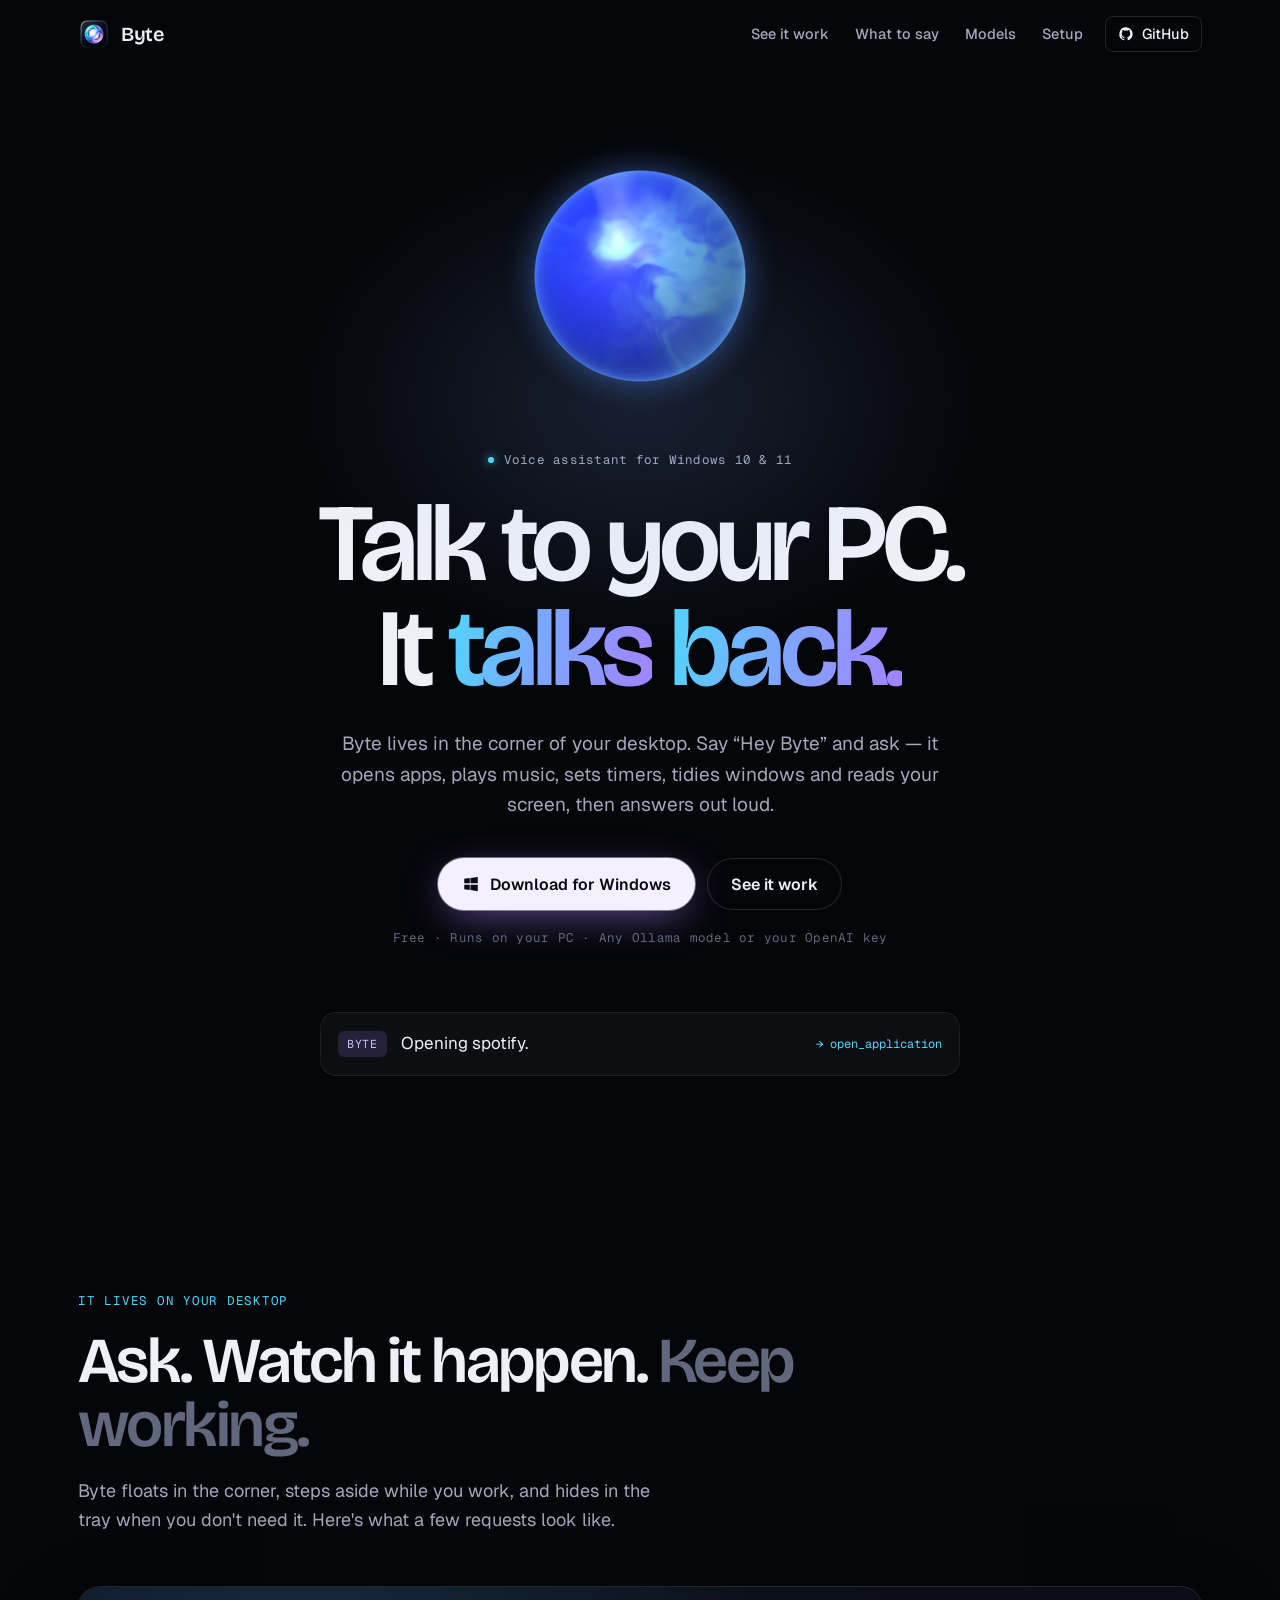
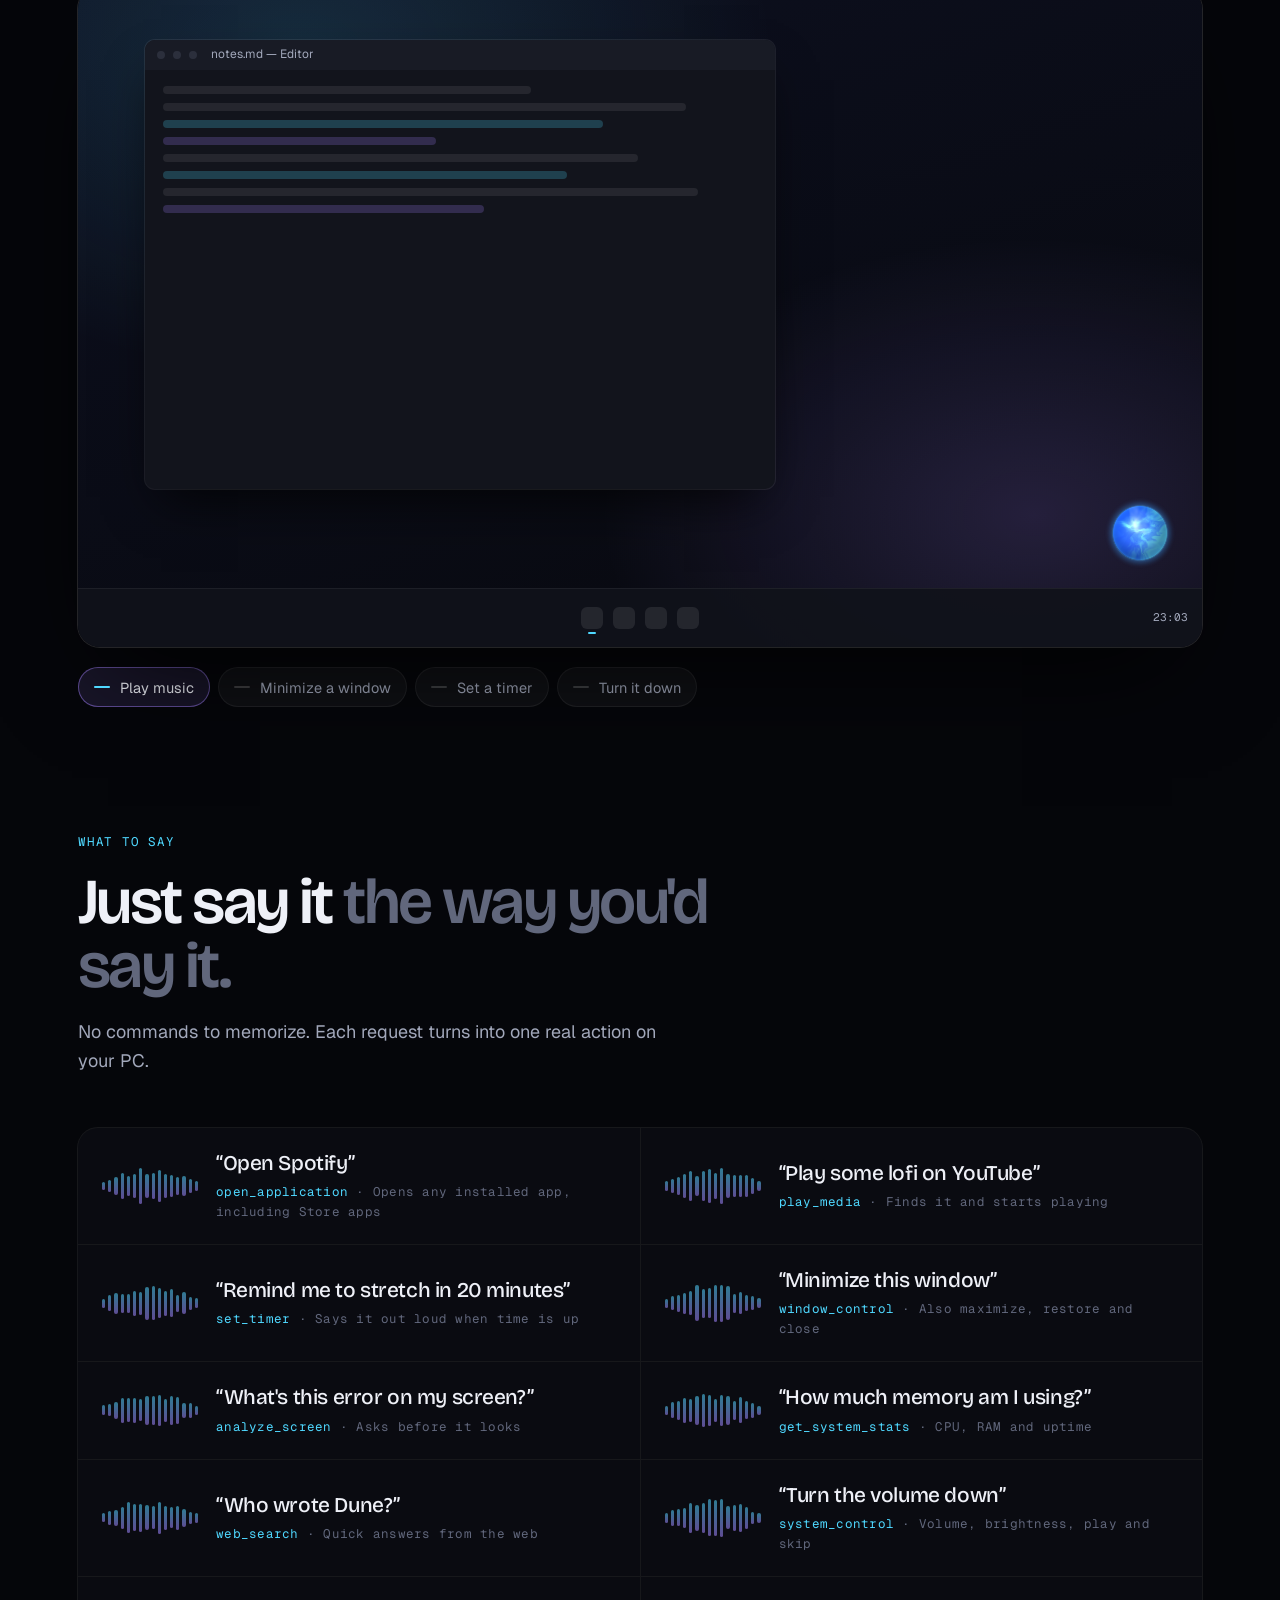
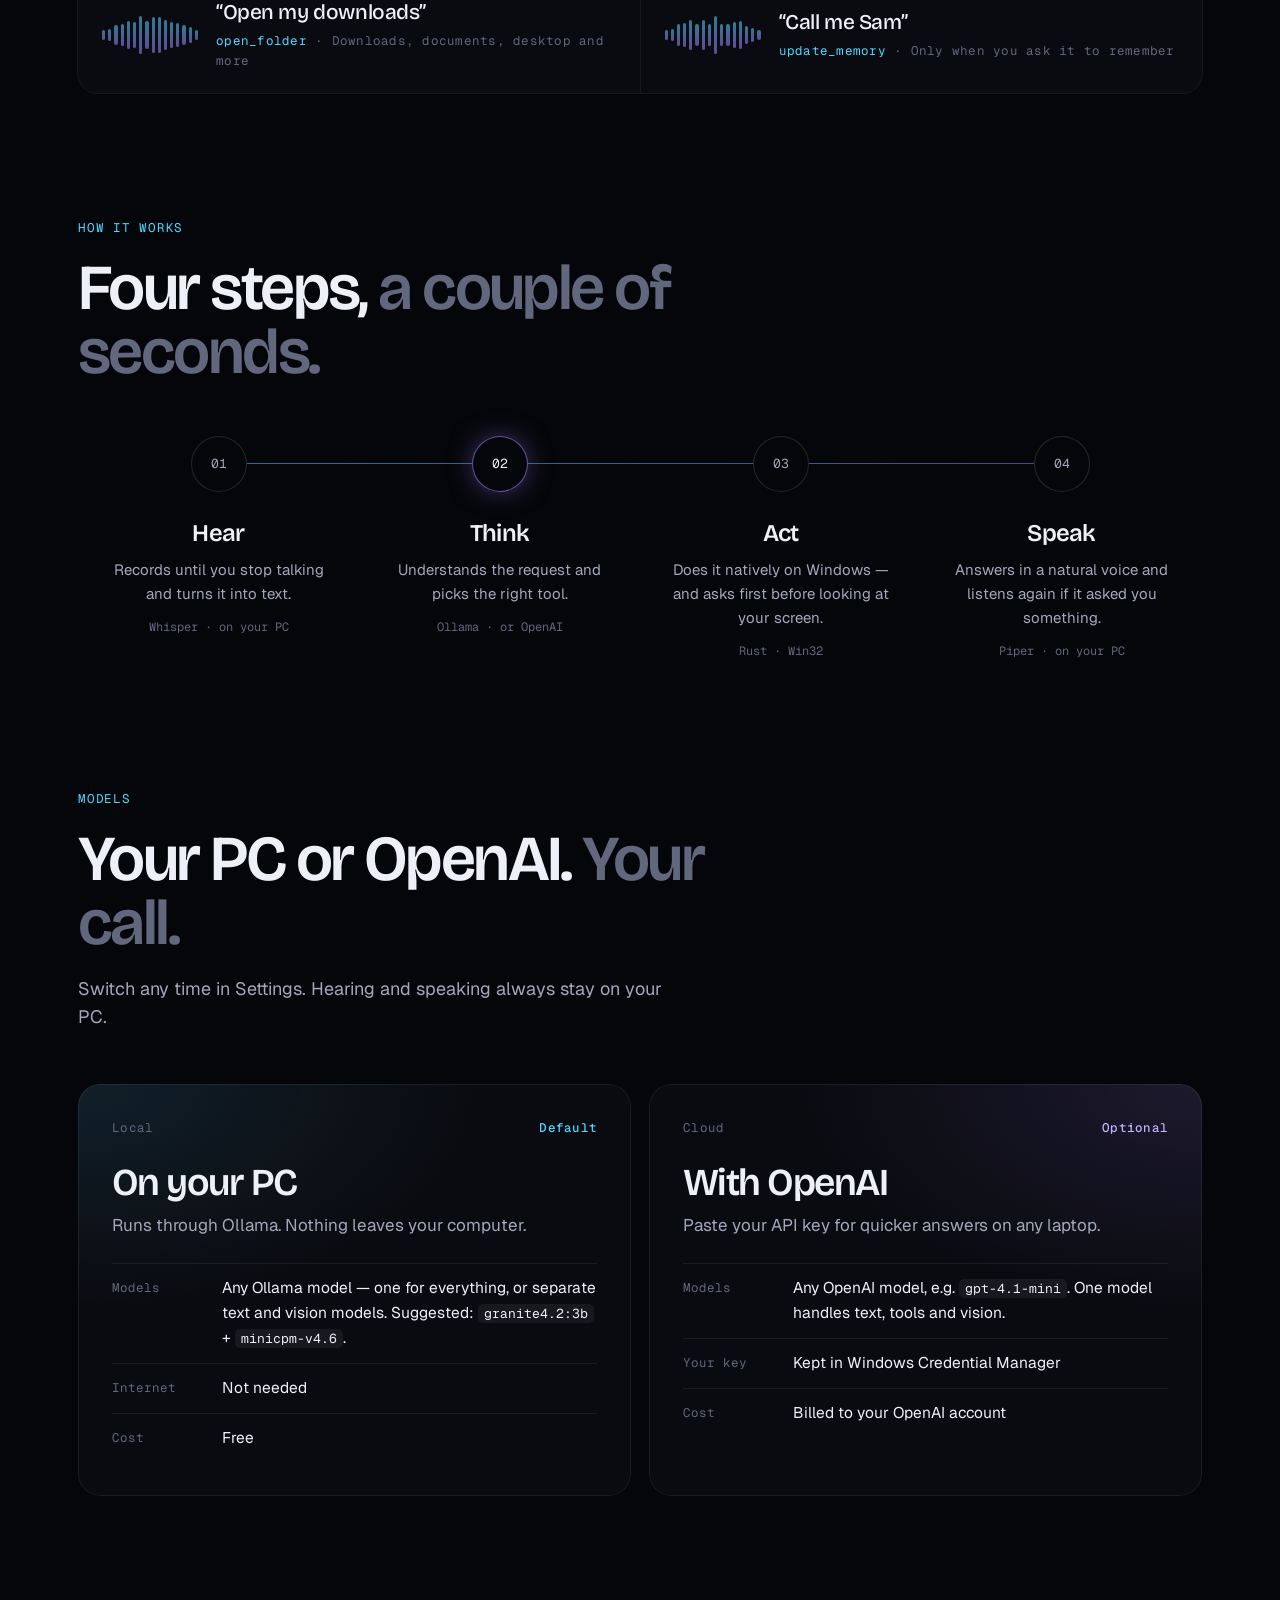
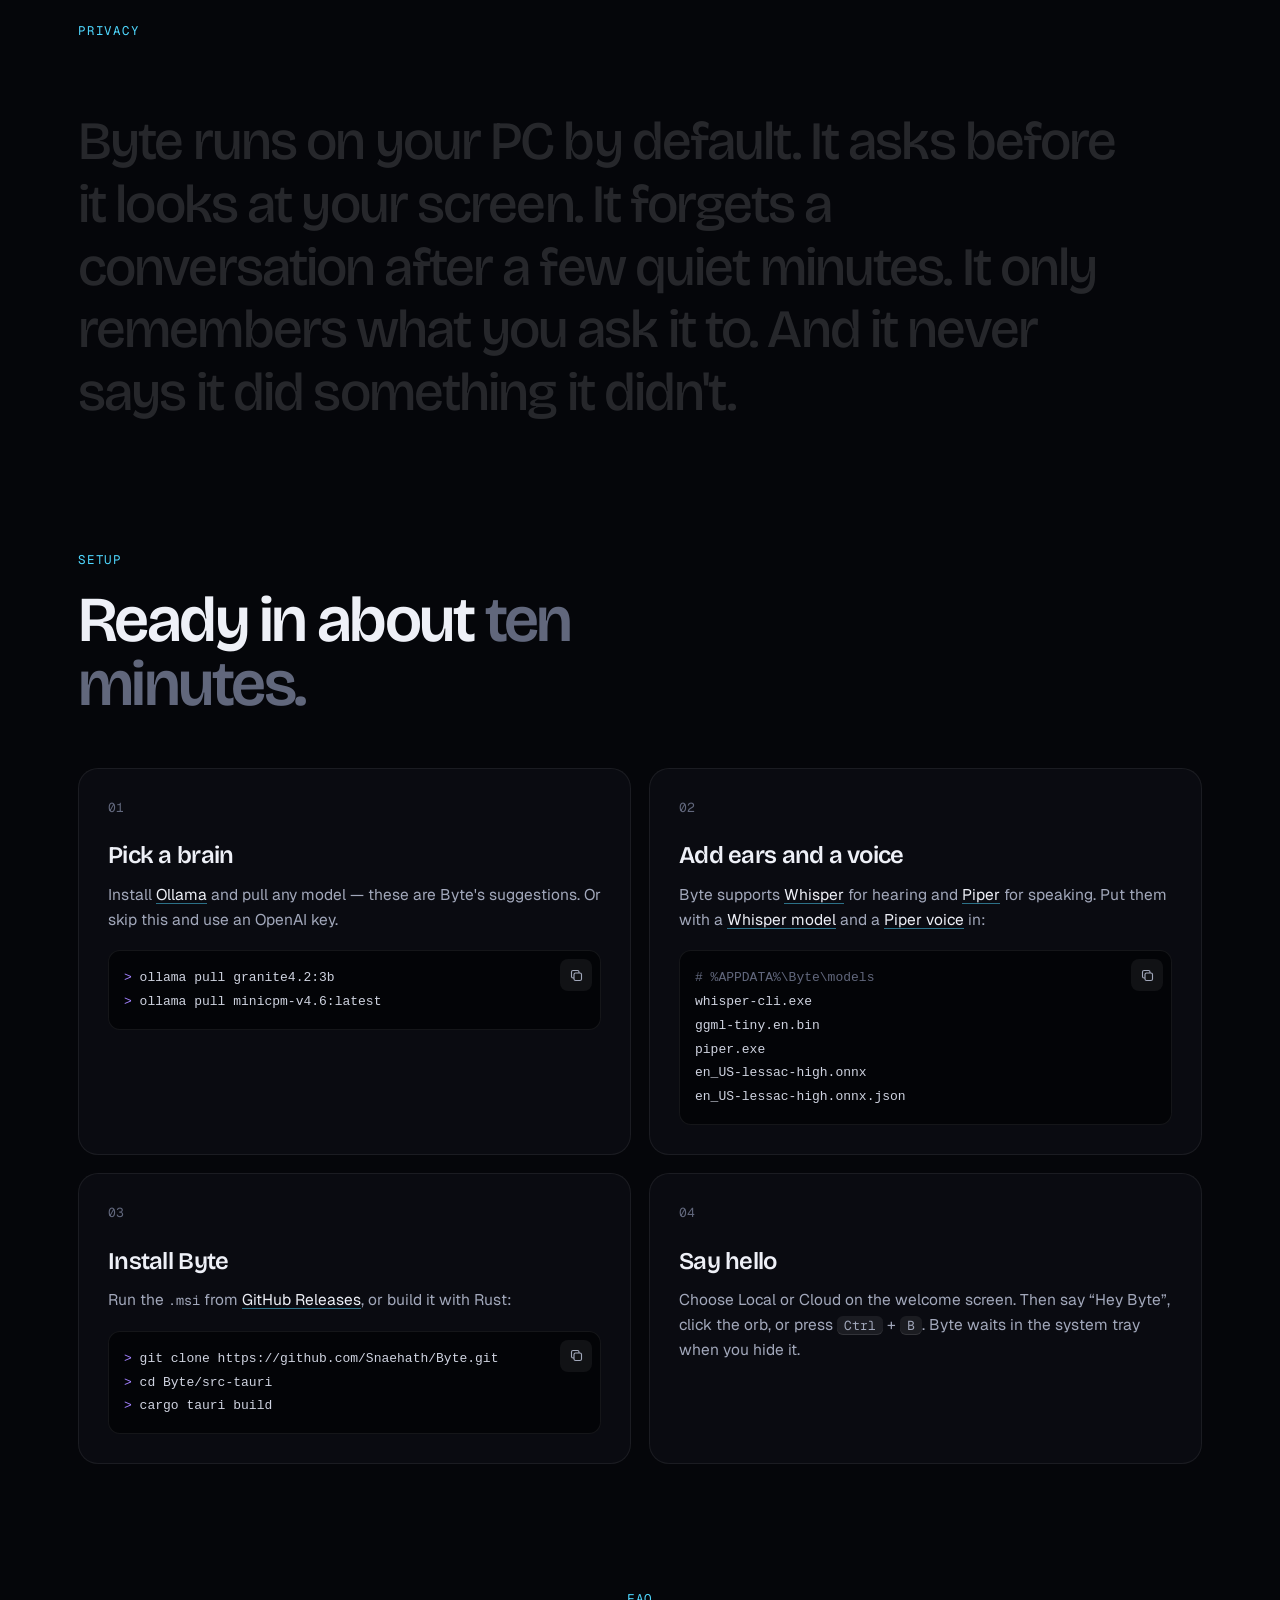
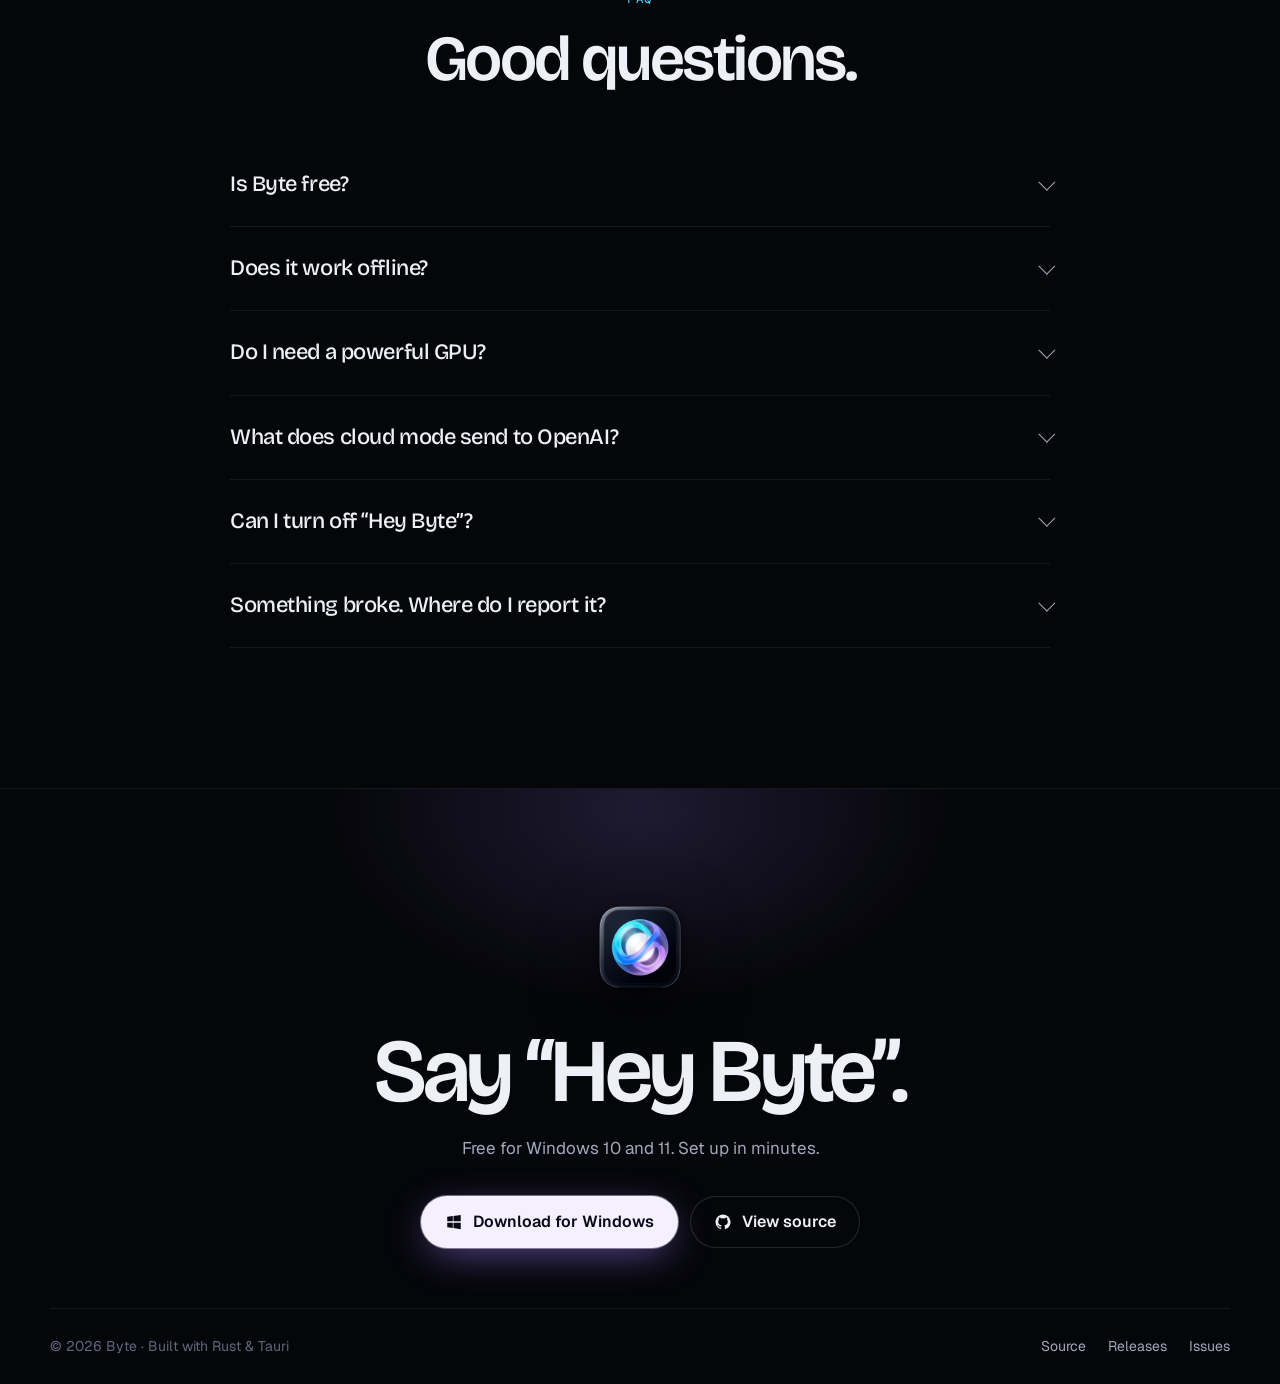
==== commit 1a721723: "feat: enhance canvas glow effect with soft circle clipping" ====
--- a/docs/index.html
+++ b/docs/index.html
@@ -116,7 +116,12 @@
     }
     /* The orb: same shader as the app. The canvas includes room for its glow. */
     .orb { position: relative; flex: none; }
-    .orb canvas { position: absolute; inset: 0; width: 100%; height: 100%; }
+    .orb canvas {
+      position: absolute; inset: 0; width: 100%; height: 100%;
+      /* Clip to a soft circle so the glow can never show the canvas's square edge. */
+      -webkit-mask-image: radial-gradient(closest-side, #000 72%, transparent 100%);
+      mask-image: radial-gradient(closest-side, #000 72%, transparent 100%);
+    }
     .orb-fallback {
       display: none; position: absolute; inset: 15%; border-radius: 50%;
       background: radial-gradient(circle at 35% 30%, #f4f0ff, #4fd8ff 34%, #6d5cff 80%);
@@ -449,7 +454,7 @@
               <div class="bar"><span></span></div>
               <div class="meta">Now playing</div>
             </div>
-            <div class="toast" id="w-toast"><span class="app-icon" aria-hidden="true"></span><div><strong>Byte</strong><span>Timer set · 20 minutes · stretch</span></div></div>
+            <div class="toast" id="w-toast"><span class="app-icon" aria-hidden="true"></span><div><strong>Byte reminder</strong><span>stretch · 20 minutes later</span></div></div>
             <div class="vol" id="w-vol"><svg aria-hidden="true"><use href="#i-vol"/></svg><div class="track"><span></span></div>52</div>
             <div class="presence">
               <div class="orb orb-mini" id="mini-orb" aria-hidden="true"><canvas></canvas><span class="orb-fallback"></span></div>
@@ -824,7 +829,8 @@
       var SCENES = [
         { label: 'Play music', say: 'Play some lofi on YouTube', reply: 'Playing lofi hip hop on YouTube.', act: function () { wBrowser.classList.add('show'); tbBrowser.classList.add('open'); } },
         { label: 'Minimize a window', say: 'Minimize this window', reply: 'Minimized notes.md — Editor.', act: function () { wEditor.classList.add('min'); tbEditor.classList.remove('open'); } },
-        { label: 'Set a timer', say: 'Remind me to stretch in 20 minutes', reply: 'Timer set for 20 minutes.', act: function () { wToast.classList.add('show'); desk.classList.add('has-panel'); } },
+        // The reminder notification appears when the timer is due, not when it's set.
+        { label: 'Set a timer', say: 'Remind me to stretch in 20 minutes', reply: 'Timer set for 20 minutes.', act: function (after) { after(function () { bubble.classList.remove('show'); wToast.classList.add('show'); desk.classList.add('has-panel'); }, 1700); } },
         { label: 'Turn it down', say: 'Turn the volume down', reply: 'Volume down.', act: function () { wVol.classList.add('show'); desk.classList.add('has-panel'); } }
       ];
       var scenesEl = $('scenes'), timers = [], current = -1, auto = !reduce, sceneMs = 6200;
@@ -852,7 +858,7 @@
         miniOrb.set('listening');
         later(function () { bWho.textContent = 'You'; bText.textContent = s.say; bubble.classList.add('show'); }, 250);
         later(function () { bubble.classList.remove('show'); miniOrb.set('thinking'); }, 2100);
-        later(function () { s.act(); bWho.textContent = 'Byte'; bText.textContent = s.reply; bubble.classList.add('show'); miniOrb.set('speaking'); }, 2600);
+        later(function () { s.act(later); bWho.textContent = 'Byte'; bText.textContent = s.reply; bubble.classList.add('show'); miniOrb.set('speaking'); }, 2600);
         later(function () { miniOrb.set('idle'); }, 4400);
         if (auto) later(function () { play((current + 1) % SCENES.length); }, sceneMs);
       }
